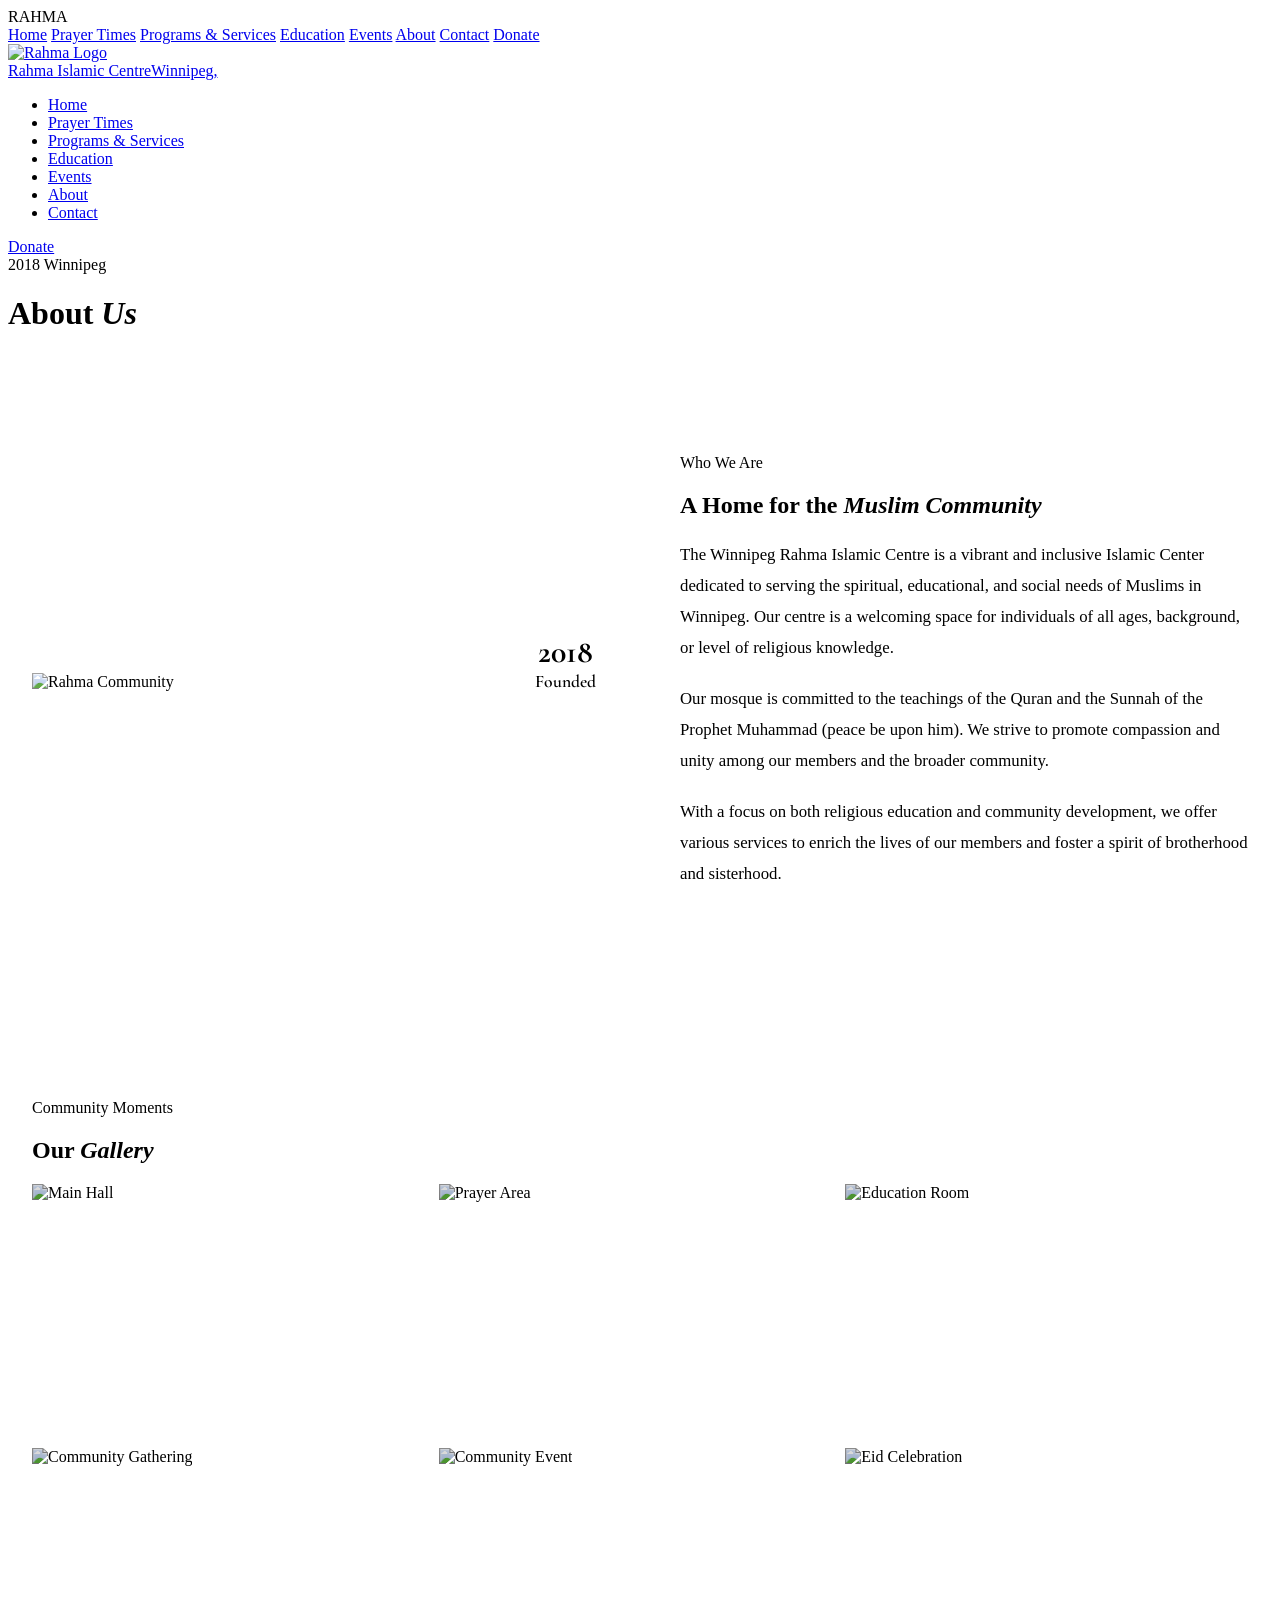
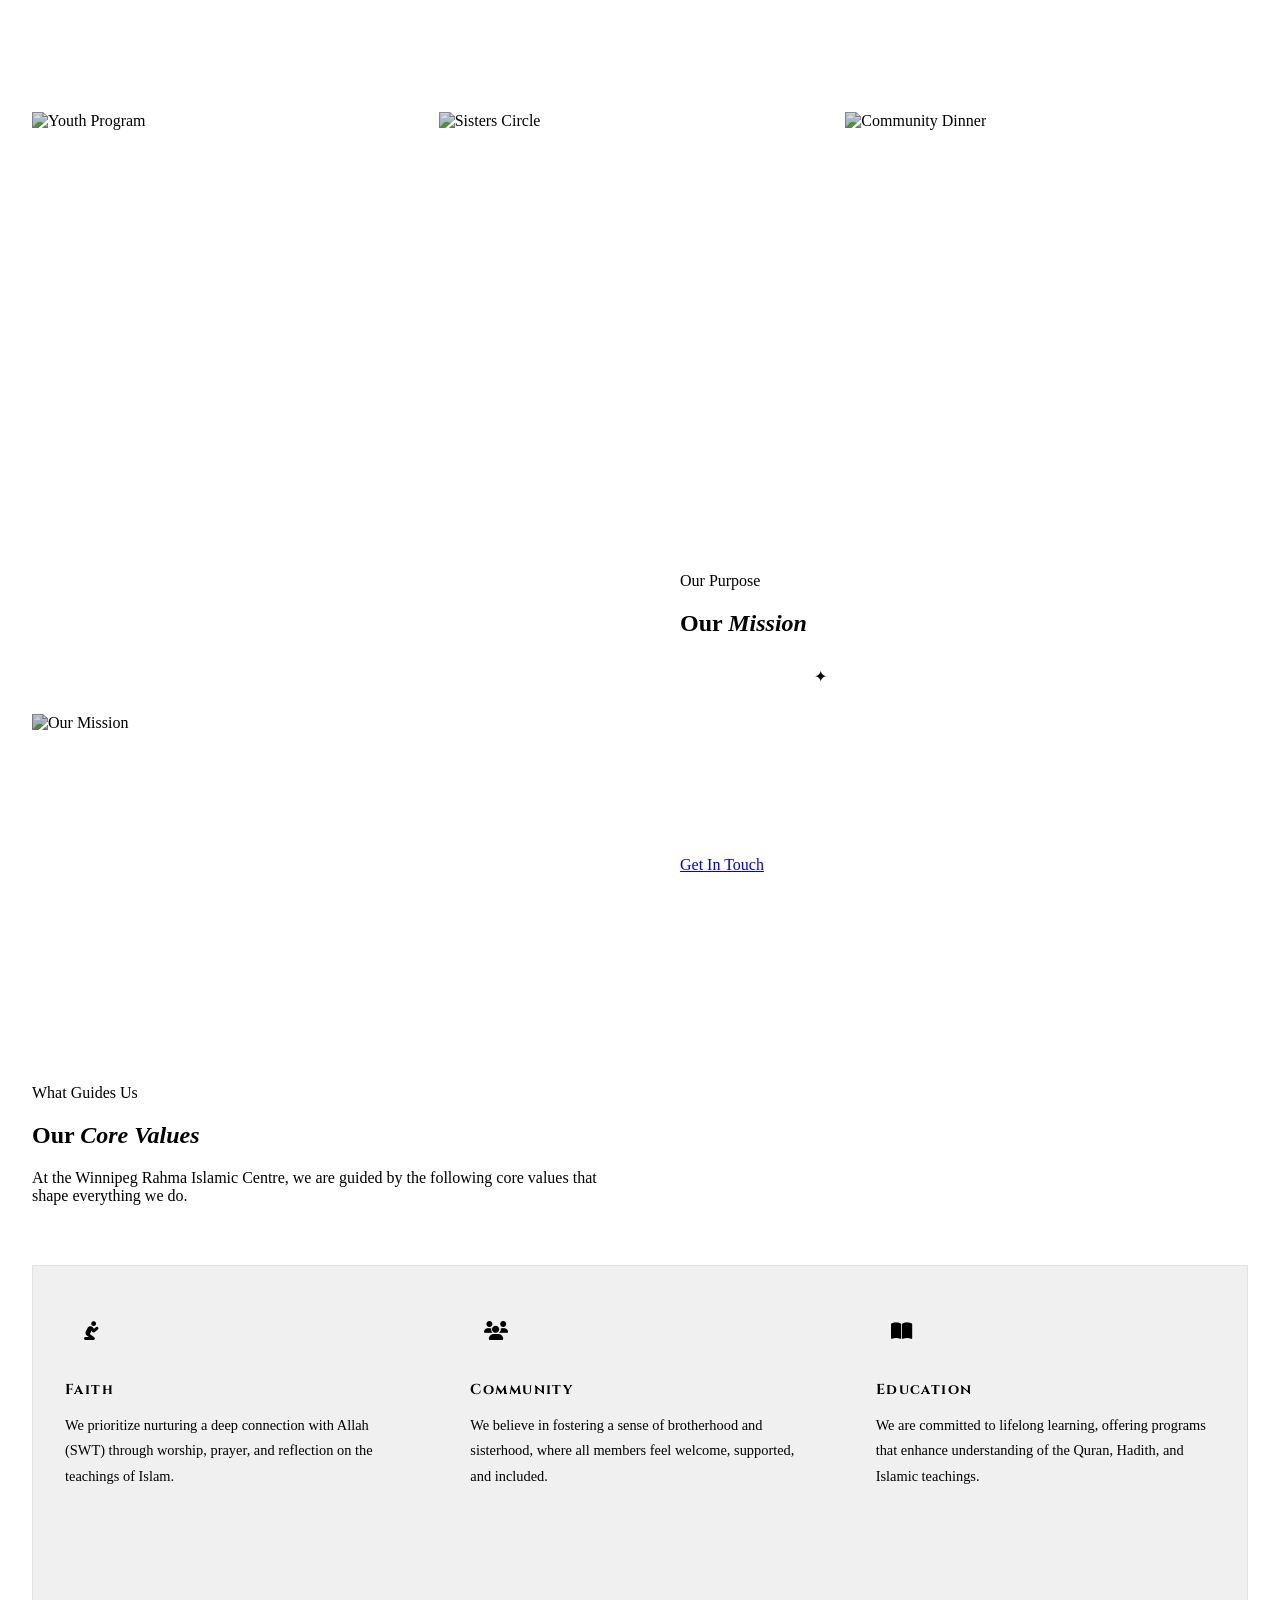
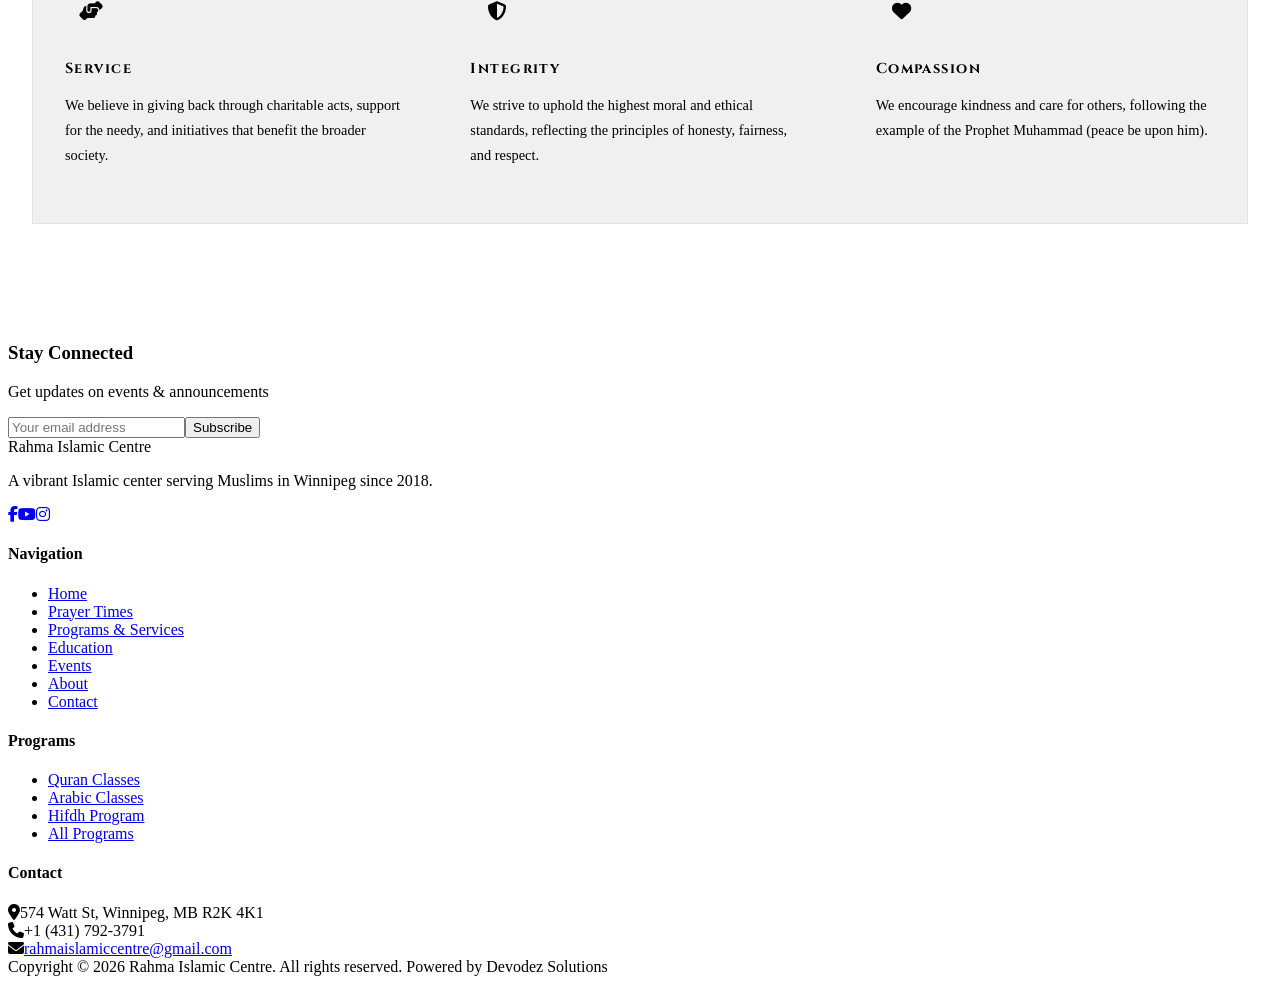
==== about.html @ 76a4f0e9 "xsd" ====
<!DOCTYPE html>
<html lang="en">
<head>
    <meta charset="UTF-8">
    <meta name="viewport" content="width=device-width, initial-scale=1.0">
    <title>About Us — Rahma Islamic Centre</title>
    <link rel="icon" type="image/png" href="logo.png">
    <link rel="preconnect" href="https://fonts.googleapis.com">
    <link rel="preconnect" href="https://fonts.gstatic.com" crossorigin>
    <link href="https://fonts.googleapis.com/css2?family=Cormorant+Garamond:ital,wght@0,300;0,400;0,600;1,300;1,400&family=Cinzel:wght@400;600;700&family=DM+Sans:wght@300;400;500&display=swap" rel="stylesheet">
    <link rel="stylesheet" href="https://cdnjs.cloudflare.com/ajax/libs/font-awesome/6.4.0/css/all.min.css">
    <link rel="stylesheet" href="style.css">
    <style>
        /* ABOUT PAGE */
        .about-intro { background: var(--cream); padding: 100px 24px; }
        .about-intro-grid { display: grid; grid-template-columns: 1fr 1fr; gap: 80px; align-items: center; }
        .about-img-wrap { position: relative; }
        .about-img-wrap img { width: 100%; display: block; filter: grayscale(15%); position: relative; z-index: 1; }
        .about-img-wrap::before { content: ''; position: absolute; top: -20px; left: -20px; right: 20px; bottom: 20px; border: 1px solid var(--gold); opacity: 0.4; z-index: 0; pointer-events: none; }
        .about-year { position: absolute; bottom: -20px; right: -20px; z-index: 2; background: var(--gold); color: var(--navy); padding: 18px 24px; font-family: 'Cormorant Garamond', serif; font-size: 1.1rem; font-weight: 600; text-align: center; line-height: 1.2; }
        .about-year strong { display: block; font-size: 2rem; }
        .about-intro-text p { font-size: 1.05rem; line-height: 1.85; color: var(--muted); margin-bottom: 20px; }

        /* Gallery */
        .gallery-about { background: var(--white); padding: 90px 24px; }
        .gallery-about-grid { display: grid; grid-template-columns: repeat(3, 1fr); gap: 4px; }
        .gallery-about-item { overflow: hidden; position: relative; height: 260px; cursor: pointer; }
        .gallery-about-item img { width: 100%; height: 100%; object-fit: cover; transition: transform 0.6s ease, filter 0.4s ease; filter: brightness(0.85); }
        .gallery-about-item:hover img { transform: scale(1.08); filter: brightness(1); }
        .gallery-about-item-overlay { position: absolute; inset: 0; background: linear-gradient(transparent, rgba(11,31,58,0.6)); opacity: 0; transition: opacity 0.4s; }
        .gallery-about-item:hover .gallery-about-item-overlay { opacity: 1; }

        /* Mission */
        .mission-section { background: linear-gradient(135deg, var(--navy) 0%, var(--navy-mid) 100%); padding: 110px 24px; position: relative; overflow: hidden; }
        .mission-pattern { position: absolute; inset:0; border: 1px solid rgba(201,168,76,0.15);   opacity: 0.05; pointer-events: none; animation: patternSpin 80s linear infinite; }
        .mission-inner { position: relative; z-index: 1; display: grid; grid-template-columns: 1fr 1fr; gap: 80px; align-items: center; }
        .mission-img img { width: 100%; display: block; filter: grayscale(20%) brightness(0.8); }
        .mission-text .section-title { color: var(--white); }
        .mission-text p { font-family: 'Cormorant Garamond', serif; font-size: 1.25rem; font-style: italic; color: rgba(255,255,255,0.75); line-height: 1.8; margin-bottom: 32px; }
        .mission-divider { display: flex; align-items: center; gap: 16px; margin: 30px 0; max-width: 280px; }
        .mission-divider::before, .mission-divider::after { content: ''; flex: 1; height: 1px; background: var(--border); }
        .mission-gem { color: var(--gold); }

        /* Values */
        .values-section { background: var(--cream); padding: 100px 24px; }
        .values-grid { display: grid; grid-template-columns: repeat(3, 1fr); gap: 2px; background: rgba(0,0,0,0.06); border: 1px solid rgba(0,0,0,0.06); margin-top: 60px; }
        .value-item { background: var(--white); padding: 40px 32px; transition: all 0.3s; position: relative; overflow: hidden; }
        .value-item::after { content: ''; position: absolute; bottom: 0; left: 0; width: 0; height: 2px; background: var(--gold); transition: width 0.4s ease; }
        .value-item:hover::after { width: 100%; }
        .value-item:hover { transform: translateY(-4px); box-shadow: 0 12px 40px rgba(0,0,0,0.08); }
        .value-icon { width: 52px; height: 52px; background: var(--navy); display: flex; align-items: center; justify-content: center; margin-bottom: 22px; }
        .value-icon i { color: var(--gold); font-size: 1.2rem; }
        .value-item h3 { font-family: 'Cinzel', serif; font-size: 0.9rem; letter-spacing: 0.1em; color: var(--navy); margin-bottom: 14px; }
        .value-item p { font-size: 0.9rem; color: var(--muted); line-height: 1.75; }

        @media (max-width: 900px) { .about-intro-grid, .mission-inner { grid-template-columns: 1fr; gap: 50px; } .about-img-wrap { max-width: 500px; } .values-grid { grid-template-columns: 1fr 1fr; } .gallery-about-grid { grid-template-columns: 1fr 1fr; } }
        @media (max-width: 600px) { .values-grid, .gallery-about-grid { grid-template-columns: 1fr; } }
    </style>

    <!-- DROPDOWN NAV CSS -->
    <style>
    /* ── nav-links: chaque li devient relatif pour ancrer le dropdown ── */
    .nav-links li { position: relative; }

    /* ── Le dropdown ── */
    .nav-drop {
        display: block;
        visibility: hidden;
        opacity: 0;
        pointer-events: none;
        position: absolute;
        top: calc(100% + 14px);
        left: 50%;
        transform: translateX(-50%) translateY(-6px);
        min-width: 210px;
        background: rgba(11,31,58,0.97);
        backdrop-filter: blur(20px);
        border: 1px solid rgba(201,168,76,0.25);
        border-top: 2px solid var(--gold);
        z-index: 2000;
        transition: opacity 0.22s ease, transform 0.22s ease, visibility 0.22s;
        padding: 8px 0;
    }

    /* Petit pont invisible pour éviter le gap hover */
    .nav-links li::before {
        content: '';
        position: absolute;
        top: 100%;
        left: 0;
        width: 100%;
        height: 14px;
    }


    /* Afficher au hover */
    .nav-links li:hover > .nav-drop {
        visibility: visible;
        opacity: 1;
        pointer-events: auto;
        transform: translateX(-50%) translateY(0);
    }

    /* Items dans le dropdown */
    .nav-drop a {
        display: flex !important;
        align-items: center;
        gap: 10px;
        padding: 10px 20px;
        font-family: 'DM Sans', sans-serif !important;
        font-size: 0.76rem !important;
        font-weight: 400 !important;
        color: rgba(255,255,255,0.72) !important;
        text-transform: uppercase !important;
        letter-spacing: 0.06em !important;
        white-space: nowrap;
        text-decoration: none;
        transition: all 0.2s !important;
        border-bottom: 1px solid rgba(201,168,76,0.07);
    }
    .nav-drop a:last-child { border-bottom: none; }
    .nav-drop a::after { display: none !important; }  /* Supprimer la ligne soulignée du nav global */
    .nav-drop a i {
        width: 16px;
        color: var(--gold);
        font-size: 0.72rem;
        opacity: 0.85;
        flex-shrink: 0;
    }
    .nav-drop a:hover {
        background: rgba(201,168,76,0.09) !important;
        color: var(--gold-light) !important;
        padding-left: 26px !important;
    }
    .nav-drop a:hover i { opacity: 1; }
    </style>
    <!-- /DROPDOWN NAV CSS -->
</head>
<body>
    <div id="loader"><div class="loader-text">RAHMA</div><div class="loader-bar"><div class="loader-fill"></div></div></div>
        <div class="mobile-menu" id="mobileMenu">
        <a href="index.html" onclick="closeMobile()">Home</a>
        <a href="prayer-times.html" onclick="closeMobile()">Prayer Times</a>
        <a href="programs.html" onclick="closeMobile()">Programs & Services</a>
        <a href="education.html" onclick="closeMobile()">Education</a>
        <a href="events.html" onclick="closeMobile()">Events</a>
        <a href="about.html" class="active" onclick="closeMobile()">About</a>
        <a href="contact.html" onclick="closeMobile()">Contact</a>
        <a href="donate.html" class="mobile-donate" onclick="closeMobile()">Donate</a>
    </div>
    <nav class="navbar" id="navbar">
        <div class="navbar-inner">
            <a href="index.html" class="logo-wrap"><img src="logo.png" alt="Rahma Logo" class="logo-img"><div class="logo-text">Rahma Islamic Centre<span>Winnipeg, </span></div></a>
                        <ul class="nav-links">
                <li><a href="index.html">Home</a></li>
                <li><a href="prayer-times.html">Prayer Times</a><div class="nav-drop"><a href="prayer-times.html#prayer"><i class="fas fa-clock"></i>Today's Prayer Times</a><a href="prayer-times.html#schedule"><i class="fas fa-calendar-alt"></i>Monthly Schedule</a><a href="prayer-times.html#jumuah"><i class="fas fa-mosque"></i>Jumu'ah Info</a></div></li>
                <li><a href="programs.html">Programs & Services</a><div class="nav-drop"><a href="programs.html"><i class="fas fa-th-large"></i>All Programs</a><a href="activities.html"><i class="fas fa-running"></i>Activities & Classes</a><a href="programs.html#foodbank"><i class="fas fa-hand-holding-heart"></i>Food Bank</a><a href="programs.html#counseling"><i class="fas fa-comments"></i>Spiritual Counseling</a></div></li>
                <li><a href="education.html">Education</a><div class="nav-drop"><a href="education.html"><i class="fas fa-book-open"></i>All Classes</a><a href="education.html#adult-quran"><i class="fas fa-quran"></i>Adult Quran Class</a><a href="education.html#kids-quran"><i class="fas fa-child"></i>Kids Quran Class</a><a href="education.html#hifdh"><i class="fas fa-star"></i>Hifdh Program</a><a href="education.html#arabic"><i class="fas fa-language"></i>Arabic Class</a></div></li>
                <li><a href="events.html">Events</a><div class="nav-drop"><a href="events.html"><i class="fas fa-calendar-star"></i>Upcoming Events</a><a href="events.html#ramadan"><i class="fas fa-moon"></i>Ramadan Programs</a><a href="events.html#eid"><i class="fas fa-gift"></i>Eid Celebrations</a><a href="newsletter.html"><i class="fas fa-envelope"></i>Newsletter</a></div></li>
                <li><a href="about.html" class="active">About</a><div class="nav-drop"><a href="about.html#intro"><i class="fas fa-users"></i>Who We Are</a><a href="about.html#mission"><i class="fas fa-bullseye"></i>Our Mission</a><a href="about.html#values"><i class="fas fa-heart"></i>Core Values</a><a href="about.html#gallery"><i class="fas fa-images"></i>Gallery</a></div></li>
                <li><a href="contact.html">Contact</a><div class="nav-drop"><a href="contact.html#form"><i class="fas fa-paper-plane"></i>Send a Message</a><a href="contact.html#location"><i class="fas fa-map-marker-alt"></i>Location & Hours</a><a href="donate.html"><i class="fas fa-hand-holding-usd"></i>Donate</a></div></li>
            </ul>
            <a href="donate.html" class="nav-donate">Donate</a>
            <div class="hamburger" id="hamburger" onclick="toggleMobile()"><span></span><span></span><span></span></div>
        </div>
    </nav>

    <div class="page-header">
        <div class="page-header-pattern"></div><div class="page-header-overlay"></div>
        <div class="page-header-content"><span class="page-header-eyebrow"> 2018  Winnipeg</span><h1>About <em>Us</em></h1></div>
    </div>

    <section class="about-intro">
        <div class="container">
            <div class="about-intro-grid">
                <div class="about-img-wrap reveal">
                    <img src="mosque.jpg" alt="Rahma Community">
                    <div class="about-year"><strong>2018</strong>Founded</div>
                </div>
                <div class="about-intro-text">
                    <span class="section-label reveal">Who We Are</span>
                    <h2 class="section-title reveal">A Home for the <em>Muslim Community</em></h2>
                    <div class="divider reveal"></div>
                    <p class="reveal">The Winnipeg Rahma Islamic Centre is a vibrant and inclusive Islamic Center dedicated to serving the spiritual, educational, and social needs of Muslims in Winnipeg. Our centre is a welcoming space for individuals of all ages, background, or level of religious knowledge.</p>
                    <p class="reveal reveal-delay-1">Our mosque is committed to the teachings of the Quran and the Sunnah of the Prophet Muhammad (peace be upon him). We strive to promote compassion and unity among our members and the broader community.</p>
                    <p class="reveal reveal-delay-2">With a focus on both religious education and community development, we offer various services to enrich the lives of our members and foster a spirit of brotherhood and sisterhood.</p>
                </div>
            </div>
        </div>
    </section>

    <section class="gallery-about">
        <div class="container">
            <span class="section-label reveal">Community Moments</span>
            <h2 class="section-title reveal">Our <em>Gallery</em></h2>
            <div class="divider reveal"></div>
            <div class="gallery-about-grid reveal">
                <div class="gallery-about-item"><img src="mosque.jpg" alt="Main Hall"><div class="gallery-about-item-overlay"></div></div>
                <div class="gallery-about-item"><img src="mosque1.jpg" alt="Prayer Area"><div class="gallery-about-item-overlay"></div></div>
                <div class="gallery-about-item"><img src="mosque2.jpg" alt="Education Room"><div class="gallery-about-item-overlay"></div></div>
                <div class="gallery-about-item"><img src="mosque3.jpg" alt="Community Gathering"><div class="gallery-about-item-overlay"></div></div>
                <div class="gallery-about-item"><img src="mosque4.jpg" alt="Community Event"><div class="gallery-about-item-overlay"></div></div>
                <div class="gallery-about-item"><img src="mosque5.jpg" alt="Eid Celebration"><div class="gallery-about-item-overlay"></div></div>
                <div class="gallery-about-item"><img src="mosque6.jpg" alt="Youth Program"><div class="gallery-about-item-overlay"></div></div>
                <div class="gallery-about-item"><img src="mosque7.jpg" alt="Sisters Circle"><div class="gallery-about-item-overlay"></div></div>
                <div class="gallery-about-item"><img src="mosque8.jpg" alt="Community Dinner"><div class="gallery-about-item-overlay"></div></div>
            </div>
        </div>
    </section>

    <section class="mission-section">
        <div class="mission-pattern"></div>
        <div class="container">
            <div class="mission-inner">
                <div class="mission-img reveal"><img src="our-mission.png" alt="Our Mission"></div>
                <div class="mission-text">
                    <span class="section-label reveal">Our Purpose</span>
                    <h2 class="section-title reveal">Our <em>Mission</em></h2>
                    <div class="mission-divider reveal"><span class="mission-gem">✦</span></div>
                    <p class="reveal">"Our mission is to create an environment of spiritual growth, education, and social welfare that nurtures individuals and strengthens the community — inspiring all to live guided by Islamic principles."</p>
                    <a href="contact.html" class="btn-primary reveal reveal-delay-2" style="margin-top:8px;">Get In Touch</a>
                </div>
            </div>
        </div>
    </section>

    <section class="values-section">
        <div class="container">
            <span class="section-label reveal">What Guides Us</span>
            <h2 class="section-title reveal">Our <em>Core Values</em></h2>
            <p class="reveal" style="color:var(--muted);max-width:600px;">At the Winnipeg Rahma Islamic Centre, we are guided by the following core values that shape everything we do.</p>
            <div class="values-grid">
                <div class="value-item reveal"><div class="value-icon"><i class="fas fa-pray"></i></div><h3>Faith</h3><p>We prioritize nurturing a deep connection with Allah (SWT) through worship, prayer, and reflection on the teachings of Islam.</p></div>
                <div class="value-item reveal reveal-delay-1"><div class="value-icon"><i class="fas fa-users"></i></div><h3>Community</h3><p>We believe in fostering a sense of brotherhood and sisterhood, where all members feel welcome, supported, and included.</p></div>
                <div class="value-item reveal reveal-delay-2"><div class="value-icon"><i class="fas fa-book-open"></i></div><h3>Education</h3><p>We are committed to lifelong learning, offering programs that enhance understanding of the Quran, Hadith, and Islamic teachings.</p></div>
                <div class="value-item reveal reveal-delay-1"><div class="value-icon"><i class="fas fa-hands-helping"></i></div><h3>Service</h3><p>We believe in giving back through charitable acts, support for the needy, and initiatives that benefit the broader society.</p></div>
                <div class="value-item reveal reveal-delay-2"><div class="value-icon"><i class="fas fa-shield-alt"></i></div><h3>Integrity</h3><p>We strive to uphold the highest moral and ethical standards, reflecting the principles of honesty, fairness, and respect.</p></div>
                <div class="value-item reveal reveal-delay-3"><div class="value-icon"><i class="fas fa-heart"></i></div><h3>Compassion</h3><p>We encourage kindness and care for others, following the example of the Prophet Muhammad (peace be upon him).</p></div>
            </div>
        </div>
    </section>
    <section class="newsletter-section"><div class="container"><div class="newsletter-inner">
        <div class="newsletter-text"><h3>Stay Connected</h3><p>Get updates on events &amp; announcements</p></div>
        <form class="newsletter-form" onsubmit="subscribeNewsletter(event)"><input type="email" class="newsletter-input" placeholder="Your email address" required><button type="submit" class="newsletter-btn">Subscribe</button></form>
    </div></div></section>
    <footer class="footer"><div class="container">
        <div class="footer-grid">
            <div class="footer-brand"><span class="logo-text-footer">Rahma Islamic Centre</span><p>A vibrant Islamic center serving Muslims in Winnipeg since 2018.</p><div class="footer-social"><a href="#"><i class="fab fa-facebook-f"></i></a><a href="#"><i class="fab fa-youtube"></i></a><a href="#"><i class="fab fa-instagram"></i></a></div></div>
            <div class="footer-col"><h4>Navigation</h4><ul>
                <li><a href="index.html">Home</a></li><li><a href="prayer-times.html">Prayer Times</a></li>
                <li><a href="programs.html">Programs &amp; Services</a></li><li><a href="education.html">Education</a></li>
                <li><a href="events.html">Events</a></li><li><a href="about.html">About</a></li><li><a href="contact.html">Contact</a></li>
            </ul></div>
            <div class="footer-col"><h4>Programs</h4><ul>
                <li><a href="education.html">Quran Classes</a></li><li><a href="education.html">Arabic Classes</a></li>
                <li><a href="education.html">Hifdh Program</a></li><li><a href="programs.html">All Programs</a></li>
            </ul></div>
            <div class="footer-col"><h4>Contact</h4>
                <div class="contact-li"><i class="fas fa-map-marker-alt"></i><span>574 Watt St, Winnipeg, MB R2K 4K1</span></div>
                <div class="contact-li"><i class="fas fa-phone"></i><span>+1 (431) 792-3791</span></div>
                <div class="contact-li"><i class="fas fa-envelope"></i><span><a href="mailto:rahmaislamiccentre@gmail.com">rahmaislamiccentre@gmail.com</a></span></div>
            </div>
        </div>
                <div class="footer-bottom">
                <span>Copyright &copy; 2026 Rahma Islamic Centre. All rights reserved.</span>
                <span>Powered by Devodez Solutions</span>
            </div>
        </div>
    </footer>
    <script src="shared.js"></script>
</body>
</html>
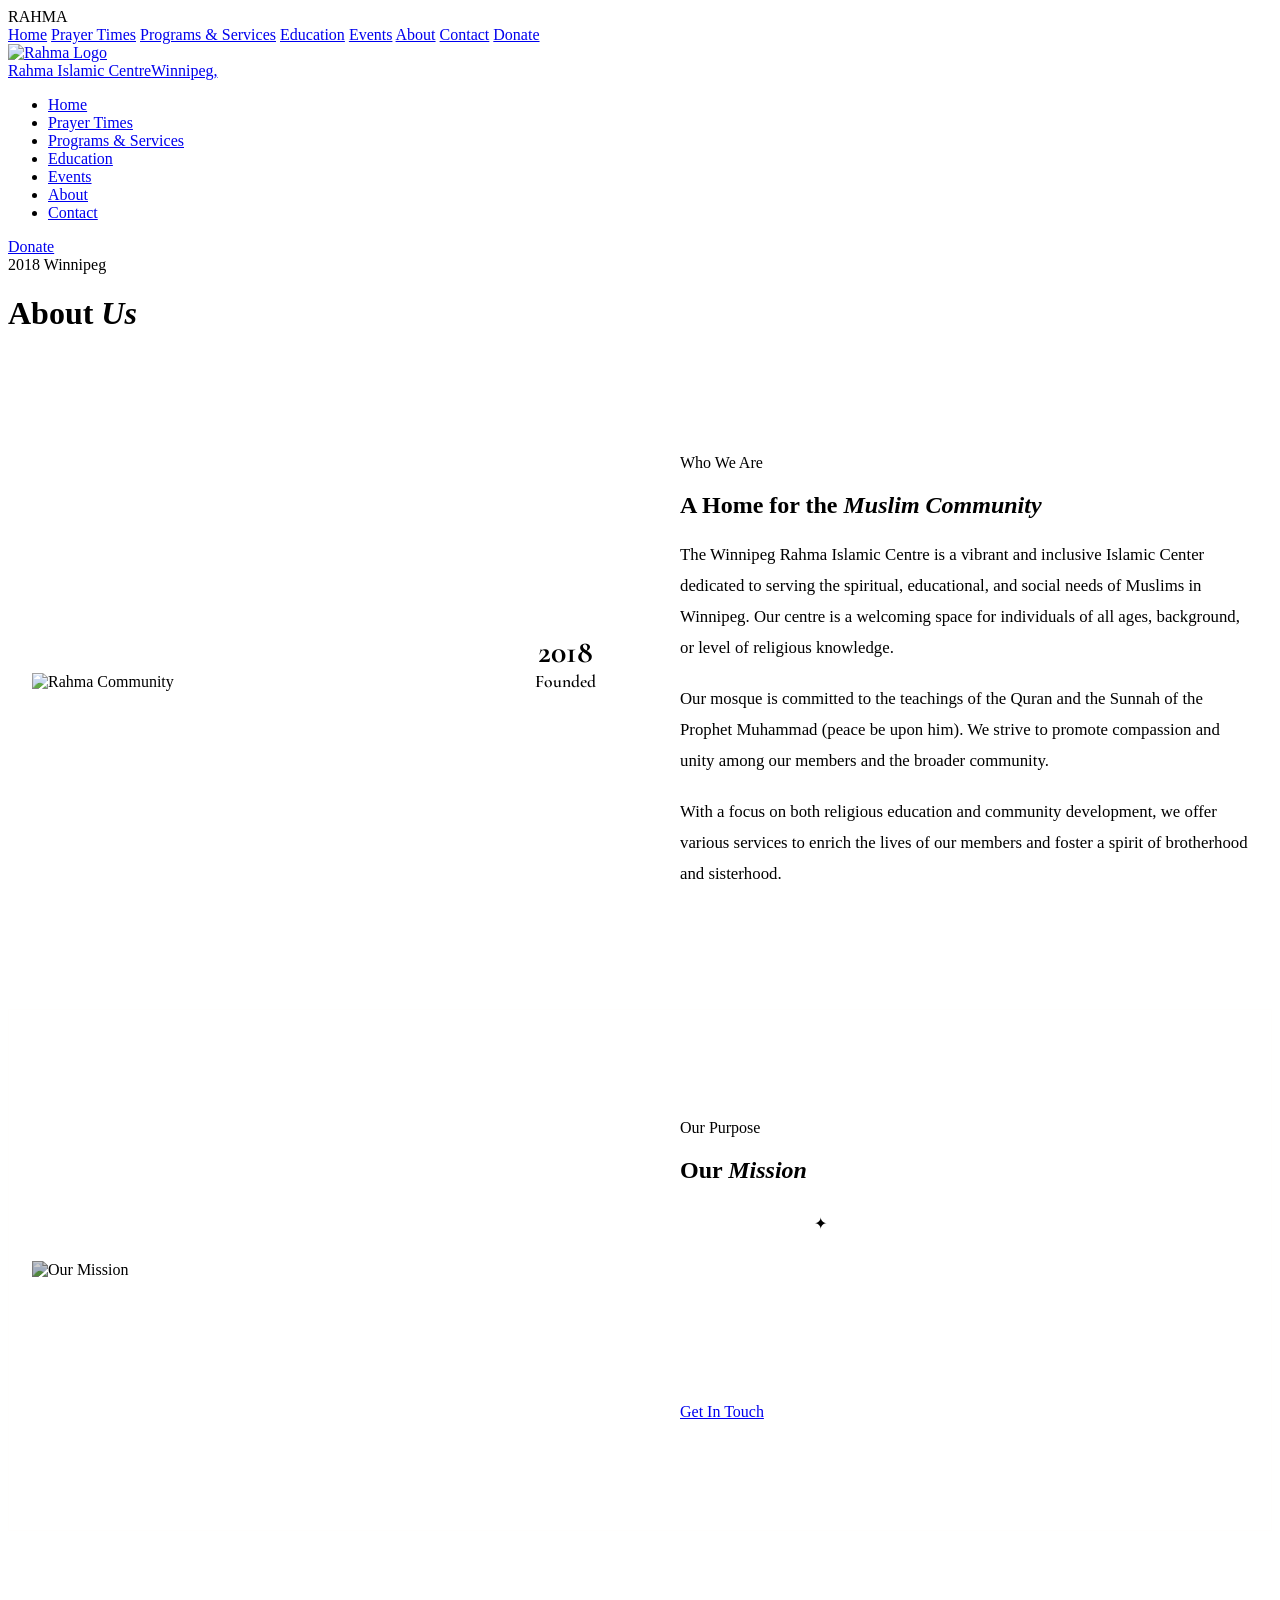
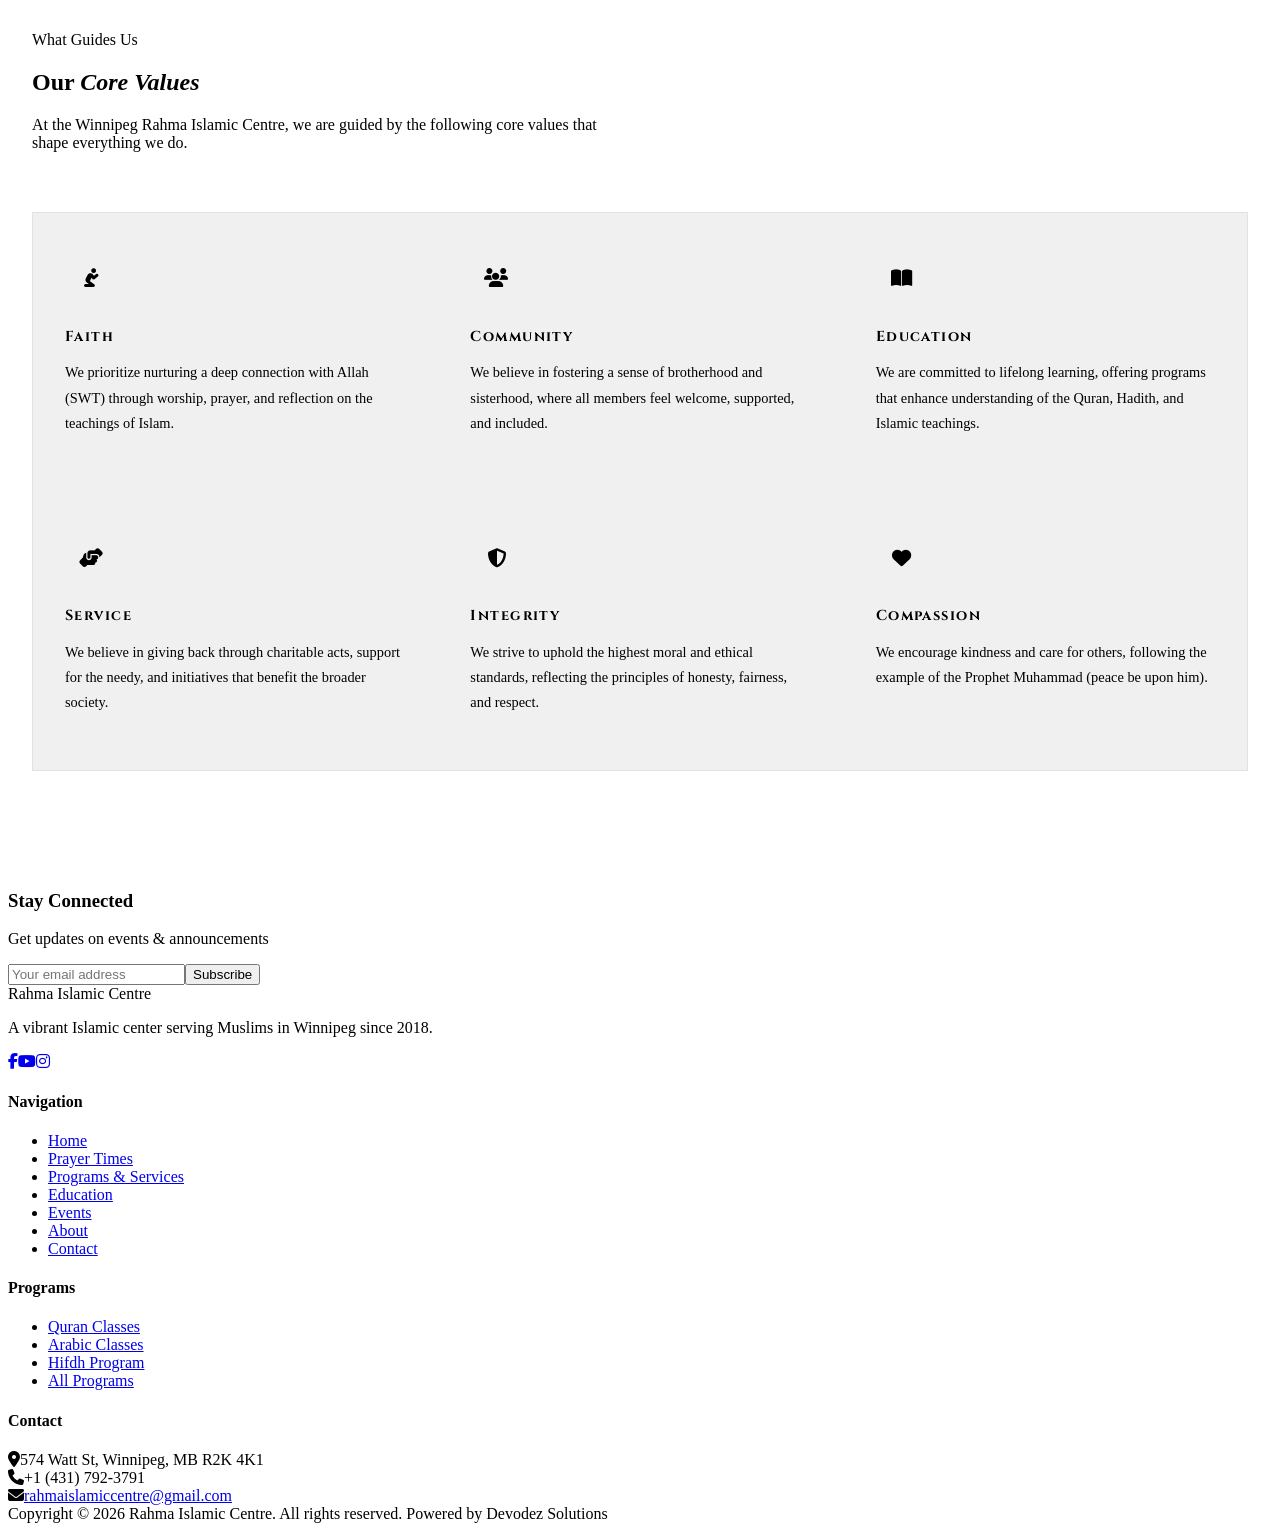
==== commit 9e9f2869: "n" ====
--- a/about.html
+++ b/about.html
@@ -157,7 +157,7 @@
                 <li><a href="programs.html">Programs & Services</a><div class="nav-drop"><a href="programs.html"><i class="fas fa-th-large"></i>All Programs</a><a href="activities.html"><i class="fas fa-running"></i>Activities & Classes</a><a href="programs.html#foodbank"><i class="fas fa-hand-holding-heart"></i>Food Bank</a><a href="programs.html#counseling"><i class="fas fa-comments"></i>Spiritual Counseling</a></div></li>
                 <li><a href="education.html">Education</a><div class="nav-drop"><a href="education.html"><i class="fas fa-book-open"></i>All Classes</a><a href="education.html#adult-quran"><i class="fas fa-quran"></i>Adult Quran Class</a><a href="education.html#kids-quran"><i class="fas fa-child"></i>Kids Quran Class</a><a href="education.html#hifdh"><i class="fas fa-star"></i>Hifdh Program</a><a href="education.html#arabic"><i class="fas fa-language"></i>Arabic Class</a></div></li>
                 <li><a href="events.html">Events</a><div class="nav-drop"><a href="events.html"><i class="fas fa-calendar-star"></i>Upcoming Events</a><a href="events.html#ramadan"><i class="fas fa-moon"></i>Ramadan Programs</a><a href="events.html#eid"><i class="fas fa-gift"></i>Eid Celebrations</a><a href="newsletter.html"><i class="fas fa-envelope"></i>Newsletter</a></div></li>
-                <li><a href="about.html" class="active">About</a><div class="nav-drop"><a href="about.html#intro"><i class="fas fa-users"></i>Who We Are</a><a href="about.html#mission"><i class="fas fa-bullseye"></i>Our Mission</a><a href="about.html#values"><i class="fas fa-heart"></i>Core Values</a><a href="about.html#gallery"><i class="fas fa-images"></i>Gallery</a></div></li>
+                <li><a href="about.html" class="active">About</a><div class="nav-drop"><a href="about.html#intro"><i class="fas fa-users"></i>Who We Are</a><a href="about.html#mission"><i class="fas fa-bullseye"></i>Our Mission</a><a href="about.html#values"><i class="fas fa-heart"></i>Core Values</a></div></li>
                 <li><a href="contact.html">Contact</a><div class="nav-drop"><a href="contact.html#form"><i class="fas fa-paper-plane"></i>Send a Message</a><a href="contact.html#location"><i class="fas fa-map-marker-alt"></i>Location & Hours</a><a href="donate.html"><i class="fas fa-hand-holding-usd"></i>Donate</a></div></li>
             </ul>
             <a href="donate.html" class="nav-donate">Donate</a>
@@ -185,25 +185,6 @@
                     <p class="reveal reveal-delay-1">Our mosque is committed to the teachings of the Quran and the Sunnah of the Prophet Muhammad (peace be upon him). We strive to promote compassion and unity among our members and the broader community.</p>
                     <p class="reveal reveal-delay-2">With a focus on both religious education and community development, we offer various services to enrich the lives of our members and foster a spirit of brotherhood and sisterhood.</p>
                 </div>
-            </div>
-        </div>
-    </section>
-
-    <section class="gallery-about">
-        <div class="container">
-            <span class="section-label reveal">Community Moments</span>
-            <h2 class="section-title reveal">Our <em>Gallery</em></h2>
-            <div class="divider reveal"></div>
-            <div class="gallery-about-grid reveal">
-                <div class="gallery-about-item"><img src="mosque.jpg" alt="Main Hall"><div class="gallery-about-item-overlay"></div></div>
-                <div class="gallery-about-item"><img src="mosque1.jpg" alt="Prayer Area"><div class="gallery-about-item-overlay"></div></div>
-                <div class="gallery-about-item"><img src="mosque2.jpg" alt="Education Room"><div class="gallery-about-item-overlay"></div></div>
-                <div class="gallery-about-item"><img src="mosque3.jpg" alt="Community Gathering"><div class="gallery-about-item-overlay"></div></div>
-                <div class="gallery-about-item"><img src="mosque4.jpg" alt="Community Event"><div class="gallery-about-item-overlay"></div></div>
-                <div class="gallery-about-item"><img src="mosque5.jpg" alt="Eid Celebration"><div class="gallery-about-item-overlay"></div></div>
-                <div class="gallery-about-item"><img src="mosque6.jpg" alt="Youth Program"><div class="gallery-about-item-overlay"></div></div>
-                <div class="gallery-about-item"><img src="mosque7.jpg" alt="Sisters Circle"><div class="gallery-about-item-overlay"></div></div>
-                <div class="gallery-about-item"><img src="mosque8.jpg" alt="Community Dinner"><div class="gallery-about-item-overlay"></div></div>
             </div>
         </div>
     </section>
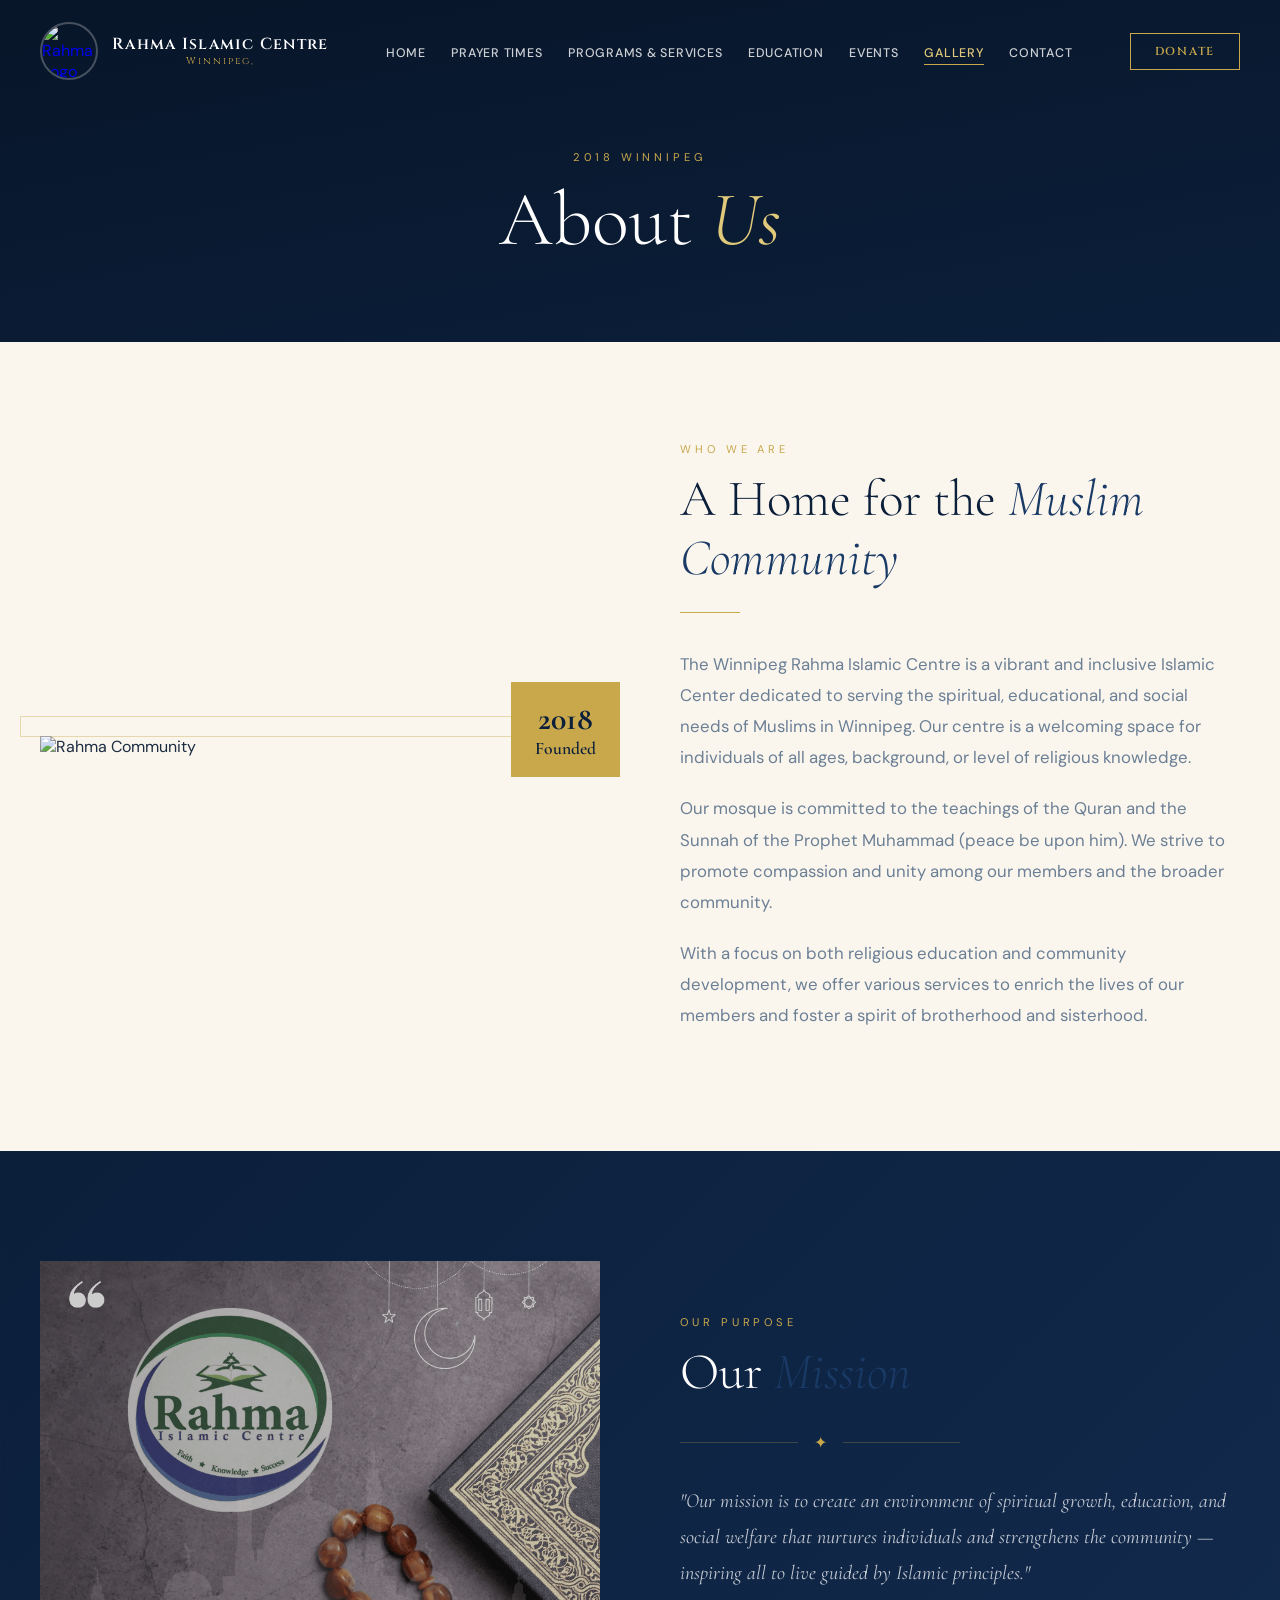
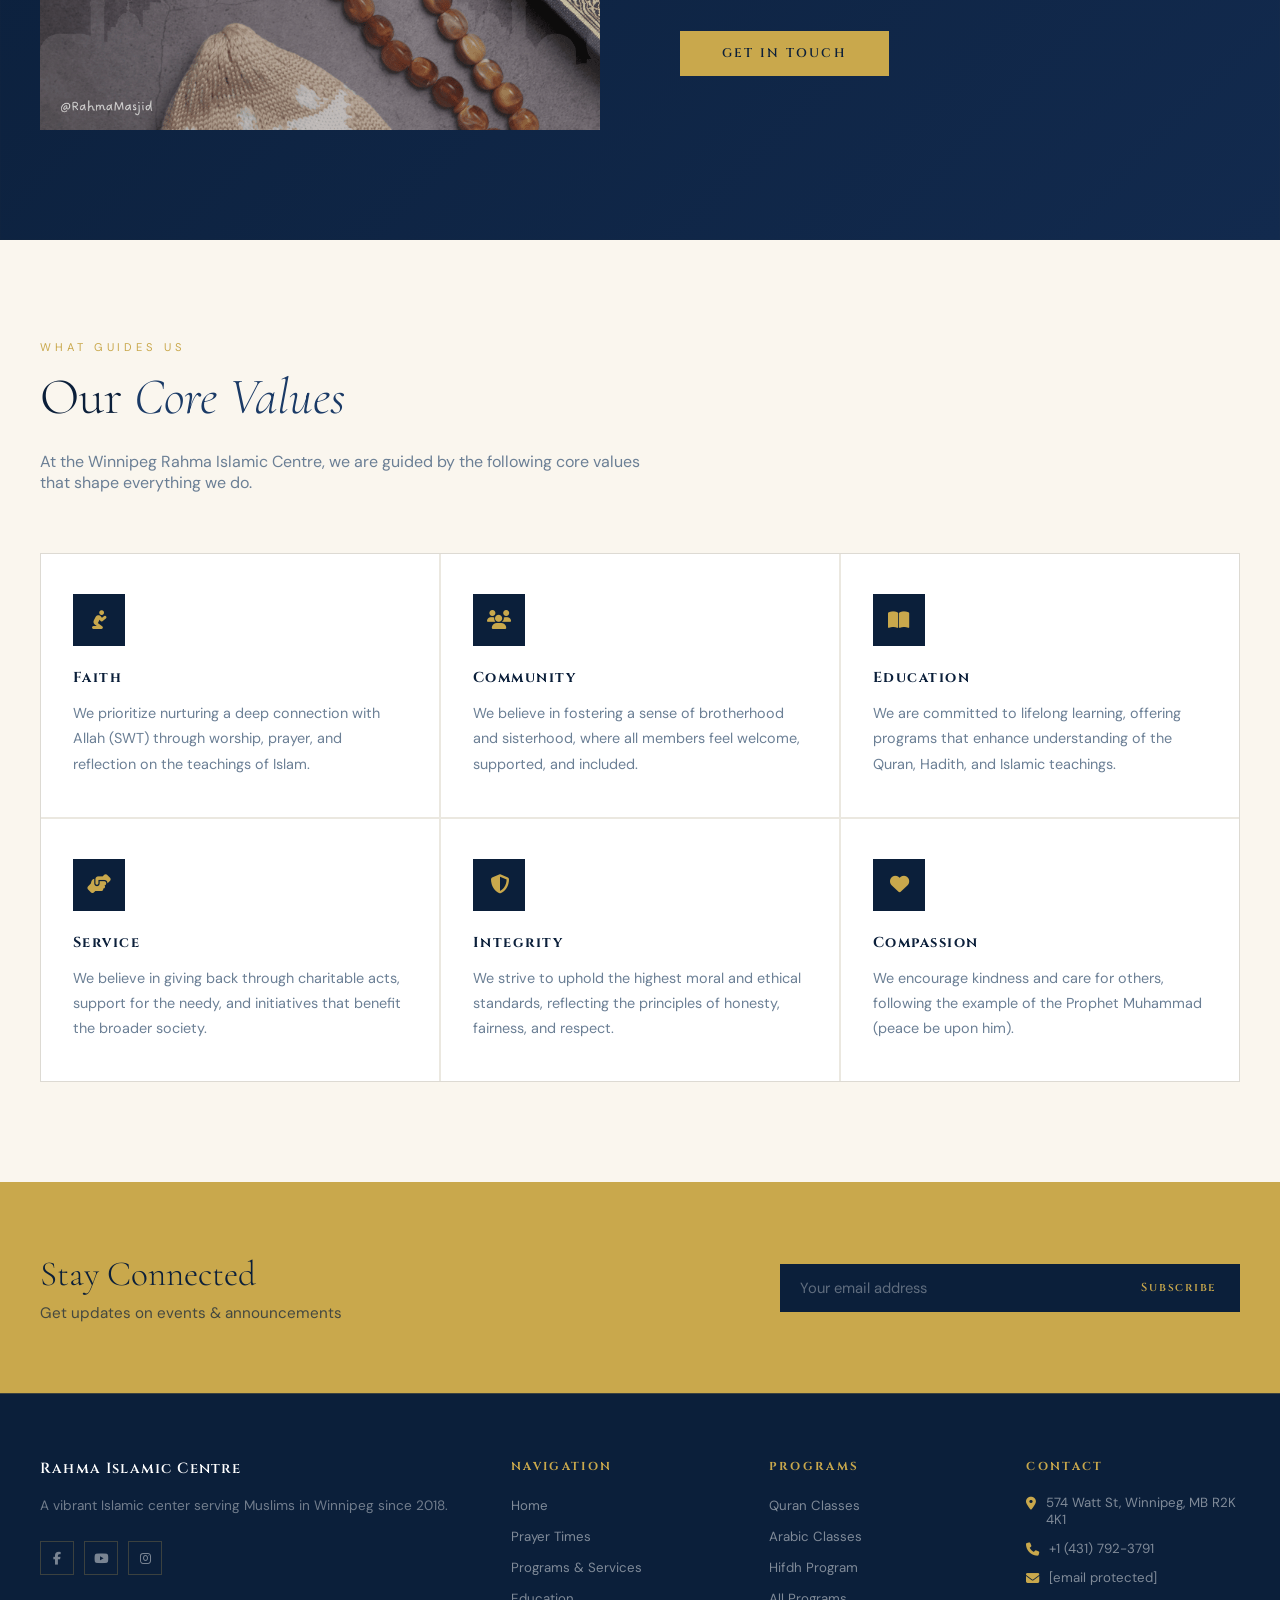
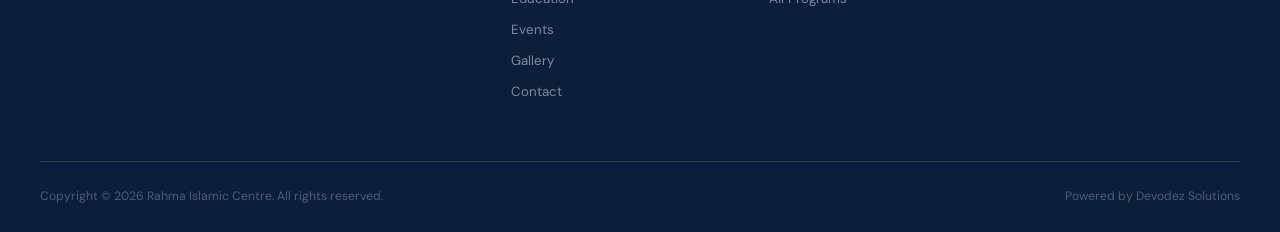
==== commit 40fd1885: "GAL" ====
--- a/about.html
+++ b/about.html
@@ -20,12 +20,6 @@
         .about-year { position: absolute; bottom: -20px; right: -20px; z-index: 2; background: var(--gold); color: var(--navy); padding: 18px 24px; font-family: 'Cormorant Garamond', serif; font-size: 1.1rem; font-weight: 600; text-align: center; line-height: 1.2; }
         .about-year strong { display: block; font-size: 2rem; }
         .about-intro-text p { font-size: 1.05rem; line-height: 1.85; color: var(--muted); margin-bottom: 20px; }
-
-        /* Gallery */
-        .gallery-about { background: var(--white); padding: 90px 24px; }
-        .gallery-about-grid { display: grid; grid-template-columns: repeat(3, 1fr); gap: 4px; }
-        .gallery-about-item { overflow: hidden; position: relative; height: 260px; cursor: pointer; }
-        .gallery-about-item img { width: 100%; height: 100%; object-fit: cover; transition: transform 0.6s ease, filter 0.4s ease; filter: brightness(0.85); }
         .gallery-about-item:hover img { transform: scale(1.08); filter: brightness(1); }
         .gallery-about-item-overlay { position: absolute; inset: 0; background: linear-gradient(transparent, rgba(11,31,58,0.6)); opacity: 0; transition: opacity 0.4s; }
         .gallery-about-item:hover .gallery-about-item-overlay { opacity: 1; }
@@ -144,7 +138,7 @@
         <a href="programs.html" onclick="closeMobile()">Programs & Services</a>
         <a href="education.html" onclick="closeMobile()">Education</a>
         <a href="events.html" onclick="closeMobile()">Events</a>
-        <a href="about.html" class="active" onclick="closeMobile()">About</a>
+        <a href="gallery.html" class="active" onclick="closeMobile()">Gallery</a>
         <a href="contact.html" onclick="closeMobile()">Contact</a>
         <a href="donate.html" class="mobile-donate" onclick="closeMobile()">Donate</a>
     </div>
@@ -157,8 +151,8 @@
                 <li><a href="programs.html">Programs & Services</a><div class="nav-drop"><a href="programs.html"><i class="fas fa-th-large"></i>All Programs</a><a href="activities.html"><i class="fas fa-running"></i>Activities & Classes</a><a href="programs.html#foodbank"><i class="fas fa-hand-holding-heart"></i>Food Bank</a><a href="programs.html#counseling"><i class="fas fa-comments"></i>Spiritual Counseling</a></div></li>
                 <li><a href="education.html">Education</a><div class="nav-drop"><a href="education.html"><i class="fas fa-book-open"></i>All Classes</a><a href="education.html#adult-quran"><i class="fas fa-quran"></i>Adult Quran Class</a><a href="education.html#kids-quran"><i class="fas fa-child"></i>Kids Quran Class</a><a href="education.html#hifdh"><i class="fas fa-star"></i>Hifdh Program</a><a href="education.html#arabic"><i class="fas fa-language"></i>Arabic Class</a></div></li>
                 <li><a href="events.html">Events</a><div class="nav-drop"><a href="events.html"><i class="fas fa-calendar-star"></i>Upcoming Events</a><a href="events.html#ramadan"><i class="fas fa-moon"></i>Ramadan Programs</a><a href="events.html#eid"><i class="fas fa-gift"></i>Eid Celebrations</a><a href="newsletter.html"><i class="fas fa-envelope"></i>Newsletter</a></div></li>
-                <li><a href="about.html" class="active">About</a><div class="nav-drop"><a href="about.html#intro"><i class="fas fa-users"></i>Who We Are</a><a href="about.html#mission"><i class="fas fa-bullseye"></i>Our Mission</a><a href="about.html#values"><i class="fas fa-heart"></i>Core Values</a></div></li>
-                <li><a href="contact.html">Contact</a><div class="nav-drop"><a href="contact.html#form"><i class="fas fa-paper-plane"></i>Send a Message</a><a href="contact.html#location"><i class="fas fa-map-marker-alt"></i>Location & Hours</a><a href="donate.html"><i class="fas fa-hand-holding-usd"></i>Donate</a></div></li>
+                <li><a href="gallery.html" class="active">Gallery</a><div class="nav-drop"><a href="index.html#about"><i class="fas fa-users"></i>Who We Are</a><a href="index.html#mission"><i class="fas fa-bullseye"></i>Our Mission</a><a href="index.html#values"><i class="fas fa-heart"></i>Core Values</a></div></li>
+                <li><a href="contact.html">Contact</a><div class="nav-drop"><a href="contact.html#form"><i class="fas fa-paper-plane"></i>Send a Message</a><a href="contact.html#location"><i class="fas fa-map-marker-alt"></i>Location & Hours</a></div></li>
             </ul>
             <a href="donate.html" class="nav-donate">Donate</a>
             <div class="hamburger" id="hamburger" onclick="toggleMobile()"><span></span><span></span><span></span></div>
@@ -189,7 +183,8 @@
         </div>
     </section>
 
-    <section class="mission-section">
+
+    <section class="mission-section" id="mission">
         <div class="mission-pattern"></div>
         <div class="container">
             <div class="mission-inner">
@@ -205,7 +200,7 @@
         </div>
     </section>
 
-    <section class="values-section">
+    <section class="values-section" id="values">
         <div class="container">
             <span class="section-label reveal">What Guides Us</span>
             <h2 class="section-title reveal">Our <em>Core Values</em></h2>
@@ -230,7 +225,7 @@
             <div class="footer-col"><h4>Navigation</h4><ul>
                 <li><a href="index.html">Home</a></li><li><a href="prayer-times.html">Prayer Times</a></li>
                 <li><a href="programs.html">Programs &amp; Services</a></li><li><a href="education.html">Education</a></li>
-                <li><a href="events.html">Events</a></li><li><a href="about.html">About</a></li><li><a href="contact.html">Contact</a></li>
+                <li><a href="events.html">Events</a></li><li><a href="gallery.html">Gallery</a></li><li><a href="contact.html">Contact</a></li>
             </ul></div>
             <div class="footer-col"><h4>Programs</h4><ul>
                 <li><a href="education.html">Quran Classes</a></li><li><a href="education.html">Arabic Classes</a></li>
@@ -239,10 +234,10 @@
             <div class="footer-col"><h4>Contact</h4>
                 <div class="contact-li"><i class="fas fa-map-marker-alt"></i><span>574 Watt St, Winnipeg, MB R2K 4K1</span></div>
                 <div class="contact-li"><i class="fas fa-phone"></i><span>+1 (431) 792-3791</span></div>
-                <div class="contact-li"><i class="fas fa-envelope"></i><span><a href="mailto:rahmaislamiccentre@gmail.com">rahmaislamiccentre@gmail.com</a></span></div>
-            </div>
-        </div>
-                <div class="footer-bottom">
+                <div class="contact-li"><i class="fas fa-envelope"></i><span><a href="/cdn-cgi/l/email-protection#087a69606569617b646965616b6b6d667c7a6d486f65696164266b6765"><span class="__cf_email__" data-cfemail="7a081b12171b1309161b171319191f140e081f3a1d171b131654191517">[email&#160;protected]</span></a></span></div>
+            </div>
+        </div>
+                        <div class="footer-bottom">
                 <span>Copyright &copy; 2026 Rahma Islamic Centre. All rights reserved.</span>
                 <span>Powered by Devodez Solutions</span>
             </div>
--- a/style.css
+++ b/style.css
@@ -0,0 +1,409 @@
+/* ============================================================
+   RAHMA ISLAMIC CENTRE — style.css  v3
+   Global theme: spacing fixed, nav fixed, mobile fixed
+============================================================ */
+
+*, *::before, *::after { margin: 0; padding: 0; box-sizing: border-box; }
+
+:root {
+  --navy:        #0B1F3A;
+  --navy-mid:    #122a4e;
+  --navy-light:  #1a3a66;
+  --gold:        #C9A84C;
+  --gold-light:  #e0c97a;
+  --gold-pale:   #f5e9c4;
+  --cream:       #FAF6EE;
+  --white:       #FFFFFF;
+  --text:        #1a2d45;
+  --muted:       #6b7f95;
+  --border:      rgba(201,168,76,0.25);
+}
+
+html { scroll-behavior: smooth; }
+body { font-family: 'DM Sans', sans-serif; background: var(--cream); color: var(--text); overflow-x: hidden; }
+
+::-webkit-scrollbar { width: 5px; }
+::-webkit-scrollbar-track { background: var(--navy); }
+::-webkit-scrollbar-thumb { background: var(--gold); }
+
+/* ===== LOADER ===== */
+#loader {
+  position: fixed; inset: 0; z-index: 99999;
+  background: var(--navy);
+  display: flex; align-items: center; justify-content: center;
+  flex-direction: column; gap: 20px;
+  transition: opacity 0.5s ease, visibility 0.5s ease;
+}
+#loader.hidden { opacity: 0; visibility: hidden; pointer-events: none; }
+.loader-text { font-family: 'Cinzel', serif; color: var(--gold); font-size: 1.4rem; letter-spacing: 0.3em; animation: pulse 1.5s ease-in-out infinite; }
+.loader-bar { width: 200px; height: 2px; background: rgba(201,168,76,0.2); overflow: hidden; }
+.loader-fill { height: 100%; width: 0; background: linear-gradient(90deg, var(--gold), var(--gold-light)); animation: fillBar 1.8s ease forwards; }
+@keyframes fillBar { to { width: 100%; } }
+@keyframes pulse { 0%,100%{opacity:.5} 50%{opacity:1} }
+
+/* ===== NAVBAR ===== */
+.navbar {
+  position: fixed; top: 0; left: 0; width: 100%;
+  z-index: 1000; padding: 0 40px;
+  transition: all 0.4s ease;
+}
+.navbar-inner {
+  max-width: 1300px; margin: 0 auto;
+  display: flex; align-items: center; justify-content: space-between;
+  padding: 22px 0;
+  border-bottom: 1px solid transparent;
+  transition: all 0.4s ease;
+}
+.navbar.scrolled { background: rgba(11,31,58,0.97); backdrop-filter: blur(20px); }
+.navbar.scrolled .navbar-inner { padding: 14px 0; border-bottom-color: var(--border); }
+
+.logo-wrap { display: flex; align-items: center; gap: 14px; text-decoration: none; flex-shrink: 0; }
+.logo-img {
+  height: 58px; width: 58px;
+  border-radius: 50%;
+  object-fit: cover;
+  border: 2px solid rgba(255,255,255,0.25);
+  flex-shrink: 0;
+}
+.logo-text { font-family: 'Cinzel', serif; font-size: 1rem; font-weight: 600; color: var(--white); letter-spacing: 0.08em; line-height: 1.3; }
+.logo-text span { display: block; font-size: 0.62rem; font-weight: 400; color: var(--gold); letter-spacing: 0.2em; text-align: center; }
+
+.nav-links { display: flex; list-style: none; gap: 1.6rem; align-items: center; }
+.nav-links a { font-family: 'DM Sans', sans-serif; font-size: 0.78rem; font-weight: 500; color: rgba(255,255,255,0.8); text-decoration: none; letter-spacing: 0.06em; text-transform: uppercase; position: relative; transition: color 0.3s; white-space: nowrap; }
+.nav-links a::after { content: ''; position: absolute; bottom: -4px; left: 0; width: 0; height: 1px; background: var(--gold); transition: width 0.3s; }
+.nav-links a:hover, .nav-links a.active { color: var(--gold-light); }
+.nav-links a:hover::after, .nav-links a.active::after { width: 100%; }
+
+.nav-donate { background: transparent; border: 1px solid var(--gold); color: var(--gold); padding: 10px 24px; font-family: 'Cinzel', serif; font-size: 0.72rem; font-weight: 600; letter-spacing: 0.15em; cursor: pointer; text-transform: uppercase; transition: all 0.3s; text-decoration: none; flex-shrink: 0; }
+.nav-donate:hover { background: var(--gold); color: var(--navy); }
+
+.hamburger { display: none; flex-direction: column; gap: 6px; cursor: pointer; flex-shrink: 0; padding: 4px; }
+.hamburger span { width: 26px; height: 1.5px; background: var(--gold); display: block; transition: all 0.3s; }
+.hamburger.active span:nth-child(1) { transform: rotate(45deg) translate(5px,5px); }
+.hamburger.active span:nth-child(2) { opacity: 0; }
+.hamburger.active span:nth-child(3) { transform: rotate(-45deg) translate(5px,-5px); }
+
+/* ===== MOBILE MENU ===== */
+.mobile-menu {
+  display: none; position: fixed; inset: 0; z-index: 999;
+  background: var(--navy);
+  flex-direction: column; align-items: center; justify-content: center; gap: 2rem;
+}
+.mobile-menu.active { display: flex; }
+.mobile-menu a { font-family: 'Cinzel', serif; font-size: 1.3rem; color: var(--white); text-decoration: none; letter-spacing: 0.1em; transition: color 0.3s; }
+.mobile-menu a:hover { color: var(--gold); }
+.mobile-menu .mobile-donate { color: var(--gold) !important; }
+
+/* ===== PAGE HEADER (inner pages) ===== */
+.page-header {
+  position: relative;
+  /* padding-top must clear the fixed navbar (~86px) + visual space */
+  padding: 150px 24px 80px;
+  background: var(--navy);
+  overflow: hidden;
+  text-align: center;
+}
+.page-header-pattern {
+  position: absolute; inset: -60%;
+  border: 1px solid rgba(201,168,76,0.15);
+   
+  opacity: 0.08; pointer-events: none;
+  animation: patternSpin 80s linear infinite;
+  transform-origin: center center;
+}
+@keyframes patternSpin {
+  from { transform: rotate(0deg); }
+  to   { transform: rotate(360deg); }
+}
+.page-header-overlay { position: absolute; inset: 0; background: linear-gradient(170deg, rgba(6,16,32,0.65) 0%, rgba(11,31,58,0.45) 100%); }
+.page-header-content { position: relative; z-index: 2; }
+.page-header-eyebrow { font-size: 0.7rem; letter-spacing: 0.35em; text-transform: uppercase; color: var(--gold); margin-bottom: 14px; display: block; }
+.page-header h1 { font-family: 'Cormorant Garamond', serif; font-size: clamp(2.6rem, 6vw, 5rem); font-weight: 300; color: var(--white); line-height: 1.1; }
+.page-header h1 em { font-style: italic; color: var(--gold-light); }
+
+/* ===== SECTION UTILITIES ===== */
+/* Sections inside pages get consistent, tighter padding */
+section { padding: 80px 24px; }
+.container { max-width: 1200px; margin: 0 auto; }
+
+.section-label { font-size: 0.7rem; letter-spacing: 0.35em; text-transform: uppercase; color: var(--gold); margin-bottom: 14px; display: block; }
+.section-title { font-family: 'Cormorant Garamond', serif; font-size: clamp(2rem, 4vw, 3.2rem); font-weight: 300; line-height: 1.15; color: var(--navy); margin-bottom: 24px; }
+.section-title em { font-style: italic; color: var(--navy-light); }
+.divider { width: 60px; height: 1px; background: var(--gold); margin-bottom: 36px; }
+
+/* ===== BUTTONS ===== */
+.btn-primary { background: var(--gold); color: var(--navy); padding: 14px 42px; font-family: 'Cinzel', serif; font-size: 0.78rem; font-weight: 600; letter-spacing: 0.18em; text-transform: uppercase; border: none; cursor: pointer; text-decoration: none; display: inline-block; transition: all 0.3s; }
+.btn-primary:hover { background: var(--gold-light); transform: translateY(-2px); box-shadow: 0 10px 30px rgba(201,168,76,0.35); }
+.btn-outline { background: transparent; color: var(--white); padding: 14px 42px; font-family: 'Cinzel', serif; font-size: 0.78rem; font-weight: 600; letter-spacing: 0.18em; text-transform: uppercase; border: 1px solid rgba(255,255,255,0.4); cursor: pointer; text-decoration: none; display: inline-block; transition: all 0.3s; }
+.btn-outline:hover { border-color: var(--gold); color: var(--gold); }
+
+/* ===== NEWSLETTER STRIP ===== */
+.newsletter-section { background: var(--gold); padding: 70px 24px; }
+.newsletter-inner { display: flex; align-items: center; justify-content: space-between; gap: 40px; flex-wrap: wrap; }
+.newsletter-text h3 { font-family: 'Cormorant Garamond', serif; font-size: 2.2rem; font-weight: 300; color: var(--navy); margin-bottom: 8px; }
+.newsletter-text p { color: rgba(11,31,58,0.7); font-size: 0.95rem; }
+.newsletter-form { display: flex; gap: 0; flex: 1; max-width: 460px; }
+.newsletter-input { flex: 1; padding: 14px 20px; border: none; outline: none; background: var(--navy); color: var(--white); font-family: 'DM Sans', sans-serif; font-size: 0.92rem; }
+.newsletter-input::placeholder { color: rgba(255,255,255,0.35); }
+.newsletter-btn { padding: 14px 24px; background: var(--navy); border: none; color: var(--gold); cursor: pointer; font-family: 'Cinzel', serif; font-size: 0.72rem; letter-spacing: 0.15em; font-weight: 600; transition: all 0.3s; white-space: nowrap; }
+.newsletter-btn:hover { background: #0a1729; }
+
+/* ===== FOOTER ===== */
+.footer { background: var(--navy); border-top: 1px solid var(--border); padding: 65px 24px 28px; }
+.footer-grid { display: grid; grid-template-columns: 2fr 1fr 1fr 1fr; gap: 44px; margin-bottom: 50px; }
+.footer-brand .logo-text-footer { font-family: 'Cinzel', serif; font-size: 0.92rem; font-weight: 600; color: var(--white); letter-spacing: 0.08em; display: block; margin-bottom: 16px; }
+.footer-brand p { font-size: 0.85rem; color: rgba(255,255,255,0.42); line-height: 1.8; margin-bottom: 22px; }
+.footer-social { display: flex; gap: 10px; }
+.footer-social a { width: 34px; height: 34px; border: 1px solid var(--border); display: flex; align-items: center; justify-content: center; color: rgba(255,255,255,0.45); font-size: 0.8rem; text-decoration: none; transition: all 0.3s; }
+.footer-social a:hover { border-color: var(--gold); color: var(--gold); }
+.footer-col h4 { font-family: 'Cinzel', serif; font-size: 0.72rem; color: var(--gold); letter-spacing: 0.2em; text-transform: uppercase; margin-bottom: 20px; }
+.footer-col ul { list-style: none; }
+.footer-col ul li { margin-bottom: 10px; }
+.footer-col ul li a { font-size: 0.83rem; color: rgba(255,255,255,0.48); text-decoration: none; transition: color 0.3s; }
+.footer-col ul li a:hover { color: var(--gold-light); }
+.footer-col .contact-li { display: flex; gap: 10px; align-items: flex-start; font-size: 0.83rem; color: rgba(255,255,255,0.48); margin-bottom: 12px; }
+.footer-col .contact-li i { color: var(--gold); margin-top: 3px; flex-shrink: 0; }
+.footer-bottom { padding-top: 26px; border-top: 1px solid var(--border); display: flex; justify-content: space-between; align-items: center; font-size: 0.76rem; color: rgba(255,255,255,0.28); flex-wrap: wrap; gap: 10px; }
+.footer-col .contact-li a { color: rgba(255,255,255,0.48); text-decoration: none; transition: color 0.3s; }
+.footer-col .contact-li a:hover { color: var(--gold-light); }
+
+/* ===== REVEAL ANIMATION ===== */
+.reveal { opacity: 0; transform: translateY(28px); transition: opacity 0.7s ease, transform 0.7s ease; }
+.reveal.visible { opacity: 1; transform: translateY(0); }
+.reveal-delay-1 { transition-delay: 0.1s; }
+.reveal-delay-2 { transition-delay: 0.2s; }
+.reveal-delay-3 { transition-delay: 0.3s; }
+.reveal-delay-4 { transition-delay: 0.4s; }
+
+/* ===== PRAYER SECTION (homepage) ===== */
+.prayer-section { background: var(--navy); padding: 80px 24px; }
+.prayer-top { display: flex; justify-content: space-between; align-items: flex-end; margin-bottom: 50px; flex-wrap: wrap; gap: 20px; }
+.prayer-date-display { font-size: 0.78rem; letter-spacing: 0.1em; color: rgba(255,255,255,0.45); margin-bottom: 6px; }
+.prayer-clock { font-family: 'Cormorant Garamond', serif; font-size: 2.8rem; font-weight: 300; color: var(--gold-light); line-height: 1; }
+.prayer-cards { display: grid; grid-template-columns: repeat(6,1fr); gap: 0; border: 1px solid var(--border); }
+.prayer-card-item { padding: 28px 16px; text-align: center; border-right: 1px solid var(--border); position: relative; transition: all 0.3s; }
+.prayer-card-item:last-child { border-right: none; }
+.prayer-card-item:hover { background: rgba(201,168,76,0.06); }
+.prayer-card-item.active-prayer { background: rgba(201,168,76,0.1); }
+.prayer-card-item.active-prayer::before { content: ''; position: absolute; top: 0; left: 0; right: 0; height: 2px; background: var(--gold); }
+.prayer-icon { font-size: 1.3rem; color: var(--gold); margin-bottom: 12px; display: block; opacity: 0.8; }
+.prayer-name { font-family: 'Cinzel', serif; font-size: 0.7rem; letter-spacing: 0.15em; color: rgba(255,255,255,0.55); text-transform: uppercase; margin-bottom: 10px; }
+.prayer-time-val { font-family: 'Cormorant Garamond', serif; font-size: 1.6rem; font-weight: 400; color: var(--white); line-height: 1; }
+.prayer-time-val.loading { color: rgba(255,255,255,0.28); font-size: 1.1rem; }
+.prayer-location-bar { margin-top: 22px; padding: 14px 22px; background: rgba(201,168,76,0.07); border: 1px solid var(--border); display: flex; align-items: center; gap: 12px; font-size: 0.8rem; color: rgba(255,255,255,0.55); flex-wrap: wrap; }
+.prayer-location-bar i { color: var(--gold); }
+.prayer-location-bar a { color: var(--gold); text-decoration: none; margin-left: auto; font-size: 0.75rem; letter-spacing: 0.1em; }
+.prayer-location-bar a:hover { text-decoration: underline; }
+
+/* ===== FORMS (shared) ===== */
+.form-group { margin-bottom: 20px; }
+.form-group label { display: block; font-family: 'Cinzel', serif; font-size: 0.7rem; letter-spacing: 0.15em; text-transform: uppercase; color: var(--muted); margin-bottom: 8px; }
+.form-group input, .form-group textarea, .form-group select { width: 100%; padding: 13px 17px; border: 1px solid rgba(201,168,76,0.2); background: var(--white); color: var(--text); font-family: 'DM Sans', sans-serif; font-size: 0.92rem; outline: none; transition: border-color 0.3s; border-radius: 0; }
+.form-group input:focus, .form-group textarea:focus { border-color: var(--gold); }
+.form-group textarea { resize: vertical; min-height: 120px; }
+
+/* ===== SERVICE CARDS ===== */
+.services-grid { display: grid; grid-template-columns: repeat(3,1fr); gap: 1px; background: rgba(0,0,0,0.08); border: 1px solid rgba(0,0,0,0.08); margin-bottom: 1px; }
+.services-grid-2 { grid-template-columns: repeat(2,1fr); max-width: 800px; margin: 0 auto; }
+.service-item { background: var(--white); overflow: hidden; }
+.service-img { height: 260px; overflow: hidden; }
+.service-img img { width: 100%; height: 100%; object-fit: contain; background: var(--cream); transition: transform 0.6s; }
+.service-item:hover .service-img img { transform: scale(1.05); }
+.service-body { padding: 26px 28px 30px; }
+.service-num { font-family: 'Cormorant Garamond', serif; font-size: 0.82rem; color: var(--gold); letter-spacing: 0.2em; margin-bottom: 8px; display: block; }
+.service-body h3 { font-family: 'Cinzel', serif; font-size: 0.95rem; font-weight: 600; color: var(--navy); margin-bottom: 10px; letter-spacing: 0.05em; }
+.service-body p { font-size: 0.88rem; color: var(--muted); line-height: 1.7; }
+.service-arrow { display: inline-flex; align-items: center; gap: 8px; font-size: 0.73rem; letter-spacing: 0.12em; text-transform: uppercase; color: var(--gold); text-decoration: none; margin-top: 16px; transition: gap 0.3s; }
+.service-arrow:hover { gap: 14px; }
+
+/* ===== GALLERY ===== */
+.gallery-section { background: var(--navy); padding: 80px 0; }
+.gallery-grid { display: grid; grid-template-columns: repeat(4,1fr); grid-template-rows: 210px 210px; gap: 4px; }
+.gallery-item { overflow: hidden; position: relative; cursor: pointer; }
+.gallery-item:nth-child(1) { grid-column: span 2; grid-row: span 2; }
+.gallery-item:nth-child(6) { grid-column: span 2; }
+.gallery-item img { width: 100%; height: 100%; object-fit: cover; transition: transform 0.6s, filter 0.4s; filter: brightness(0.82); }
+.gallery-item:hover img { transform: scale(1.08); filter: brightness(1); }
+.gallery-item-overlay { position: absolute; inset: 0; background: linear-gradient(transparent, rgba(11,31,58,0.65)); opacity: 0; transition: opacity 0.4s; }
+.gallery-item:hover .gallery-item-overlay { opacity: 1; }
+
+/* ===== CONTACT CARDS ===== */
+.contact-detail { display: flex; gap: 18px; margin-bottom: 20px; padding: 22px; background: var(--white); border: 1px solid rgba(201,168,76,0.15); transition: border-color 0.3s; }
+.contact-detail:hover { border-color: var(--gold); }
+.contact-icon-wrap { width: 46px; height: 46px; background: var(--navy); display: flex; align-items: center; justify-content: center; flex-shrink: 0; }
+.contact-icon-wrap i { color: var(--gold); font-size: 1rem; }
+.contact-detail h3 { font-family: 'Cinzel', serif; font-size: 0.7rem; letter-spacing: 0.15em; color: var(--gold); margin-bottom: 5px; text-transform: uppercase; }
+.contact-detail p, .contact-detail a { font-size: 0.92rem; color: var(--muted); text-decoration: none; line-height: 1.6; }
+.contact-detail a:hover { color: var(--navy); }
+
+/* ===== PRAYER TABLE (schedule page) ===== */
+.prayer-table { width: 100%; border-collapse: collapse; min-width: 650px; }
+.prayer-table thead .month-row th { background: var(--navy); color: var(--gold); font-family: 'Cormorant Garamond', serif; font-size: 2rem; font-weight: 300; padding: 22px; letter-spacing: 0.08em; text-align: center; }
+.prayer-table thead tr:last-child th { background: var(--navy-mid); color: rgba(255,255,255,0.7); font-family: 'Cinzel', serif; font-size: 0.68rem; letter-spacing: 0.12em; padding: 12px 10px; text-align: center; border: 1px solid rgba(255,255,255,0.08); }
+.prayer-table tbody td { padding: 10px 8px; text-align: center; font-size: 0.84rem; color: var(--text); border-bottom: 1px solid rgba(201,168,76,0.1); }
+.prayer-table tbody tr:hover { background: rgba(201,168,76,0.04); }
+.prayer-table tbody .friday-row { background: rgba(201,168,76,0.06); }
+.prayer-table tbody .today-row { background: rgba(201,168,76,0.14); font-weight: 600; }
+.prayer-table tfoot td { background: var(--navy); color: rgba(255,255,255,0.45); font-size: 0.78rem; padding: 14px; text-align: center; }
+.prayer-table tfoot strong { color: var(--gold); }
+
+/* ===== RESPONSIVE ===== */
+@media (max-width: 1100px) {
+  .prayer-cards { grid-template-columns: repeat(3,1fr); }
+  .prayer-card-item:nth-child(3) { border-right: none; }
+  .prayer-card-item:nth-child(n+4) { border-top: 1px solid var(--border); }
+  .prayer-card-item:nth-child(6) { border-right: none; }
+  .footer-grid { grid-template-columns: 1fr 1fr; }
+}
+@media (max-width: 960px) {
+  .nav-links { display: none !important; }
+  .nav-donate { display: none !important; }
+  .hamburger { display: flex !important; }
+  .navbar { padding: 0 20px; }
+  .prayer-top { flex-direction: column; align-items: flex-start; }
+  .services-grid { grid-template-columns: 1fr 1fr; }
+  .gallery-grid { grid-template-columns: repeat(2,1fr); grid-template-rows: auto; }
+  .gallery-item:nth-child(1), .gallery-item:nth-child(6) { grid-column: span 1; grid-row: span 1; }
+}
+@media (max-width: 600px) {
+  section { padding: 60px 16px; }
+  .page-header { padding: 130px 20px 60px; }
+  .prayer-cards { grid-template-columns: repeat(2,1fr); }
+  .prayer-card-item { border-top: 1px solid var(--border); }
+  .prayer-card-item:nth-child(1), .prayer-card-item:nth-child(2) { border-top: none; }
+  .prayer-card-item:nth-child(2n) { border-right: none; }
+  .services-grid, .services-grid-2 { grid-template-columns: 1fr; max-width: 100%; }
+  .gallery-grid { grid-template-columns: 1fr; }
+  .footer-grid { grid-template-columns: 1fr; gap: 30px; }
+  .newsletter-inner { flex-direction: column; align-items: flex-start; }
+  .newsletter-form { width: 100%; max-width: 100%; }
+}
+@media print {
+  .navbar, #loader, .mobile-menu, .newsletter-section, .footer { display: none !important; }
+  .page-header { padding: 20px 0 10px; }
+  section { padding: 20px 0; }
+}
+
+/* ══════════════════════════════════════════
+   MOTIF ISLAMIQUE — toutes sections bleues
+   Div surdimensionné qui tourne lentement,
+   coupé par overflow:hidden du parent.
+══════════════════════════════════════════ */
+
+/* Mixin réutilisable : appliquer à chaque section */
+.prayer-section  { position: relative; overflow: hidden; }
+.gallery-section { position: relative; overflow: hidden; }
+.footer          { position: relative; overflow: hidden; }
+
+/* Pattern commun */
+.prayer-pattern,
+.gallery-pattern,
+.footer-pattern,
+.donate-box-pattern {
+  position: absolute;
+  inset: -60%;
+  border: 1px solid rgba(201,168,76,0.15);
+  
+  
+  opacity: 0.06;
+  pointer-events: none;
+  transform-origin: center center;
+  animation: patternSpin 90s linear infinite;
+  z-index: 0;
+}
+
+/* Donate box — motif plus subtil */
+.donate-box-pattern {
+  opacity: 0.04;
+  background-size: 260px;
+  animation-duration: 70s;
+}
+
+/* S'assurer que le contenu passe au-dessus du motif */
+.prayer-section  .container,
+.gallery-section .container,
+.footer          .container {
+  position: relative;
+  z-index: 1;
+}
+
+.donate-form-box > *:not(.donate-box-pattern) {
+  position: relative;
+  z-index: 1;
+}
+
+
+/* ═══════════════════════════════════════════════════════════════
+   NAV — LIEN ACTIF (classe .active posée statiquement dans le HTML)
+   Le trait doré reste visible en permanence sur la page courante.
+═══════════════════════════════════════════════════════════════ */
+
+.nav-links a.active {
+  color: var(--gold-light) !important;
+}
+.nav-links a.active::after {
+  width: 100% !important;
+  background: var(--gold) !important;
+}
+.mobile-menu a.active {
+  color: var(--gold) !important;
+  border-left: 2px solid var(--gold);
+  padding-left: 12px;
+}
+
+
+/* ═══════════════════════════════════════════════════════════════
+   MOTIF ISLAMIQUE — fond des sections claires
+   pattern.png doit être à la racine du site (même dossier que style.css).
+
+   - body               : fond crème + motif en tuilage fixe
+   - sections sombres   : background-image:none (écrase le motif)
+   - sections claires avec fond blanc/crème défini en style inline :
+     le motif est ajouté directement dans leur attribut style (HTML)
+═══════════════════════════════════════════════════════════════ */
+
+body {
+  background-image: url('pattern.png');
+  background-repeat: repeat;
+  background-size: 400px auto;
+  background-attachment: fixed;
+}
+
+/* Sections sombres → pas de motif */
+.hero,
+.page-header,
+.prayer-section,
+.gallery-section,
+.newsletter-section,
+.today-widget,
+.footer {
+  background-image: none !important;
+}
+
+/* Schedule section (prayer-times) → fond crème + motif */
+.schedule-section {
+  background-image: url('pattern.png');
+  background-repeat: repeat;
+  background-size: 400px auto;
+  background-attachment: fixed;
+}
+
+/* ===== FIX OVERFLOW MOBILE ===== */
+html, body { overflow-x: hidden; max-width: 100%; }
+* { box-sizing: border-box; }
+img { max-width: 100%; height: auto; }
+
+/* Newsletter index : QR passe en dessous sur mobile */
+@media (max-width: 700px) {
+  .nl-flex-wrap {
+    flex-direction: column !important;
+  }
+  .qr-col {
+    border-left: none !important;
+    padding-left: 0 !important;
+    width: 100% !important;
+    text-align: center;
+  }
+  .newsletter-form { max-width: 100% !important; }
+}
+/* ===== /FIX OVERFLOW MOBILE ===== */
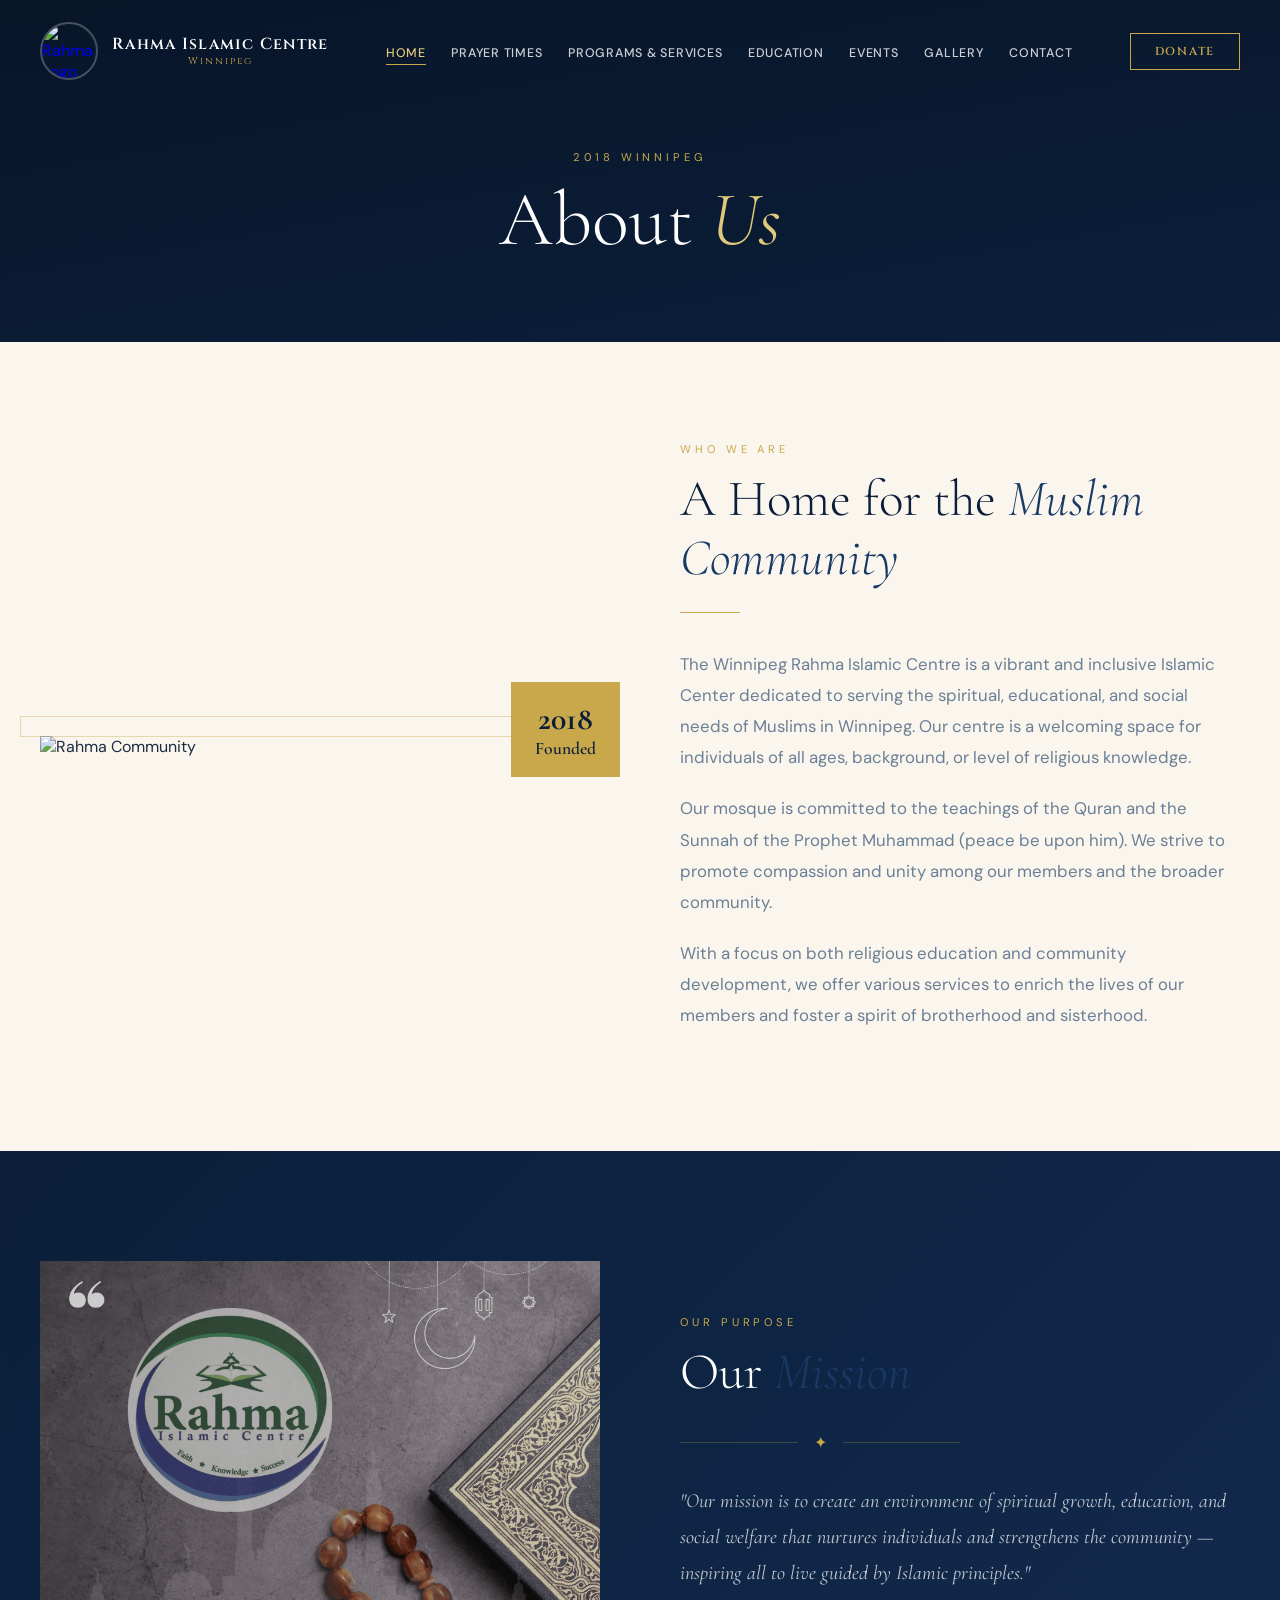
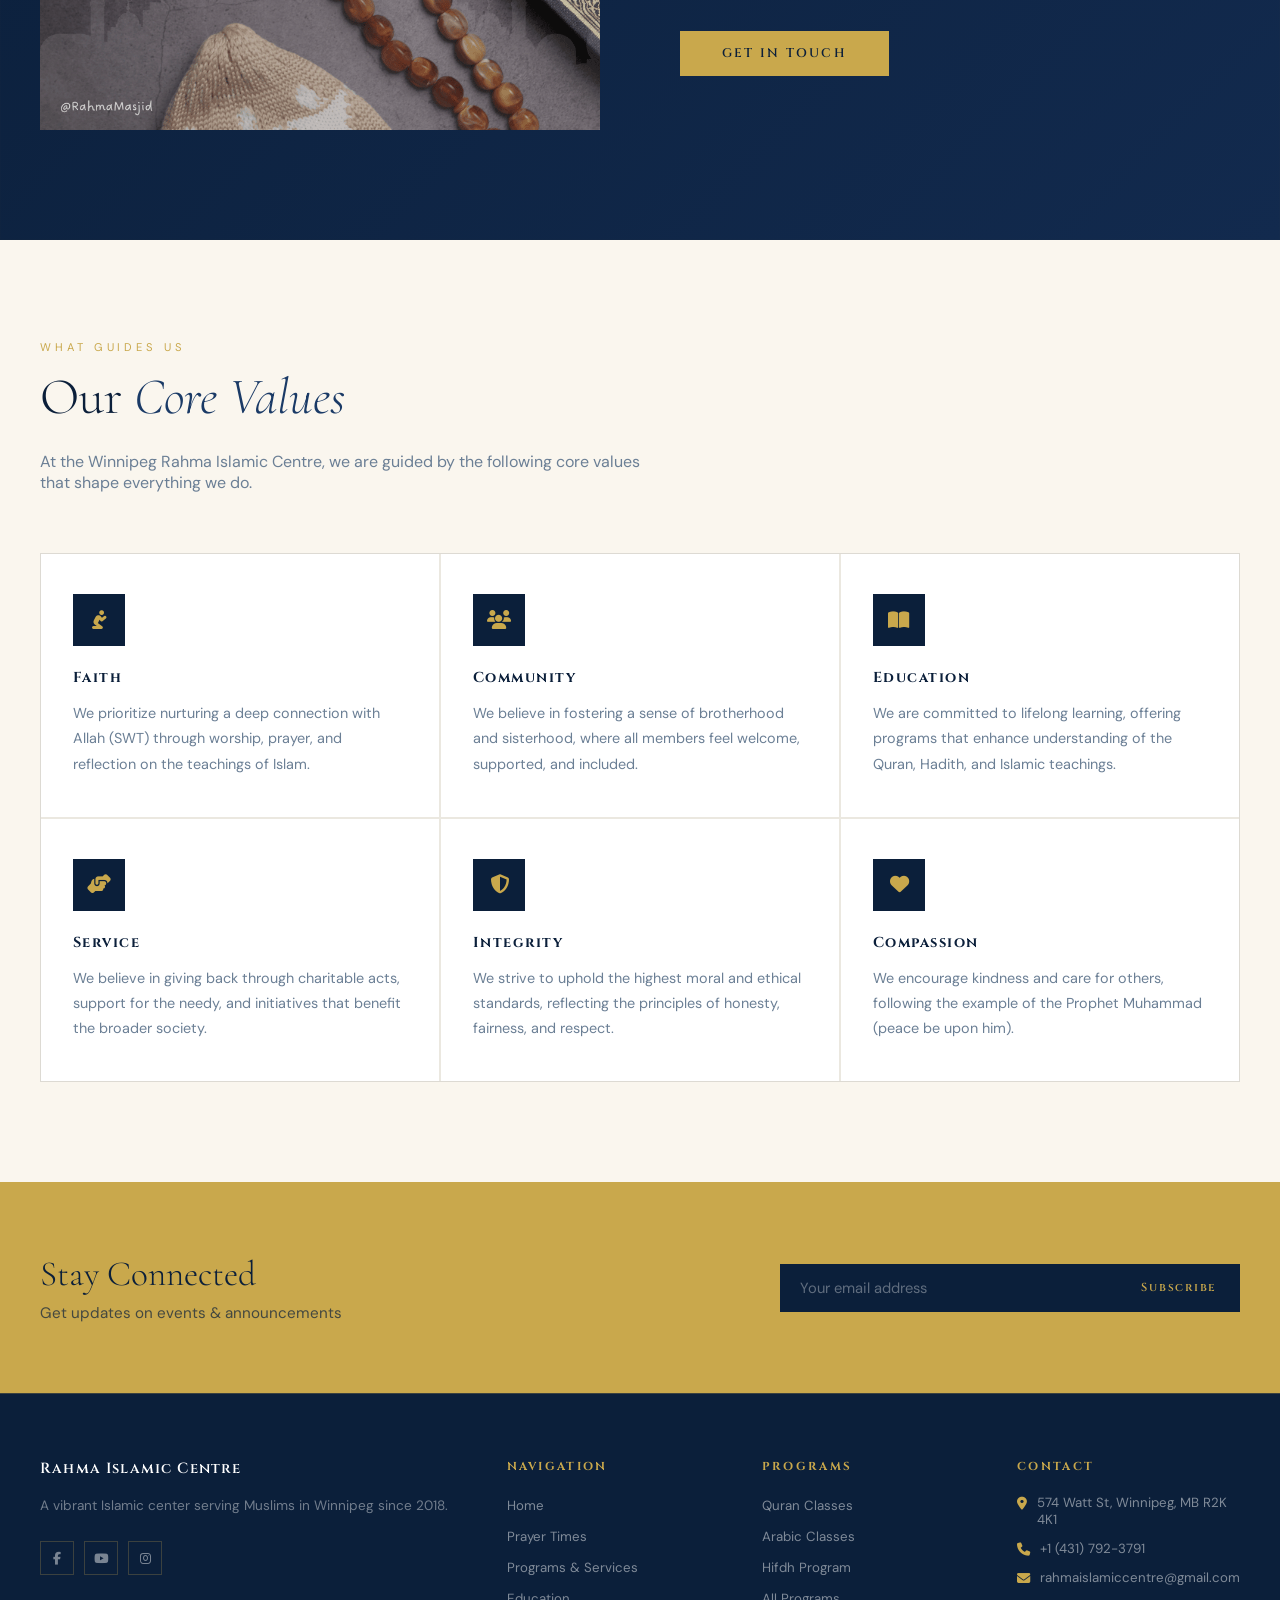
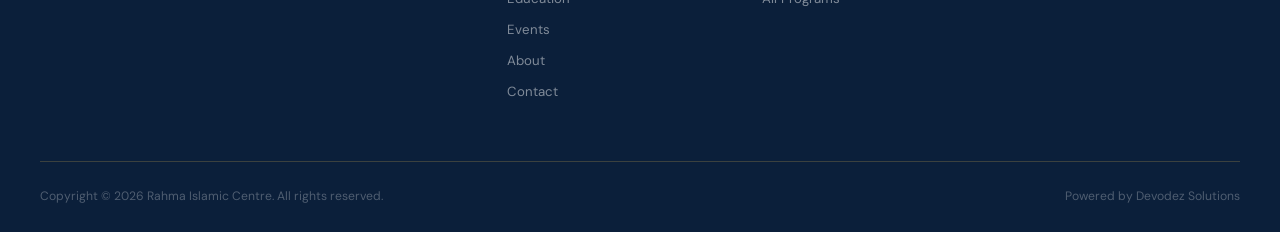
==== commit d7dc91ef: "EE" ====
--- a/about.html
+++ b/about.html
@@ -20,6 +20,12 @@
         .about-year { position: absolute; bottom: -20px; right: -20px; z-index: 2; background: var(--gold); color: var(--navy); padding: 18px 24px; font-family: 'Cormorant Garamond', serif; font-size: 1.1rem; font-weight: 600; text-align: center; line-height: 1.2; }
         .about-year strong { display: block; font-size: 2rem; }
         .about-intro-text p { font-size: 1.05rem; line-height: 1.85; color: var(--muted); margin-bottom: 20px; }
+
+        /* Gallery */
+        .gallery-about { background: var(--white); padding: 90px 24px; }
+        .gallery-about-grid { display: grid; grid-template-columns: repeat(3, 1fr); gap: 4px; }
+        .gallery-about-item { overflow: hidden; position: relative; height: 260px; cursor: pointer; }
+        .gallery-about-item img { width: 100%; height: 100%; object-fit: cover; transition: transform 0.6s ease, filter 0.4s ease; filter: brightness(0.85); }
         .gallery-about-item:hover img { transform: scale(1.08); filter: brightness(1); }
         .gallery-about-item-overlay { position: absolute; inset: 0; background: linear-gradient(transparent, rgba(11,31,58,0.6)); opacity: 0; transition: opacity 0.4s; }
         .gallery-about-item:hover .gallery-about-item-overlay { opacity: 1; }
@@ -133,26 +139,26 @@
 <body>
     <div id="loader"><div class="loader-text">RAHMA</div><div class="loader-bar"><div class="loader-fill"></div></div></div>
         <div class="mobile-menu" id="mobileMenu">
-        <a href="index.html" onclick="closeMobile()">Home</a>
-        <a href="prayer-times.html" onclick="closeMobile()">Prayer Times</a>
-        <a href="programs.html" onclick="closeMobile()">Programs & Services</a>
-        <a href="education.html" onclick="closeMobile()">Education</a>
-        <a href="events.html" onclick="closeMobile()">Events</a>
-        <a href="gallery.html" class="active" onclick="closeMobile()">Gallery</a>
-        <a href="contact.html" onclick="closeMobile()">Contact</a>
+        <a href="index.html" class="active" onclick="closeMobile()">Home</a>
+        <a href="prayer-times.html"  onclick="closeMobile()">Prayer Times</a>
+        <a href="programs.html"  onclick="closeMobile()">Programs &amp; Services</a>
+        <a href="education.html"  onclick="closeMobile()">Education</a>
+        <a href="events.html"  onclick="closeMobile()">Events</a>
+        <a href="gallery.html"  onclick="closeMobile()">Gallery</a>
+        <a href="contact.html"  onclick="closeMobile()">Contact</a>
         <a href="donate.html" class="mobile-donate" onclick="closeMobile()">Donate</a>
     </div>
     <nav class="navbar" id="navbar">
         <div class="navbar-inner">
-            <a href="index.html" class="logo-wrap"><img src="logo.png" alt="Rahma Logo" class="logo-img"><div class="logo-text">Rahma Islamic Centre<span>Winnipeg, </span></div></a>
+            <a href="index.html" class="logo-wrap"><img src="logo.png" alt="Rahma Logo" class="logo-img"><div class="logo-text">Rahma Islamic Centre<span>Winnipeg</span></div></a>
                         <ul class="nav-links">
-                <li><a href="index.html">Home</a></li>
-                <li><a href="prayer-times.html">Prayer Times</a><div class="nav-drop"><a href="prayer-times.html#prayer"><i class="fas fa-clock"></i>Today's Prayer Times</a><a href="prayer-times.html#schedule"><i class="fas fa-calendar-alt"></i>Monthly Schedule</a><a href="prayer-times.html#jumuah"><i class="fas fa-mosque"></i>Jumu'ah Info</a></div></li>
-                <li><a href="programs.html">Programs & Services</a><div class="nav-drop"><a href="programs.html"><i class="fas fa-th-large"></i>All Programs</a><a href="activities.html"><i class="fas fa-running"></i>Activities & Classes</a><a href="programs.html#foodbank"><i class="fas fa-hand-holding-heart"></i>Food Bank</a><a href="programs.html#counseling"><i class="fas fa-comments"></i>Spiritual Counseling</a></div></li>
-                <li><a href="education.html">Education</a><div class="nav-drop"><a href="education.html"><i class="fas fa-book-open"></i>All Classes</a><a href="education.html#adult-quran"><i class="fas fa-quran"></i>Adult Quran Class</a><a href="education.html#kids-quran"><i class="fas fa-child"></i>Kids Quran Class</a><a href="education.html#hifdh"><i class="fas fa-star"></i>Hifdh Program</a><a href="education.html#arabic"><i class="fas fa-language"></i>Arabic Class</a></div></li>
-                <li><a href="events.html">Events</a><div class="nav-drop"><a href="events.html"><i class="fas fa-calendar-star"></i>Upcoming Events</a><a href="events.html#ramadan"><i class="fas fa-moon"></i>Ramadan Programs</a><a href="events.html#eid"><i class="fas fa-gift"></i>Eid Celebrations</a><a href="newsletter.html"><i class="fas fa-envelope"></i>Newsletter</a></div></li>
-                <li><a href="gallery.html" class="active">Gallery</a><div class="nav-drop"><a href="index.html#about"><i class="fas fa-users"></i>Who We Are</a><a href="index.html#mission"><i class="fas fa-bullseye"></i>Our Mission</a><a href="index.html#values"><i class="fas fa-heart"></i>Core Values</a></div></li>
-                <li><a href="contact.html">Contact</a><div class="nav-drop"><a href="contact.html#form"><i class="fas fa-paper-plane"></i>Send a Message</a><a href="contact.html#location"><i class="fas fa-map-marker-alt"></i>Location & Hours</a></div></li>
+                <li><a href="index.html" class="active">Home</a><div class="nav-drop"><a href="index.html#about"><i class="fas fa-users"></i>Who We Are</a><a href="index.html#mission"><i class="fas fa-bullseye"></i>Our Mission</a><a href="index.html#values"><i class="fas fa-heart"></i>Core Values</a></div></li>
+                <li><a href="prayer-times.html" >Prayer Times</a><div class="nav-drop"><a href="prayer-times.html#prayer"><i class="fas fa-clock"></i>Today's Prayer Times</a><a href="prayer-times.html#schedule"><i class="fas fa-calendar-alt"></i>Monthly Schedule</a><a href="prayer-times.html#jumuah"><i class="fas fa-mosque"></i>Jumu'ah Info</a></div></li>
+                <li><a href="programs.html" >Programs &amp; Services</a><div class="nav-drop"><a href="programs.html"><i class="fas fa-th-large"></i>All Programs</a><a href="activities.html"><i class="fas fa-running"></i>Activities &amp; Classes</a><a href="programs.html#foodbank"><i class="fas fa-hand-holding-heart"></i>Food Bank</a><a href="programs.html#counseling"><i class="fas fa-comments"></i>Spiritual Counseling</a></div></li>
+                <li><a href="education.html" >Education</a><div class="nav-drop"><a href="education.html"><i class="fas fa-book-open"></i>All Classes</a><a href="education.html#adult-quran"><i class="fas fa-quran"></i>Adult Quran Class</a><a href="education.html#kids-quran"><i class="fas fa-child"></i>Kids Quran Class</a><a href="education.html#hifdh"><i class="fas fa-star"></i>Hifdh Program</a><a href="education.html#arabic"><i class="fas fa-language"></i>Arabic Class</a></div></li>
+                <li><a href="events.html" >Events</a><div class="nav-drop"><a href="events.html"><i class="fas fa-calendar-star"></i>Upcoming Events</a><a href="events.html#ramadan"><i class="fas fa-moon"></i>Ramadan Programs</a><a href="events.html#eid"><i class="fas fa-gift"></i>Eid Celebrations</a><a href="newsletter.html"><i class="fas fa-envelope"></i>Newsletter</a></div></li>
+                <li><a href="gallery.html" >Gallery</a></li>
+                <li><a href="contact.html" >Contact</a><div class="nav-drop"><a href="contact.html#form"><i class="fas fa-paper-plane"></i>Send a Message</a><a href="contact.html#location"><i class="fas fa-map-marker-alt"></i>Location &amp; Hours</a></div></li>
             </ul>
             <a href="donate.html" class="nav-donate">Donate</a>
             <div class="hamburger" id="hamburger" onclick="toggleMobile()"><span></span><span></span><span></span></div>
@@ -183,8 +189,7 @@
         </div>
     </section>
 
-
-    <section class="mission-section" id="mission">
+    <section class="mission-section">
         <div class="mission-pattern"></div>
         <div class="container">
             <div class="mission-inner">
@@ -200,7 +205,7 @@
         </div>
     </section>
 
-    <section class="values-section" id="values">
+    <section class="values-section">
         <div class="container">
             <span class="section-label reveal">What Guides Us</span>
             <h2 class="section-title reveal">Our <em>Core Values</em></h2>
@@ -225,7 +230,7 @@
             <div class="footer-col"><h4>Navigation</h4><ul>
                 <li><a href="index.html">Home</a></li><li><a href="prayer-times.html">Prayer Times</a></li>
                 <li><a href="programs.html">Programs &amp; Services</a></li><li><a href="education.html">Education</a></li>
-                <li><a href="events.html">Events</a></li><li><a href="gallery.html">Gallery</a></li><li><a href="contact.html">Contact</a></li>
+                <li><a href="events.html">Events</a></li><li><a href="about.html">About</a></li><li><a href="contact.html">Contact</a></li>
             </ul></div>
             <div class="footer-col"><h4>Programs</h4><ul>
                 <li><a href="education.html">Quran Classes</a></li><li><a href="education.html">Arabic Classes</a></li>
@@ -234,7 +239,7 @@
             <div class="footer-col"><h4>Contact</h4>
                 <div class="contact-li"><i class="fas fa-map-marker-alt"></i><span>574 Watt St, Winnipeg, MB R2K 4K1</span></div>
                 <div class="contact-li"><i class="fas fa-phone"></i><span>+1 (431) 792-3791</span></div>
-                <div class="contact-li"><i class="fas fa-envelope"></i><span><a href="/cdn-cgi/l/email-protection#087a69606569617b646965616b6b6d667c7a6d486f65696164266b6765"><span class="__cf_email__" data-cfemail="7a081b12171b1309161b171319191f140e081f3a1d171b131654191517">[email&#160;protected]</span></a></span></div>
+                <div class="contact-li"><i class="fas fa-envelope"></i><span><a href="mailto:rahmaislamiccentre@gmail.com">rahmaislamiccentre@gmail.com</a></span></div>
             </div>
         </div>
                         <div class="footer-bottom">
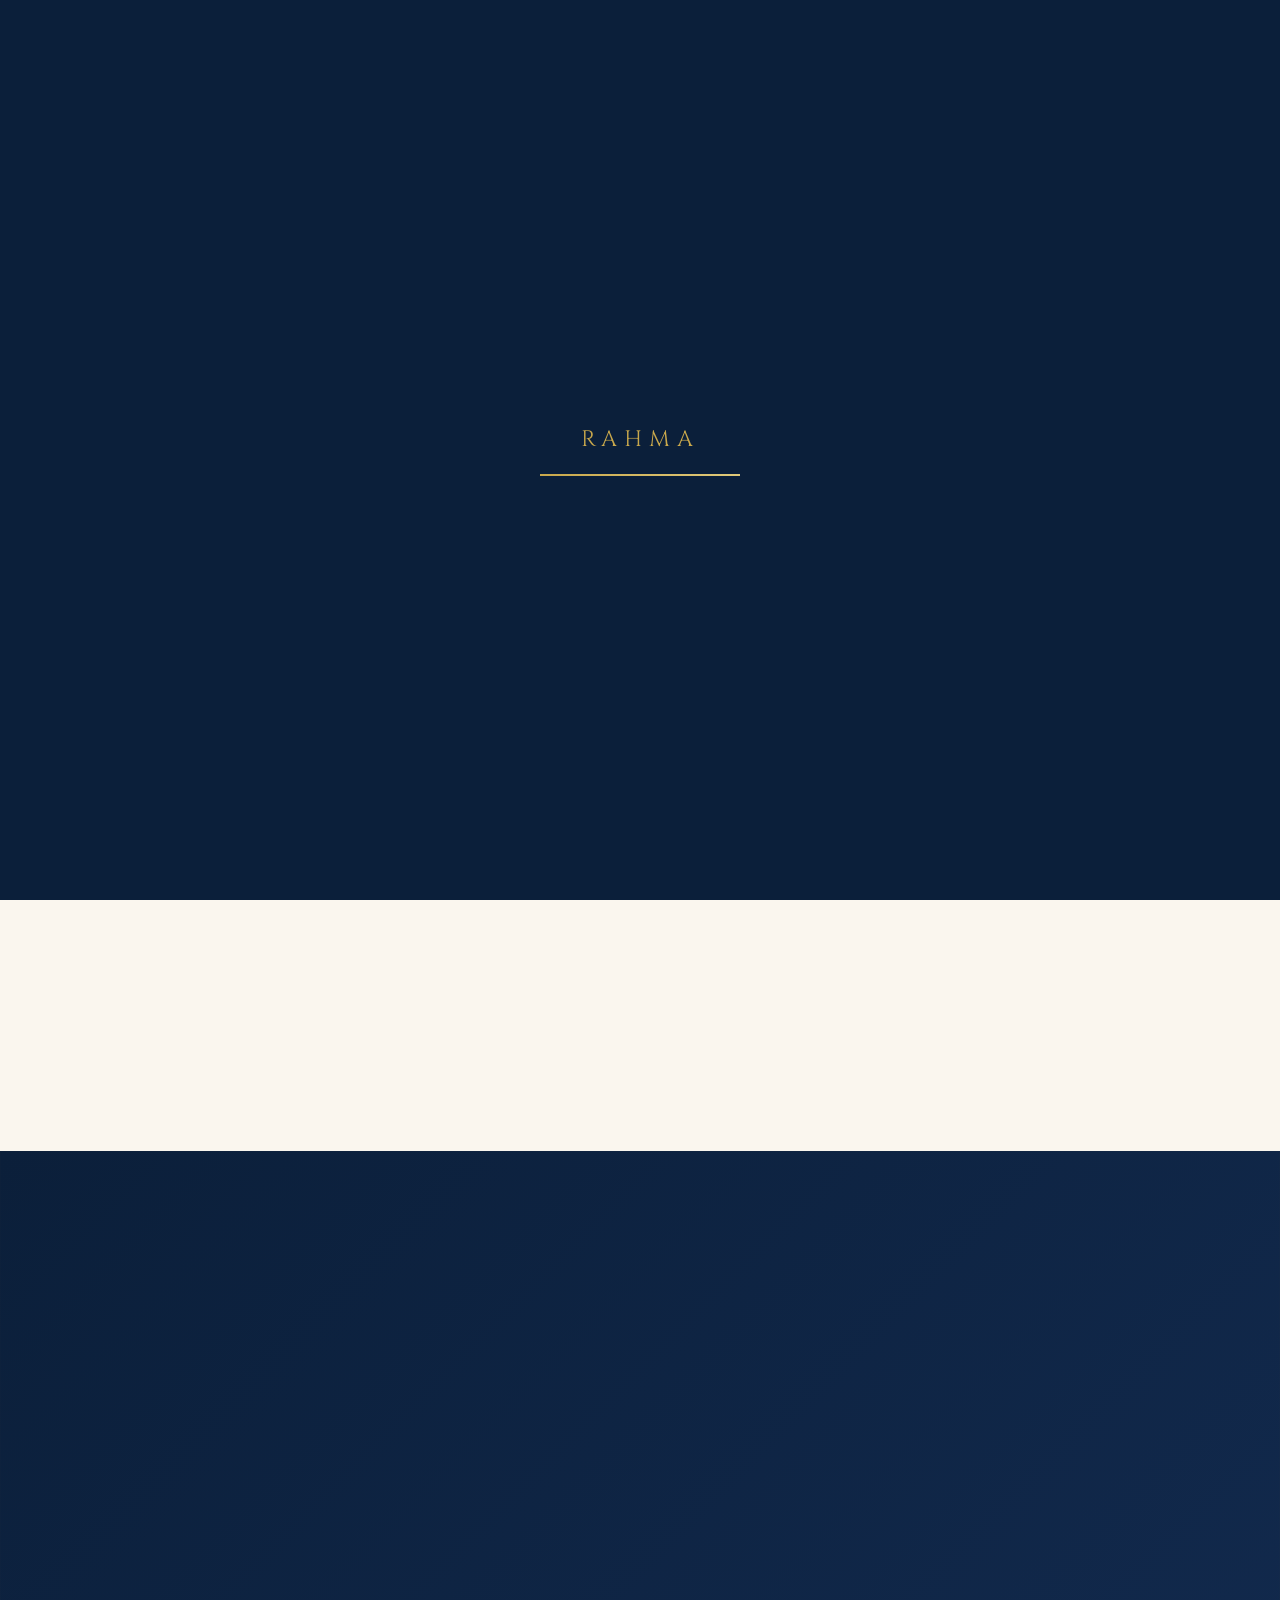
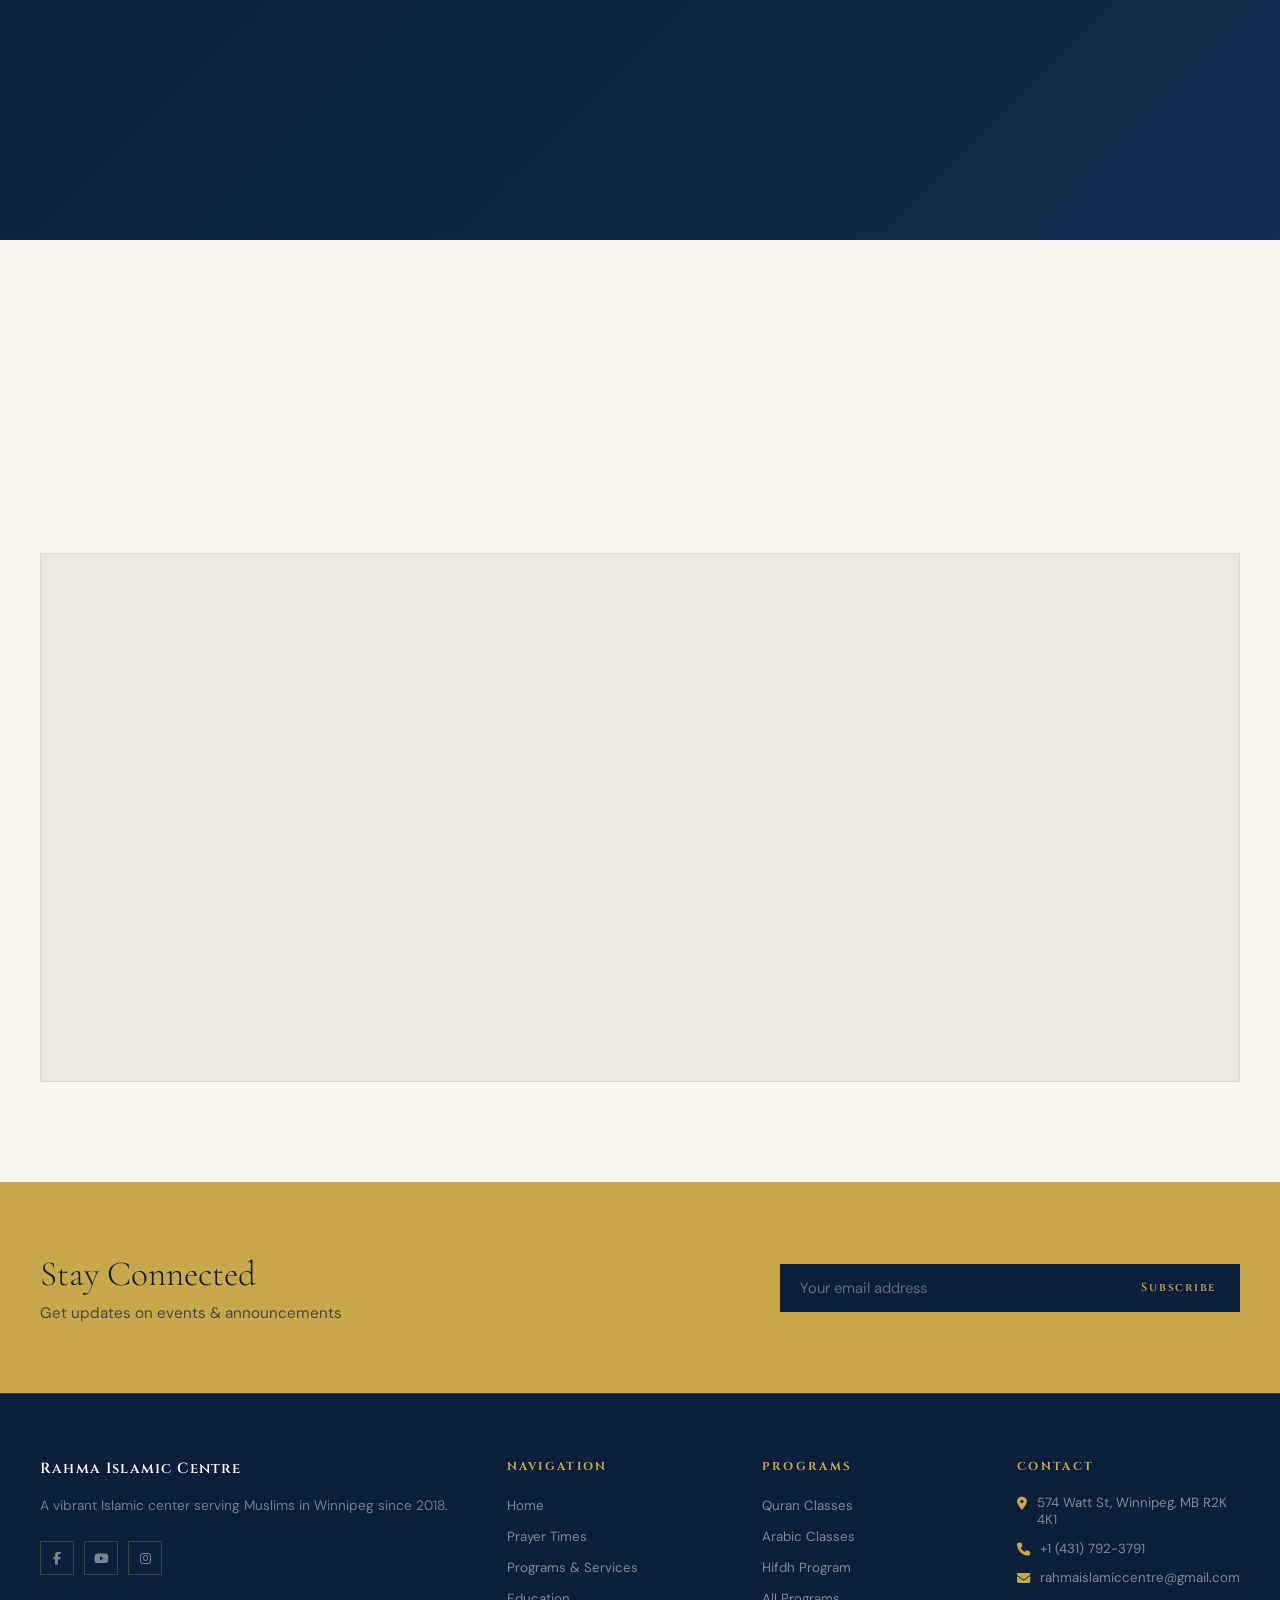
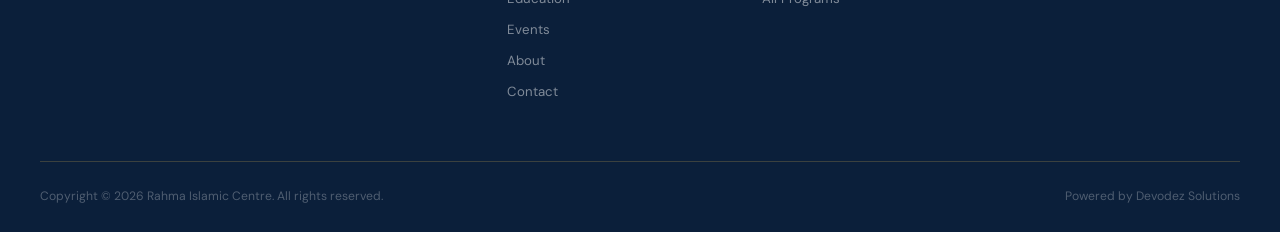
==== commit 6aa991f8: "cor" ====
--- a/about.html
+++ b/about.html
@@ -244,7 +244,7 @@
         </div>
                         <div class="footer-bottom">
                 <span>Copyright &copy; 2026 Rahma Islamic Centre. All rights reserved.</span>
-                <span>Powered by Devodez Solutions</span>
+                                <span>Powered by Devodez Solutions</span>
             </div>
         </div>
     </footer>
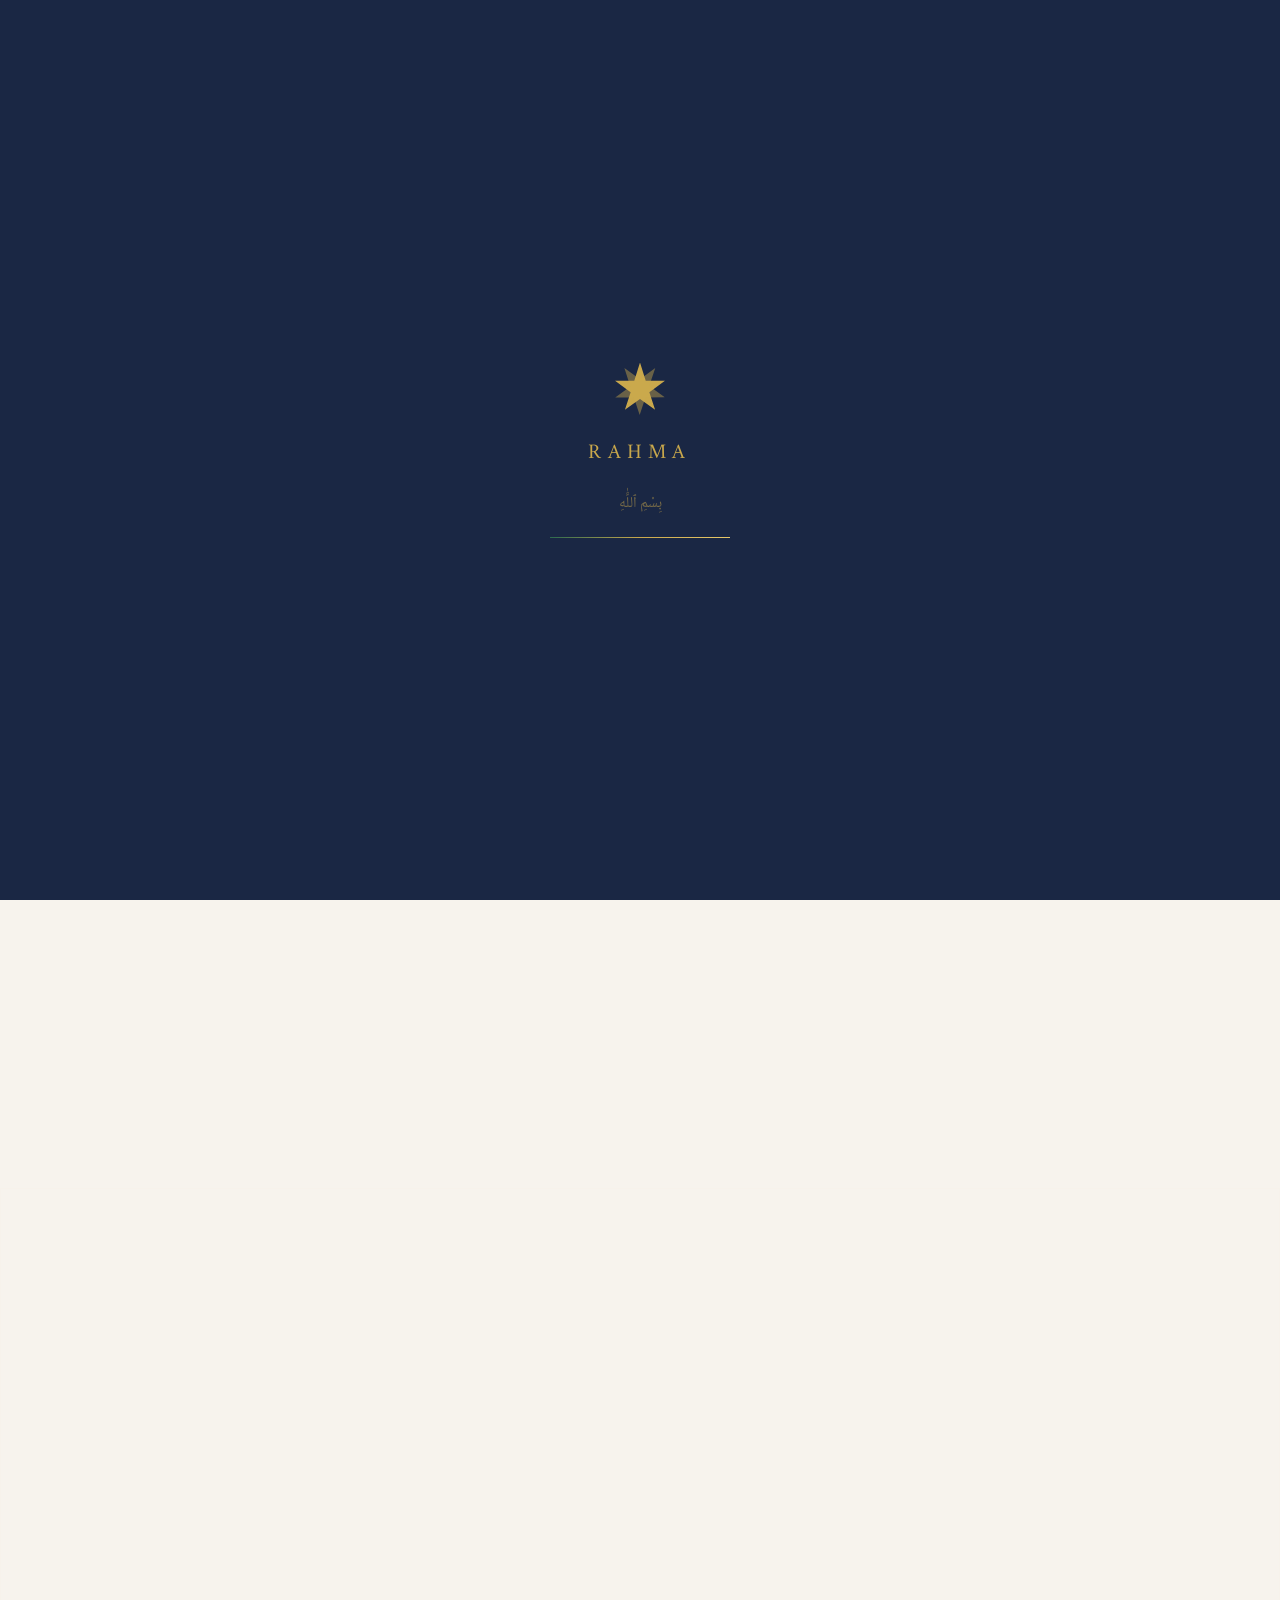
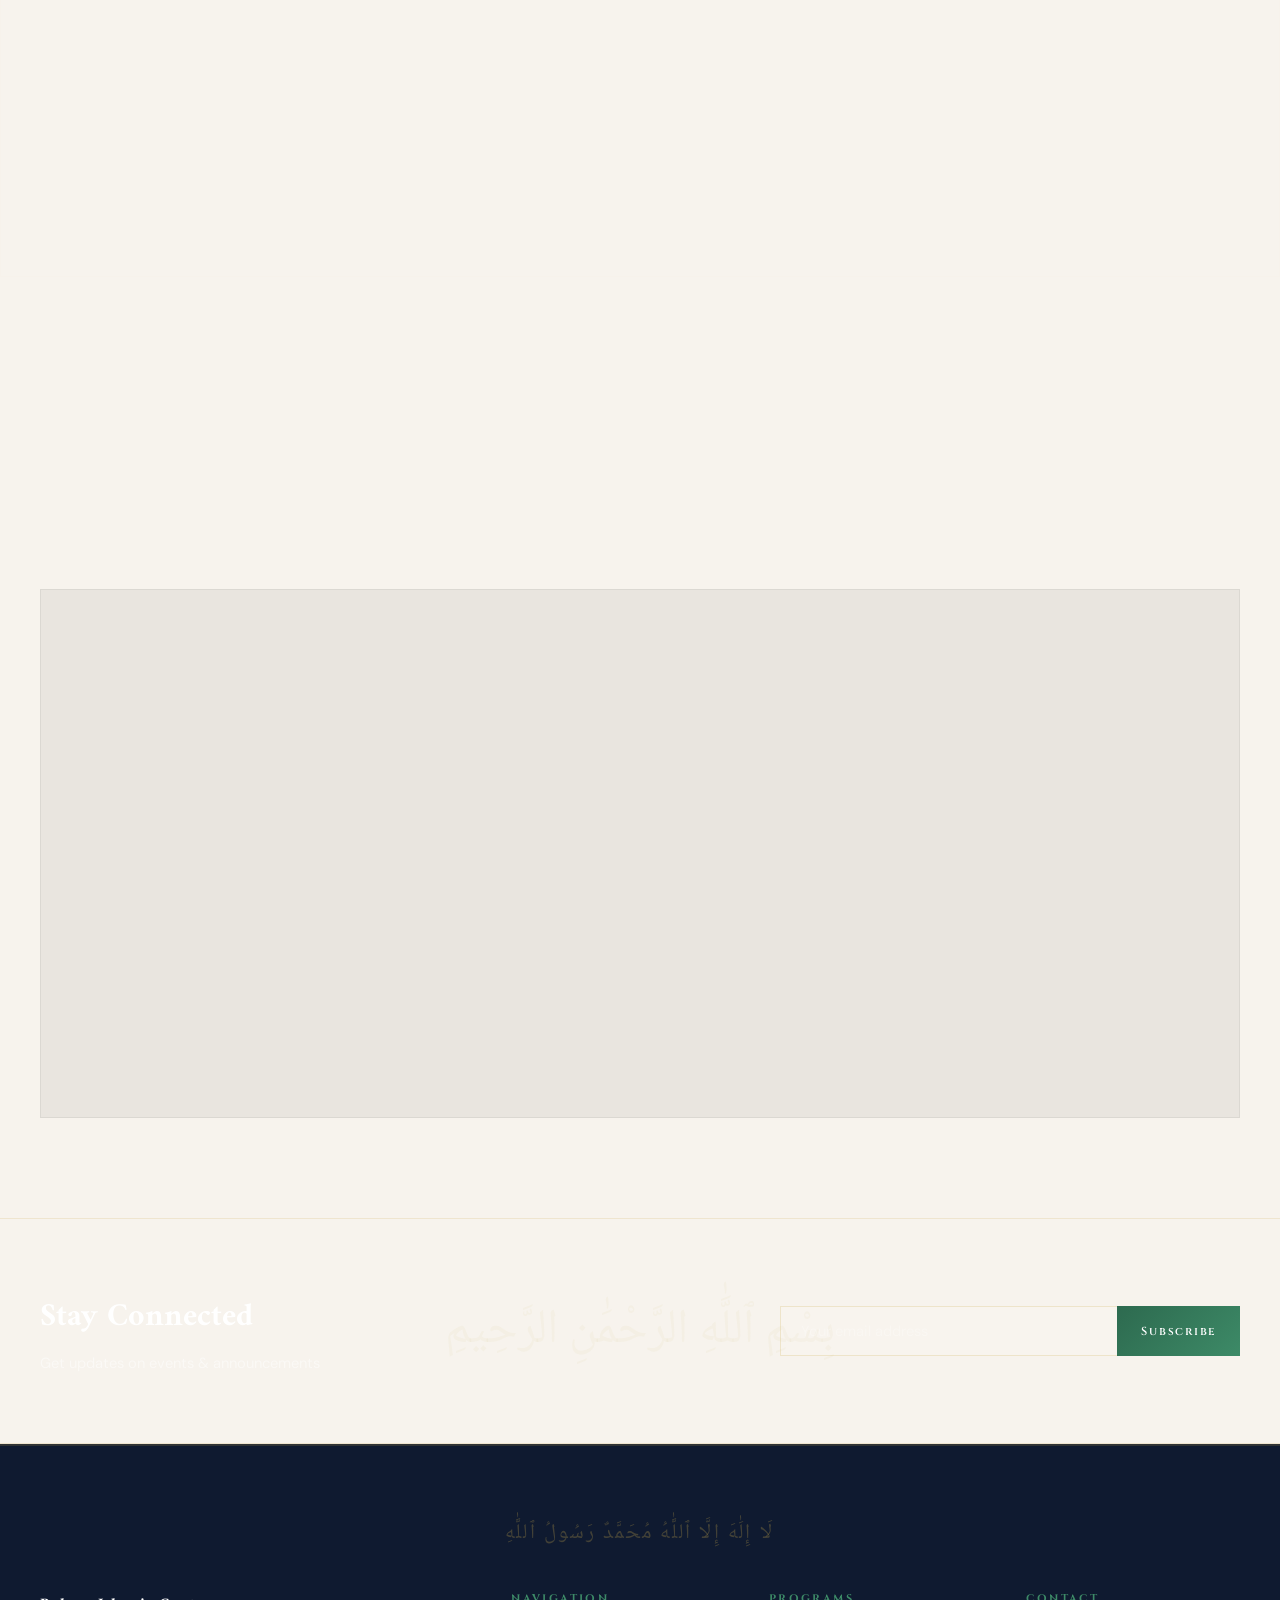
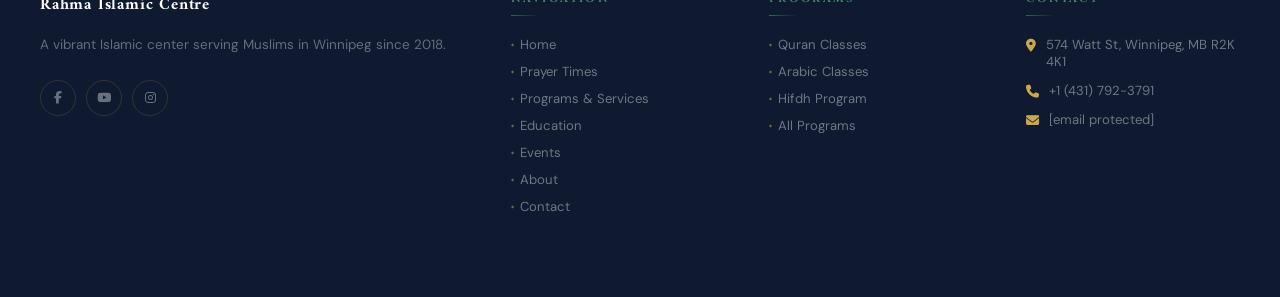
==== commit f3b9109f: "Eidf" ====
--- a/about.html
+++ b/about.html
@@ -7,7 +7,7 @@
     <link rel="icon" type="image/png" href="logo.png">
     <link rel="preconnect" href="https://fonts.googleapis.com">
     <link rel="preconnect" href="https://fonts.gstatic.com" crossorigin>
-    <link href="https://fonts.googleapis.com/css2?family=Cormorant+Garamond:ital,wght@0,300;0,400;0,600;1,300;1,400&family=Cinzel:wght@400;600;700&family=DM+Sans:wght@300;400;500&display=swap" rel="stylesheet">
+    <link href="https://fonts.googleapis.com/css2?family=Amiri:ital,wght@0,400;0,700;1,400;1,700&family=Cinzel:wght@400;600;700&family=Cormorant+Garamond:ital,wght@0,300;0,400;0,600;1,300;1,400&family=DM+Sans:wght@300;400;500&family=Noto+Naskh+Arabic:wght@400;500&display=swap" rel="stylesheet">
     <link rel="stylesheet" href="https://cdnjs.cloudflare.com/ajax/libs/font-awesome/6.4.0/css/all.min.css">
     <link rel="stylesheet" href="style.css">
     <style>
@@ -137,7 +137,12 @@
     <!-- /DROPDOWN NAV CSS -->
 </head>
 <body>
-    <div id="loader"><div class="loader-text">RAHMA</div><div class="loader-bar"><div class="loader-fill"></div></div></div>
+    <div id="loader">
+  <div class="loader-star"></div>
+  <div class="loader-text">RAHMA</div>
+  <div class="loader-arabic">بِسْمِ ٱللَّٰهِ</div>
+  <div class="loader-bar"><div class="loader-fill"></div></div>
+</div>
         <div class="mobile-menu" id="mobileMenu">
         <a href="index.html" class="active" onclick="closeMobile()">Home</a>
         <a href="prayer-times.html"  onclick="closeMobile()">Prayer Times</a>
@@ -167,7 +172,9 @@
 
     <div class="page-header">
         <div class="page-header-pattern"></div><div class="page-header-overlay"></div>
-        <div class="page-header-content"><span class="page-header-eyebrow"> 2018  Winnipeg</span><h1>About <em>Us</em></h1></div>
+        <div class="page-header-content"><span class="page-header-eyebrow"> 2018  Winnipeg</span><h1>About <em>Us</em></h1>
+            <div class="page-header-arabesque"><div class="arabesque-divider"><span class="arabesque-gem">✦ ✦ ✦</span></div></div>
+        </div>
     </div>
 
     <section class="about-intro">
@@ -225,12 +232,13 @@
         <form class="newsletter-form" onsubmit="subscribeNewsletter(event)"><input type="email" class="newsletter-input" placeholder="Your email address" required><button type="submit" class="newsletter-btn">Subscribe</button></form>
     </div></div></section>
     <footer class="footer"><div class="container">
+        <div class="footer-shahada">لَا إِلَٰهَ إِلَّا ٱللَّٰهُ مُحَمَّدٌ رَسُولُ ٱللَّٰهِ</div>
         <div class="footer-grid">
             <div class="footer-brand"><span class="logo-text-footer">Rahma Islamic Centre</span><p>A vibrant Islamic center serving Muslims in Winnipeg since 2018.</p><div class="footer-social"><a href="#"><i class="fab fa-facebook-f"></i></a><a href="#"><i class="fab fa-youtube"></i></a><a href="#"><i class="fab fa-instagram"></i></a></div></div>
             <div class="footer-col"><h4>Navigation</h4><ul>
                 <li><a href="index.html">Home</a></li><li><a href="prayer-times.html">Prayer Times</a></li>
                 <li><a href="programs.html">Programs &amp; Services</a></li><li><a href="education.html">Education</a></li>
-                <li><a href="events.html">Events</a></li><li><a href="about.html">About</a></li><li><a href="contact.html">Contact</a></li>
+                <li><a href="events.html">Events</a></li><li><a href="index.html#about">About</a></li><li><a href="contact.html">Contact</a></li>
             </ul></div>
             <div class="footer-col"><h4>Programs</h4><ul>
                 <li><a href="education.html">Quran Classes</a></li><li><a href="education.html">Arabic Classes</a></li>
@@ -239,15 +247,7 @@
             <div class="footer-col"><h4>Contact</h4>
                 <div class="contact-li"><i class="fas fa-map-marker-alt"></i><span>574 Watt St, Winnipeg, MB R2K 4K1</span></div>
                 <div class="contact-li"><i class="fas fa-phone"></i><span>+1 (431) 792-3791</span></div>
-                <div class="contact-li"><i class="fas fa-envelope"></i><span><a href="mailto:rahmaislamiccentre@gmail.com">rahmaislamiccentre@gmail.com</a></span></div>
-            </div>
-        </div>
-                        <div class="footer-bottom">
-                <span>Copyright &copy; 2026 Rahma Islamic Centre. All rights reserved.</span>
-                                <span>Powered by Devodez Solutions</span>
-            </div>
-        </div>
-    </footer>
-    <script src="shared.js"></script>
-</body>
-</html>
+                <div class="contact-li"><i class="fas fa-envelope"></i><span><a href="/cdn-cgi/l/email-protection#eb998a83868a8298878a868288888e859f998eab8c868a8287c5888486"><span class="__cf_email__" data-cfemail="83f1e2ebeee2eaf0efe2eeeae0e0e6edf7f1e6c3e4eee2eaefade0ecee">[email&#160;protected]</span></a></span></div>
+            </div>
+        </div>
+                               
--- a/style.css
+++ b/style.css
@@ -1,409 +1,331 @@
 /* ============================================================
-   RAHMA ISLAMIC CENTRE — style.css  v3
-   Global theme: spacing fixed, nav fixed, mobile fixed
+   RAHMA ISLAMIC CENTRE — style.css  v4 — Islamic Design Edition
+   Direction artistique : Sanctuaire numérique
+   Palette : Nuit de mosquée + Or vivant + Vert prophétique
+   Typographie : Amiri + DM Sans
 ============================================================ */
 
 *, *::before, *::after { margin: 0; padding: 0; box-sizing: border-box; }
 
 :root {
-  --navy:        #0B1F3A;
-  --navy-mid:    #122a4e;
-  --navy-light:  #1a3a66;
-  --gold:        #C9A84C;
-  --gold-light:  #e0c97a;
-  --gold-pale:   #f5e9c4;
-  --cream:       #FAF6EE;
-  --white:       #FFFFFF;
-  --text:        #1a2d45;
-  --muted:       #6b7f95;
-  --border:      rgba(201,168,76,0.25);
+  --navy:          #1A2744;
+  --navy-mid:      #22345a;
+  --navy-light:    #2d4a7a;
+  --gold:          #C9A84C;
+  --gold-light:    #E8C96A;
+  --gold-pale:     #f5e9c4;
+  --gold-glow:     rgba(201,168,76,0.35);
+  --emerald:       #2D6A4F;
+  --emerald-light: #3d8a67;
+  --emerald-pale:  rgba(45,106,79,0.12);
+  --cream:         #F7F3ED;
+  --cream-warm:    #F0EAE0;
+  --white:         #FFFFFF;
+  --text:          #1a2d45;
+  --muted:         #6B5E4E;
+  --border:        rgba(201,168,76,0.25);
 }
 
 html { scroll-behavior: smooth; }
-body { font-family: 'DM Sans', sans-serif; background: var(--cream); color: var(--text); overflow-x: hidden; }
+body {
+  font-family: 'DM Sans', sans-serif;
+  background: var(--cream);
+  color: var(--text);
+  overflow-x: hidden;
+  background-image: url('pattern.png');
+  background-repeat: repeat;
+  background-size: 380px auto;
+  background-attachment: fixed;
+}
 
 ::-webkit-scrollbar { width: 5px; }
 ::-webkit-scrollbar-track { background: var(--navy); }
-::-webkit-scrollbar-thumb { background: var(--gold); }
-
-/* ===== LOADER ===== */
+::-webkit-scrollbar-thumb { background: linear-gradient(var(--gold), var(--emerald)); }
+
+/* ═══ LOADER ═══ */
 #loader {
   position: fixed; inset: 0; z-index: 99999;
   background: var(--navy);
   display: flex; align-items: center; justify-content: center;
   flex-direction: column; gap: 20px;
-  transition: opacity 0.5s ease, visibility 0.5s ease;
+  transition: opacity 0.6s ease, visibility 0.6s ease;
 }
 #loader.hidden { opacity: 0; visibility: hidden; pointer-events: none; }
-.loader-text { font-family: 'Cinzel', serif; color: var(--gold); font-size: 1.4rem; letter-spacing: 0.3em; animation: pulse 1.5s ease-in-out infinite; }
-.loader-bar { width: 200px; height: 2px; background: rgba(201,168,76,0.2); overflow: hidden; }
-.loader-fill { height: 100%; width: 0; background: linear-gradient(90deg, var(--gold), var(--gold-light)); animation: fillBar 1.8s ease forwards; }
+.loader-star {
+  width: 52px; height: 52px; position: relative;
+  animation: starSpin 2.2s linear infinite;
+}
+.loader-star::before, .loader-star::after {
+  content: ''; position: absolute; inset: 0;
+  background: var(--gold);
+  clip-path: polygon(50% 0%,61% 35%,98% 35%,68% 57%,79% 91%,50% 70%,21% 91%,32% 57%,2% 35%,39% 35%);
+}
+.loader-star::after { transform: rotate(36deg); background: rgba(201,168,76,0.45); }
+@keyframes starSpin {
+  0%   { transform: rotate(0deg) scale(1); }
+  50%  { transform: rotate(180deg) scale(1.08); }
+  100% { transform: rotate(360deg) scale(1); }
+}
+.loader-text { font-family: 'Amiri', serif; color: var(--gold); font-size: 1.3rem; letter-spacing: 0.3em; }
+.loader-arabic { font-family: 'Noto Naskh Arabic', serif; color: rgba(201,168,76,0.5); font-size: 0.95rem; direction: rtl; }
+.loader-bar { width: 180px; height: 1px; background: rgba(201,168,76,0.15); overflow: hidden; }
+.loader-fill { height: 100%; width: 0; background: linear-gradient(90deg, var(--emerald), var(--gold), var(--gold-light)); animation: fillBar 2s ease forwards; }
 @keyframes fillBar { to { width: 100%; } }
 @keyframes pulse { 0%,100%{opacity:.5} 50%{opacity:1} }
 
-/* ===== NAVBAR ===== */
-.navbar {
-  position: fixed; top: 0; left: 0; width: 100%;
-  z-index: 1000; padding: 0 40px;
-  transition: all 0.4s ease;
-}
-.navbar-inner {
-  max-width: 1300px; margin: 0 auto;
-  display: flex; align-items: center; justify-content: space-between;
-  padding: 22px 0;
-  border-bottom: 1px solid transparent;
-  transition: all 0.4s ease;
-}
-.navbar.scrolled { background: rgba(11,31,58,0.97); backdrop-filter: blur(20px); }
-.navbar.scrolled .navbar-inner { padding: 14px 0; border-bottom-color: var(--border); }
-
-.logo-wrap { display: flex; align-items: center; gap: 14px; text-decoration: none; flex-shrink: 0; }
-.logo-img {
-  height: 58px; width: 58px;
-  border-radius: 50%;
-  object-fit: cover;
-  border: 2px solid rgba(255,255,255,0.25);
-  flex-shrink: 0;
-}
-.logo-text { font-family: 'Cinzel', serif; font-size: 1rem; font-weight: 600; color: var(--white); letter-spacing: 0.08em; line-height: 1.3; }
-.logo-text span { display: block; font-size: 0.62rem; font-weight: 400; color: var(--gold); letter-spacing: 0.2em; text-align: center; }
-
-.nav-links { display: flex; list-style: none; gap: 1.6rem; align-items: center; }
-.nav-links a { font-family: 'DM Sans', sans-serif; font-size: 0.78rem; font-weight: 500; color: rgba(255,255,255,0.8); text-decoration: none; letter-spacing: 0.06em; text-transform: uppercase; position: relative; transition: color 0.3s; white-space: nowrap; }
-.nav-links a::after { content: ''; position: absolute; bottom: -4px; left: 0; width: 0; height: 1px; background: var(--gold); transition: width 0.3s; }
-.nav-links a:hover, .nav-links a.active { color: var(--gold-light); }
-.nav-links a:hover::after, .nav-links a.active::after { width: 100%; }
-
-.nav-donate { background: transparent; border: 1px solid var(--gold); color: var(--gold); padding: 10px 24px; font-family: 'Cinzel', serif; font-size: 0.72rem; font-weight: 600; letter-spacing: 0.15em; cursor: pointer; text-transform: uppercase; transition: all 0.3s; text-decoration: none; flex-shrink: 0; }
-.nav-donate:hover { background: var(--gold); color: var(--navy); }
-
-.hamburger { display: none; flex-direction: column; gap: 6px; cursor: pointer; flex-shrink: 0; padding: 4px; }
-.hamburger span { width: 26px; height: 1.5px; background: var(--gold); display: block; transition: all 0.3s; }
-.hamburger.active span:nth-child(1) { transform: rotate(45deg) translate(5px,5px); }
-.hamburger.active span:nth-child(2) { opacity: 0; }
-.hamburger.active span:nth-child(3) { transform: rotate(-45deg) translate(5px,-5px); }
-
-/* ===== MOBILE MENU ===== */
-.mobile-menu {
-  display: none; position: fixed; inset: 0; z-index: 999;
-  background: var(--navy);
-  flex-direction: column; align-items: center; justify-content: center; gap: 2rem;
-}
-.mobile-menu.active { display: flex; }
-.mobile-menu a { font-family: 'Cinzel', serif; font-size: 1.3rem; color: var(--white); text-decoration: none; letter-spacing: 0.1em; transition: color 0.3s; }
-.mobile-menu a:hover { color: var(--gold); }
-.mobile-menu .mobile-donate { color: var(--gold) !important; }
-
-/* ===== PAGE HEADER (inner pages) ===== */
-.page-header {
-  position: relative;
-  /* padding-top must clear the fixed navbar (~86px) + visual space */
-  padding: 150px 24px 80px;
-  background: var(--navy);
-  overflow: hidden;
-  text-align: center;
-}
-.page-header-pattern {
-  position: absolute; inset: -60%;
-  border: 1px solid rgba(201,168,76,0.15);
-   
-  opacity: 0.08; pointer-events: none;
-  animation: patternSpin 80s linear infinite;
-  transform-origin: center center;
-}
-@keyframes patternSpin {
-  from { transform: rotate(0deg); }
-  to   { transform: rotate(360deg); }
-}
-.page-header-overlay { position: absolute; inset: 0; background: linear-gradient(170deg, rgba(6,16,32,0.65) 0%, rgba(11,31,58,0.45) 100%); }
-.page-header-content { position: relative; z-index: 2; }
-.page-header-eyebrow { font-size: 0.7rem; letter-spacing: 0.35em; text-transform: uppercase; color: var(--gold); margin-bottom: 14px; display: block; }
-.page-header h1 { font-family: 'Cormorant Garamond', serif; font-size: clamp(2.6rem, 6vw, 5rem); font-weight: 300; color: var(--white); line-height: 1.1; }
-.page-header h1 em { font-style: italic; color: var(--gold-light); }
-
-/* ===== SECTION UTILITIES ===== */
-/* Sections inside pages get consistent, tighter padding */
-section { padding: 80px 24px; }
-.container { max-width: 1200px; margin: 0 auto; }
-
-.section-label { font-size: 0.7rem; letter-spacing: 0.35em; text-transform: uppercase; color: var(--gold); margin-bottom: 14px; display: block; }
-.section-title { font-family: 'Cormorant Garamond', serif; font-size: clamp(2rem, 4vw, 3.2rem); font-weight: 300; line-height: 1.15; color: var(--navy); margin-bottom: 24px; }
-.section-title em { font-style: italic; color: var(--navy-light); }
-.divider { width: 60px; height: 1px; background: var(--gold); margin-bottom: 36px; }
-
-/* ===== BUTTONS ===== */
-.btn-primary { background: var(--gold); color: var(--navy); padding: 14px 42px; font-family: 'Cinzel', serif; font-size: 0.78rem; font-weight: 600; letter-spacing: 0.18em; text-transform: uppercase; border: none; cursor: pointer; text-decoration: none; display: inline-block; transition: all 0.3s; }
-.btn-primary:hover { background: var(--gold-light); transform: translateY(-2px); box-shadow: 0 10px 30px rgba(201,168,76,0.35); }
-.btn-outline { background: transparent; color: var(--white); padding: 14px 42px; font-family: 'Cinzel', serif; font-size: 0.78rem; font-weight: 600; letter-spacing: 0.18em; text-transform: uppercase; border: 1px solid rgba(255,255,255,0.4); cursor: pointer; text-decoration: none; display: inline-block; transition: all 0.3s; }
-.btn-outline:hover { border-color: var(--gold); color: var(--gold); }
-
-/* ===== NEWSLETTER STRIP ===== */
-.newsletter-section { background: var(--gold); padding: 70px 24px; }
-.newsletter-inner { display: flex; align-items: center; justify-content: space-between; gap: 40px; flex-wrap: wrap; }
-.newsletter-text h3 { font-family: 'Cormorant Garamond', serif; font-size: 2.2rem; font-weight: 300; color: var(--navy); margin-bottom: 8px; }
-.newsletter-text p { color: rgba(11,31,58,0.7); font-size: 0.95rem; }
-.newsletter-form { display: flex; gap: 0; flex: 1; max-width: 460px; }
-.newsletter-input { flex: 1; padding: 14px 20px; border: none; outline: none; background: var(--navy); color: var(--white); font-family: 'DM Sans', sans-serif; font-size: 0.92rem; }
-.newsletter-input::placeholder { color: rgba(255,255,255,0.35); }
-.newsletter-btn { padding: 14px 24px; background: var(--navy); border: none; color: var(--gold); cursor: pointer; font-family: 'Cinzel', serif; font-size: 0.72rem; letter-spacing: 0.15em; font-weight: 600; transition: all 0.3s; white-space: nowrap; }
-.newsletter-btn:hover { background: #0a1729; }
-
-/* ===== FOOTER ===== */
-.footer { background: var(--navy); border-top: 1px solid var(--border); padding: 65px 24px 28px; }
-.footer-grid { display: grid; grid-template-columns: 2fr 1fr 1fr 1fr; gap: 44px; margin-bottom: 50px; }
-.footer-brand .logo-text-footer { font-family: 'Cinzel', serif; font-size: 0.92rem; font-weight: 600; color: var(--white); letter-spacing: 0.08em; display: block; margin-bottom: 16px; }
-.footer-brand p { font-size: 0.85rem; color: rgba(255,255,255,0.42); line-height: 1.8; margin-bottom: 22px; }
-.footer-social { display: flex; gap: 10px; }
-.footer-social a { width: 34px; height: 34px; border: 1px solid var(--border); display: flex; align-items: center; justify-content: center; color: rgba(255,255,255,0.45); font-size: 0.8rem; text-decoration: none; transition: all 0.3s; }
-.footer-social a:hover { border-color: var(--gold); color: var(--gold); }
-.footer-col h4 { font-family: 'Cinzel', serif; font-size: 0.72rem; color: var(--gold); letter-spacing: 0.2em; text-transform: uppercase; margin-bottom: 20px; }
-.footer-col ul { list-style: none; }
-.footer-col ul li { margin-bottom: 10px; }
-.footer-col ul li a { font-size: 0.83rem; color: rgba(255,255,255,0.48); text-decoration: none; transition: color 0.3s; }
-.footer-col ul li a:hover { color: var(--gold-light); }
-.footer-col .contact-li { display: flex; gap: 10px; align-items: flex-start; font-size: 0.83rem; color: rgba(255,255,255,0.48); margin-bottom: 12px; }
-.footer-col .contact-li i { color: var(--gold); margin-top: 3px; flex-shrink: 0; }
-.footer-bottom { padding-top: 26px; border-top: 1px solid var(--border); display: flex; justify-content: space-between; align-items: center; font-size: 0.76rem; color: rgba(255,255,255,0.28); flex-wrap: wrap; gap: 10px; }
-.footer-col .contact-li a { color: rgba(255,255,255,0.48); text-decoration: none; transition: color 0.3s; }
-.footer-col .contact-li a:hover { color: var(--gold-light); }
-
-/* ===== REVEAL ANIMATION ===== */
-.reveal { opacity: 0; transform: translateY(28px); transition: opacity 0.7s ease, transform 0.7s ease; }
-.reveal.visible { opacity: 1; transform: translateY(0); }
-.reveal-delay-1 { transition-delay: 0.1s; }
-.reveal-delay-2 { transition-delay: 0.2s; }
-.reveal-delay-3 { transition-delay: 0.3s; }
-.reveal-delay-4 { transition-delay: 0.4s; }
-
-/* ===== PRAYER SECTION (homepage) ===== */
-.prayer-section { background: var(--navy); padding: 80px 24px; }
-.prayer-top { display: flex; justify-content: space-between; align-items: flex-end; margin-bottom: 50px; flex-wrap: wrap; gap: 20px; }
-.prayer-date-display { font-size: 0.78rem; letter-spacing: 0.1em; color: rgba(255,255,255,0.45); margin-bottom: 6px; }
-.prayer-clock { font-family: 'Cormorant Garamond', serif; font-size: 2.8rem; font-weight: 300; color: var(--gold-light); line-height: 1; }
-.prayer-cards { display: grid; grid-template-columns: repeat(6,1fr); gap: 0; border: 1px solid var(--border); }
-.prayer-card-item { padding: 28px 16px; text-align: center; border-right: 1px solid var(--border); position: relative; transition: all 0.3s; }
-.prayer-card-item:last-child { border-right: none; }
-.prayer-card-item:hover { background: rgba(201,168,76,0.06); }
-.prayer-card-item.active-prayer { background: rgba(201,168,76,0.1); }
-.prayer-card-item.active-prayer::before { content: ''; position: absolute; top: 0; left: 0; right: 0; height: 2px; background: var(--gold); }
-.prayer-icon { font-size: 1.3rem; color: var(--gold); margin-bottom: 12px; display: block; opacity: 0.8; }
-.prayer-name { font-family: 'Cinzel', serif; font-size: 0.7rem; letter-spacing: 0.15em; color: rgba(255,255,255,0.55); text-transform: uppercase; margin-bottom: 10px; }
-.prayer-time-val { font-family: 'Cormorant Garamond', serif; font-size: 1.6rem; font-weight: 400; color: var(--white); line-height: 1; }
-.prayer-time-val.loading { color: rgba(255,255,255,0.28); font-size: 1.1rem; }
-.prayer-location-bar { margin-top: 22px; padding: 14px 22px; background: rgba(201,168,76,0.07); border: 1px solid var(--border); display: flex; align-items: center; gap: 12px; font-size: 0.8rem; color: rgba(255,255,255,0.55); flex-wrap: wrap; }
-.prayer-location-bar i { color: var(--gold); }
-.prayer-location-bar a { color: var(--gold); text-decoration: none; margin-left: auto; font-size: 0.75rem; letter-spacing: 0.1em; }
-.prayer-location-bar a:hover { text-decoration: underline; }
-
-/* ===== FORMS (shared) ===== */
-.form-group { margin-bottom: 20px; }
-.form-group label { display: block; font-family: 'Cinzel', serif; font-size: 0.7rem; letter-spacing: 0.15em; text-transform: uppercase; color: var(--muted); margin-bottom: 8px; }
-.form-group input, .form-group textarea, .form-group select { width: 100%; padding: 13px 17px; border: 1px solid rgba(201,168,76,0.2); background: var(--white); color: var(--text); font-family: 'DM Sans', sans-serif; font-size: 0.92rem; outline: none; transition: border-color 0.3s; border-radius: 0; }
-.form-group input:focus, .form-group textarea:focus { border-color: var(--gold); }
-.form-group textarea { resize: vertical; min-height: 120px; }
-
-/* ===== SERVICE CARDS ===== */
-.services-grid { display: grid; grid-template-columns: repeat(3,1fr); gap: 1px; background: rgba(0,0,0,0.08); border: 1px solid rgba(0,0,0,0.08); margin-bottom: 1px; }
-.services-grid-2 { grid-template-columns: repeat(2,1fr); max-width: 800px; margin: 0 auto; }
-.service-item { background: var(--white); overflow: hidden; }
-.service-img { height: 260px; overflow: hidden; }
-.service-img img { width: 100%; height: 100%; object-fit: contain; background: var(--cream); transition: transform 0.6s; }
-.service-item:hover .service-img img { transform: scale(1.05); }
-.service-body { padding: 26px 28px 30px; }
-.service-num { font-family: 'Cormorant Garamond', serif; font-size: 0.82rem; color: var(--gold); letter-spacing: 0.2em; margin-bottom: 8px; display: block; }
-.service-body h3 { font-family: 'Cinzel', serif; font-size: 0.95rem; font-weight: 600; color: var(--navy); margin-bottom: 10px; letter-spacing: 0.05em; }
-.service-body p { font-size: 0.88rem; color: var(--muted); line-height: 1.7; }
-.service-arrow { display: inline-flex; align-items: center; gap: 8px; font-size: 0.73rem; letter-spacing: 0.12em; text-transform: uppercase; color: var(--gold); text-decoration: none; margin-top: 16px; transition: gap 0.3s; }
-.service-arrow:hover { gap: 14px; }
-
-/* ===== GALLERY ===== */
-.gallery-section { background: var(--navy); padding: 80px 0; }
-.gallery-grid { display: grid; grid-template-columns: repeat(4,1fr); grid-template-rows: 210px 210px; gap: 4px; }
-.gallery-item { overflow: hidden; position: relative; cursor: pointer; }
-.gallery-item:nth-child(1) { grid-column: span 2; grid-row: span 2; }
-.gallery-item:nth-child(6) { grid-column: span 2; }
-.gallery-item img { width: 100%; height: 100%; object-fit: cover; transition: transform 0.6s, filter 0.4s; filter: brightness(0.82); }
-.gallery-item:hover img { transform: scale(1.08); filter: brightness(1); }
-.gallery-item-overlay { position: absolute; inset: 0; background: linear-gradient(transparent, rgba(11,31,58,0.65)); opacity: 0; transition: opacity 0.4s; }
-.gallery-item:hover .gallery-item-overlay { opacity: 1; }
-
-/* ===== CONTACT CARDS ===== */
-.contact-detail { display: flex; gap: 18px; margin-bottom: 20px; padding: 22px; background: var(--white); border: 1px solid rgba(201,168,76,0.15); transition: border-color 0.3s; }
-.contact-detail:hover { border-color: var(--gold); }
-.contact-icon-wrap { width: 46px; height: 46px; background: var(--navy); display: flex; align-items: center; justify-content: center; flex-shrink: 0; }
-.contact-icon-wrap i { color: var(--gold); font-size: 1rem; }
-.contact-detail h3 { font-family: 'Cinzel', serif; font-size: 0.7rem; letter-spacing: 0.15em; color: var(--gold); margin-bottom: 5px; text-transform: uppercase; }
-.contact-detail p, .contact-detail a { font-size: 0.92rem; color: var(--muted); text-decoration: none; line-height: 1.6; }
-.contact-detail a:hover { color: var(--navy); }
-
-/* ===== PRAYER TABLE (schedule page) ===== */
-.prayer-table { width: 100%; border-collapse: collapse; min-width: 650px; }
-.prayer-table thead .month-row th { background: var(--navy); color: var(--gold); font-family: 'Cormorant Garamond', serif; font-size: 2rem; font-weight: 300; padding: 22px; letter-spacing: 0.08em; text-align: center; }
-.prayer-table thead tr:last-child th { background: var(--navy-mid); color: rgba(255,255,255,0.7); font-family: 'Cinzel', serif; font-size: 0.68rem; letter-spacing: 0.12em; padding: 12px 10px; text-align: center; border: 1px solid rgba(255,255,255,0.08); }
-.prayer-table tbody td { padding: 10px 8px; text-align: center; font-size: 0.84rem; color: var(--text); border-bottom: 1px solid rgba(201,168,76,0.1); }
-.prayer-table tbody tr:hover { background: rgba(201,168,76,0.04); }
-.prayer-table tbody .friday-row { background: rgba(201,168,76,0.06); }
-.prayer-table tbody .today-row { background: rgba(201,168,76,0.14); font-weight: 600; }
-.prayer-table tfoot td { background: var(--navy); color: rgba(255,255,255,0.45); font-size: 0.78rem; padding: 14px; text-align: center; }
-.prayer-table tfoot strong { color: var(--gold); }
-
-/* ===== RESPONSIVE ===== */
-@media (max-width: 1100px) {
-  .prayer-cards { grid-template-columns: repeat(3,1fr); }
-  .prayer-card-item:nth-child(3) { border-right: none; }
-  .prayer-card-item:nth-child(n+4) { border-top: 1px solid var(--border); }
-  .prayer-card-item:nth-child(6) { border-right: none; }
-  .footer-grid { grid-template-columns: 1fr 1fr; }
-}
-@media (max-width: 960px) {
-  .nav-links { display: none !important; }
-  .nav-donate { display: none !important; }
-  .hamburger { display: flex !important; }
-  .navbar { padding: 0 20px; }
-  .prayer-top { flex-direction: column; align-items: flex-start; }
-  .services-grid { grid-template-columns: 1fr 1fr; }
-  .gallery-grid { grid-template-columns: repeat(2,1fr); grid-template-rows: auto; }
-  .gallery-item:nth-child(1), .gallery-item:nth-child(6) { grid-column: span 1; grid-row: span 1; }
-}
-@media (max-width: 600px) {
-  section { padding: 60px 16px; }
-  .page-header { padding: 130px 20px 60px; }
-  .prayer-cards { grid-template-columns: repeat(2,1fr); }
-  .prayer-card-item { border-top: 1px solid var(--border); }
-  .prayer-card-item:nth-child(1), .prayer-card-item:nth-child(2) { border-top: none; }
-  .prayer-card-item:nth-child(2n) { border-right: none; }
-  .services-grid, .services-grid-2 { grid-template-columns: 1fr; max-width: 100%; }
-  .gallery-grid { grid-template-columns: 1fr; }
-  .footer-grid { grid-template-columns: 1fr; gap: 30px; }
-  .newsletter-inner { flex-direction: column; align-items: flex-start; }
-  .newsletter-form { width: 100%; max-width: 100%; }
+/* ═══ ARABESQUE DIVIDER ═══ */
+.arabesque-divider { display:flex; align-items:center; margin:0 auto; max-width:500px; opacity:0.5; }
+.arabesque-divider::before { content:''; flex:1; height:1px; background:linear-gradient(to right,transparent,var(--gold)); }
+.arabesque-divider::after  { content:''; flex:1; height:1px; background:linear-gradient(to left, transparent,var(--gold)); }
+.arabesque-gem { color:var(--gold); font-size:0.55rem; padding:0 14px; letter-spacing:0.2em; }
+
+/* ═══ NAVBAR ═══ */
+.navbar { position:fixed; top:0; left:0; width:100%; z-index:1000; padding:0 40px; transition:all 0.4s ease; }
+.navbar-inner { max-width:1300px; margin:0 auto; display:flex; align-items:center; justify-content:space-between; padding:22px 0; border-bottom:1px solid transparent; transition:all 0.4s ease; }
+.navbar.scrolled { background:rgba(26,39,68,0.97); backdrop-filter:blur(24px); }
+.navbar.scrolled .navbar-inner { padding:14px 0; border-bottom-color:var(--border); }
+
+.logo-wrap { display:flex; align-items:center; gap:14px; text-decoration:none; flex-shrink:0; }
+.logo-img { height:58px; width:58px; border-radius:50%; object-fit:cover; border:2px solid rgba(201,168,76,0.4); box-shadow:0 0 0 4px rgba(201,168,76,0.1); flex-shrink:0; transition:box-shadow 0.3s; }
+.logo-wrap:hover .logo-img { box-shadow:0 0 0 6px rgba(201,168,76,0.22); }
+.logo-text { font-family:'Amiri',serif; font-size:1.05rem; font-weight:700; color:var(--white); letter-spacing:0.05em; line-height:1.3; }
+.logo-text span { display:block; font-family:'DM Sans',sans-serif; font-size:0.58rem; font-weight:400; color:var(--gold); letter-spacing:0.28em; text-align:center; text-transform:uppercase; }
+
+.nav-links { display:flex; list-style:none; gap:1.6rem; align-items:center; }
+.nav-links a { font-family:'DM Sans',sans-serif; font-size:0.76rem; font-weight:500; color:rgba(255,255,255,0.8); text-decoration:none; letter-spacing:0.06em; text-transform:uppercase; position:relative; transition:color 0.3s; white-space:nowrap; }
+.nav-links a::after { content:''; position:absolute; bottom:-4px; left:50%; right:50%; height:1px; background:linear-gradient(90deg,var(--emerald),var(--gold)); transition:left 0.3s,right 0.3s; }
+.nav-links a:hover, .nav-links a.active { color:var(--gold-light); }
+.nav-links a:hover::after, .nav-links a.active::after { left:0; right:0; }
+
+.nav-donate { background:linear-gradient(135deg,var(--emerald) 0%,var(--emerald-light) 100%); border:none; color:var(--white); padding:10px 24px; font-family:'Cinzel',serif; font-size:0.72rem; font-weight:600; letter-spacing:0.15em; cursor:pointer; text-transform:uppercase; transition:all 0.3s; text-decoration:none; flex-shrink:0; border-radius:2px; }
+.nav-donate:hover { background:linear-gradient(135deg,var(--gold) 0%,var(--gold-light) 100%); color:var(--navy); box-shadow:0 4px 20px rgba(201,168,76,0.35); }
+
+.hamburger { display:none; flex-direction:column; gap:6px; cursor:pointer; flex-shrink:0; padding:4px; }
+.hamburger span { width:26px; height:1.5px; background:var(--gold); display:block; transition:all 0.3s; }
+.hamburger.active span:nth-child(1) { transform:rotate(45deg) translate(5px,5px); }
+.hamburger.active span:nth-child(2) { opacity:0; }
+.hamburger.active span:nth-child(3) { transform:rotate(-45deg) translate(5px,-5px); }
+
+/* ═══ MOBILE MENU ═══ */
+.mobile-menu { display:none; position:fixed; inset:0; z-index:999; background:var(--navy); flex-direction:column; align-items:center; justify-content:center; gap:2rem; background-image:url('pattern.png'); background-size:300px; background-repeat:repeat; }
+.mobile-menu::before { content:'بِسْمِ ٱللَّٰهِ'; font-family:'Noto Naskh Arabic',serif; font-size:1.4rem; color:rgba(201,168,76,0.18); direction:rtl; position:absolute; top:36px; }
+.mobile-menu.active { display:flex; }
+.mobile-menu a { font-family:'Amiri',serif; font-size:1.4rem; color:rgba(255,255,255,0.85); text-decoration:none; letter-spacing:0.08em; transition:color 0.3s; position:relative; }
+.mobile-menu a::before { content:'◆'; font-size:0.4rem; color:var(--gold); position:absolute; left:-18px; top:50%; transform:translateY(-50%); opacity:0; transition:opacity 0.3s; }
+.mobile-menu a:hover { color:var(--gold-light); }
+.mobile-menu a:hover::before { opacity:1; }
+.mobile-menu a.active { color:var(--gold) !important; border-left:2px solid var(--gold); padding-left:12px; }
+.mobile-menu a.active::before { opacity:1; }
+.mobile-menu .mobile-donate { color:var(--white) !important; background:linear-gradient(135deg,var(--emerald),var(--emerald-light)); padding:10px 32px; border-radius:2px; font-size:1rem; letter-spacing:0.15em; }
+
+/* ═══ PAGE HEADER ═══ */
+.page-header { position:relative; padding:150px 24px 90px; background:var(--navy); overflow:hidden; text-align:center; }
+.page-header::before { content:''; position:absolute; top:-1px; left:50%; transform:translateX(-50%); width:220px; height:110px; border:1px solid rgba(201,168,76,0.2); border-radius:110px 110px 0 0; pointer-events:none; }
+.page-header-pattern { position:absolute; inset:-60%; border:1px solid rgba(201,168,76,0.12); opacity:0.06; pointer-events:none; animation:patternSpin 80s linear infinite; transform-origin:center center; }
+@keyframes patternSpin { from{transform:rotate(0deg)} to{transform:rotate(360deg)} }
+.page-header-overlay { position:absolute; inset:0; background:linear-gradient(170deg,rgba(6,16,32,0.7) 0%,rgba(26,39,68,0.5) 100%); }
+.page-header-content { position:relative; z-index:2; }
+.page-header-eyebrow { font-family:'DM Sans',sans-serif; font-size:0.68rem; letter-spacing:0.4em; text-transform:uppercase; color:var(--emerald-light); margin-bottom:16px; display:block; }
+.page-header h1 { font-family:'Amiri',serif; font-size:clamp(2.8rem,6vw,5.2rem); font-weight:700; color:var(--white); line-height:1.1; margin-bottom:16px; }
+.page-header h1 em { font-style:italic; color:var(--gold-light); }
+.page-header-arabesque { margin:16px auto 0; max-width:280px; }
+
+/* ═══ SECTION UTILITIES ═══ */
+section { padding: 90px 24px; }
+.container { max-width:1200px; margin:0 auto; }
+
+.hero,.page-header,.prayer-section,.gallery-section,.newsletter-section,.today-widget,.footer,.mission-section { background-image:none !important; }
+
+.section-label { font-family:'DM Sans',sans-serif; font-size:0.68rem; letter-spacing:0.4em; text-transform:uppercase; color:var(--emerald-light); margin-bottom:14px; display:block; }
+.section-title { font-family:'Amiri',serif; font-size:clamp(2.2rem,4vw,3.4rem); font-weight:700; line-height:1.2; color:var(--navy); margin-bottom:20px; }
+.section-title em { font-style:italic; color:var(--gold); }
+
+.divider { display:flex; align-items:center; gap:8px; margin-bottom:32px; width:100px; }
+.divider::before { content:''; flex:1; height:1px; background:linear-gradient(to right,var(--gold),transparent); }
+.divider-gem { color:var(--gold); font-size:0.42rem; }
+
+/* ═══ BOUTONS ═══ */
+.btn-primary { background:linear-gradient(135deg,var(--gold) 0%,var(--gold-light) 100%); color:var(--navy); padding:14px 44px; font-family:'Cinzel',serif; font-size:0.78rem; font-weight:700; letter-spacing:0.18em; text-transform:uppercase; border:none; cursor:pointer; text-decoration:none; display:inline-block; transition:all 0.3s; border-radius:2px; position:relative; overflow:hidden; }
+.btn-primary:hover { box-shadow:0 8px 28px rgba(201,168,76,0.45); transform:translateY(-2px); }
+.btn-outline { background:transparent; color:var(--white); padding:14px 44px; font-family:'Cinzel',serif; font-size:0.78rem; font-weight:600; letter-spacing:0.18em; text-transform:uppercase; border:1px solid rgba(255,255,255,0.35); cursor:pointer; text-decoration:none; display:inline-block; transition:all 0.3s; border-radius:2px; }
+.btn-outline:hover { border-color:var(--gold); color:var(--gold); }
+.btn-emerald { background:linear-gradient(135deg,var(--emerald) 0%,var(--emerald-light) 100%); color:var(--white); padding:14px 44px; font-family:'Cinzel',serif; font-size:0.78rem; font-weight:600; letter-spacing:0.15em; text-transform:uppercase; border:none; cursor:pointer; text-decoration:none; display:inline-block; transition:all 0.3s; border-radius:2px; }
+.btn-emerald:hover { box-shadow:0 8px 28px rgba(45,106,79,0.4); transform:translateY(-2px); }
+
+/* ═══ NEWSLETTER ═══ */
+.newsletter-section { background:linear-gradient(135deg,var(--navy) 0%,var(--navy-mid) 100%); padding:70px 24px; position:relative; overflow:hidden; border-top:1px solid rgba(201,168,76,0.18); border-bottom:1px solid rgba(201,168,76,0.18); }
+.newsletter-section::before { content:'بِسْمِ ٱللَّٰهِ الرَّحْمَٰنِ الرَّحِيمِ'; font-family:'Noto Naskh Arabic',serif; font-size:3rem; color:rgba(201,168,76,0.05); direction:rtl; position:absolute; top:50%; left:50%; transform:translate(-50%,-50%); white-space:nowrap; pointer-events:none; }
+.newsletter-inner { display:flex; align-items:center; justify-content:space-between; gap:40px; flex-wrap:wrap; position:relative; z-index:1; }
+.newsletter-text h3 { font-family:'Amiri',serif; font-size:2rem; font-weight:700; color:var(--white); margin-bottom:8px; }
+.newsletter-text p { color:rgba(255,255,255,0.48); font-size:0.92rem; }
+.newsletter-form { display:flex; gap:0; flex:1; max-width:460px; }
+.newsletter-input { flex:1; padding:14px 20px; border:1px solid rgba(201,168,76,0.22); border-right:none; outline:none; background:rgba(255,255,255,0.06); color:var(--white); font-family:'DM Sans',sans-serif; font-size:0.92rem; }
+.newsletter-input::placeholder { color:rgba(255,255,255,0.28); }
+.newsletter-btn { padding:14px 24px; background:linear-gradient(135deg,var(--emerald),var(--emerald-light)); border:none; color:var(--white); cursor:pointer; font-family:'Cinzel',serif; font-size:0.72rem; letter-spacing:0.15em; font-weight:600; transition:all 0.3s; white-space:nowrap; }
+.newsletter-btn:hover { background:linear-gradient(135deg,var(--gold),var(--gold-light)); color:var(--navy); }
+
+/* ═══ FOOTER ═══ */
+.footer { background:#0f1a30; border-top:2px solid rgba(201,168,76,0.18); padding:70px 24px 28px; position:relative; overflow:hidden; }
+.footer::before { content:''; position:absolute; inset:-60%; border:1px solid rgba(201,168,76,0.07); opacity:0.5; pointer-events:none; animation:patternSpin 120s linear infinite; }
+.footer-shahada { text-align:center; font-family:'Noto Naskh Arabic',serif; font-size:1.3rem; color:rgba(201,168,76,0.28); direction:rtl; margin-bottom:40px; letter-spacing:0.1em; position:relative; z-index:1; }
+.footer-grid { display:grid; grid-template-columns:2fr 1fr 1fr 1fr; gap:44px; margin-bottom:44px; position:relative; z-index:1; }
+.footer-brand .logo-text-footer { font-family:'Amiri',serif; font-size:1rem; font-weight:700; color:var(--white); letter-spacing:0.05em; display:block; margin-bottom:14px; }
+.footer-brand p { font-size:0.84rem; color:rgba(255,255,255,0.36); line-height:1.85; margin-bottom:22px; }
+.footer-social { display:flex; gap:10px; }
+.footer-social a { width:36px; height:36px; border:1px solid rgba(201,168,76,0.18); border-radius:50%; display:flex; align-items:center; justify-content:center; color:rgba(255,255,255,0.38); font-size:0.78rem; text-decoration:none; transition:all 0.3s; }
+.footer-social a:hover { border-color:var(--gold); color:var(--gold); background:rgba(201,168,76,0.1); }
+.footer-col h4 { font-family:'Cinzel',serif; font-size:0.68rem; color:var(--emerald-light); letter-spacing:0.22em; text-transform:uppercase; margin-bottom:20px; position:relative; padding-bottom:10px; }
+.footer-col h4::after { content:''; position:absolute; bottom:0; left:0; width:28px; height:1px; background:linear-gradient(to right,var(--emerald),transparent); }
+.footer-col ul { list-style:none; }
+.footer-col ul li { margin-bottom:10px; }
+.footer-col ul li a { font-size:0.82rem; color:rgba(255,255,255,0.4); text-decoration:none; transition:color 0.3s; display:flex; align-items:center; gap:6px; }
+.footer-col ul li a::before { content:'◆'; font-size:0.28rem; color:var(--gold); opacity:0.55; }
+.footer-col ul li a:hover { color:var(--gold-light); }
+.footer-col .contact-li { display:flex; gap:10px; align-items:flex-start; font-size:0.82rem; color:rgba(255,255,255,0.4); margin-bottom:12px; }
+.footer-col .contact-li i { color:var(--gold); margin-top:3px; flex-shrink:0; }
+.footer-col .contact-li a { color:rgba(255,255,255,0.4); text-decoration:none; transition:color 0.3s; }
+.footer-col .contact-li a:hover { color:var(--gold-light); }
+.footer-bottom { padding-top:26px; border-top:1px solid rgba(201,168,76,0.1); display:flex; justify-content:space-between; align-items:center; font-size:0.74rem; color:rgba(255,255,255,0.2); flex-wrap:wrap; gap:10px; position:relative; z-index:1; }
+
+/* ═══ REVEAL ═══ */
+.reveal { opacity:0; transform:translateY(28px); transition:opacity 0.75s ease,transform 0.75s ease; }
+.reveal.visible { opacity:1; transform:translateY(0); }
+.reveal-delay-1 { transition-delay:0.1s; }
+.reveal-delay-2 { transition-delay:0.2s; }
+.reveal-delay-3 { transition-delay:0.3s; }
+.reveal-delay-4 { transition-delay:0.4s; }
+
+/* ═══ PRAYER SECTION (homepage) ═══ */
+.prayer-section { background:linear-gradient(160deg,#0f1a30 0%,var(--navy) 60%,#1e3055 100%); padding:90px 24px; position:relative; overflow:hidden; }
+.prayer-section::before { content:''; position:absolute; top:-1px; left:50%; transform:translateX(-50%); width:300px; height:150px; border:1px solid rgba(201,168,76,0.15); border-radius:150px 150px 0 0; pointer-events:none; z-index:1; }
+.prayer-pattern { position:absolute; inset:-60%; border:1px solid rgba(201,168,76,0.1); opacity:0.05; pointer-events:none; transform-origin:center; animation:patternSpin 90s linear infinite; z-index:0; }
+.prayer-top { display:flex; justify-content:space-between; align-items:flex-end; margin-bottom:42px; flex-wrap:wrap; gap:20px; position:relative; z-index:1; }
+.prayer-date-display { font-size:0.76rem; letter-spacing:0.12em; color:rgba(255,255,255,0.38); margin-bottom:6px; }
+.prayer-clock { font-family:'Amiri',serif; font-size:3rem; font-weight:400; color:var(--gold-light); line-height:1; }
+.prayer-live { text-align:right; }
+
+.prayer-cards { display:flex !important; flex-wrap:wrap; gap:14px; justify-content:center; margin-bottom:28px; border:none !important; position:relative; z-index:1; }
+.prayer-card-item { flex:1 1 130px; max-width:175px; min-width:120px; background:linear-gradient(145deg,rgba(201,168,76,0.1) 0%,rgba(15,26,48,0.8) 100%); border:1px solid rgba(201,168,76,0.22) !important; border-right:1px solid rgba(201,168,76,0.22) !important; border-radius:20px; padding:24px 14px 18px; text-align:center; position:relative; transition:transform 0.25s,box-shadow 0.25s,border-color 0.25s; overflow:hidden; }
+.prayer-card-item::before { content:''; position:absolute; inset:0; border-radius:20px; background:radial-gradient(ellipse at 50% 0%,rgba(201,168,76,0.14) 0%,transparent 70%); pointer-events:none; }
+.prayer-card-item:hover { transform:translateY(-4px); box-shadow:0 12px 36px rgba(0,0,0,0.4); border-color:rgba(201,168,76,0.5) !important; }
+.prayer-icon-ring { width:46px; height:46px; border-radius:50%; background:rgba(201,168,76,0.12); border:1.5px solid rgba(201,168,76,0.35); display:flex; align-items:center; justify-content:center; margin:0 auto 12px; transition:background 0.25s; }
+.prayer-card-item:hover .prayer-icon-ring { background:rgba(201,168,76,0.25); }
+.prayer-icon { font-size:1.1rem !important; color:var(--gold); opacity:0.9; margin-bottom:0 !important; display:inline !important; }
+.prayer-name { font-family:'Cinzel',serif; font-size:0.62rem; letter-spacing:0.2em; color:rgba(255,255,255,0.45); text-transform:uppercase; margin-bottom:10px; }
+.prayer-time-val { display:inline-block; font-family:'Amiri',serif; font-size:1.5rem; font-weight:700; background:linear-gradient(135deg,var(--gold) 0%,var(--gold-light) 100%); color:#1a1000 !important; padding:4px 14px 5px; border-radius:50px; line-height:1.2; box-shadow:0 3px 12px rgba(201,168,76,0.28); margin-bottom:0; }
+.prayer-time-val.loading { background:rgba(255,255,255,0.06); color:rgba(255,255,255,0.2) !important; box-shadow:none; font-size:1.1rem; }
+.prayer-card-item.active-prayer { border-color:var(--gold) !important; background:linear-gradient(145deg,rgba(201,168,76,0.2) 0%,rgba(15,26,48,0.9) 100%); box-shadow:0 0 0 3px rgba(201,168,76,0.15),0 8px 28px rgba(0,0,0,0.35); }
+.prayer-card-item.active-prayer .prayer-icon-ring { background:rgba(201,168,76,0.3); border-color:var(--gold); }
+.prayer-card-item.active-prayer .prayer-name { color:var(--gold); }
+.prayer-card-item.active-prayer::after { content:'Now'; position:absolute; top:10px; right:10px; background:linear-gradient(135deg,var(--emerald),var(--emerald-light)); color:var(--white); font-family:'Cinzel',serif; font-size:0.44rem; font-weight:700; letter-spacing:0.1em; padding:2px 7px; border-radius:50px; text-transform:uppercase; }
+.prayer-location-bar { margin-top:22px; padding:14px 22px; background:rgba(201,168,76,0.06); border:1px solid rgba(201,168,76,0.14); border-radius:4px; display:flex; align-items:center; gap:12px; font-size:0.8rem; color:rgba(255,255,255,0.46); flex-wrap:wrap; position:relative; z-index:1; }
+.prayer-location-bar i { color:var(--gold); }
+.prayer-location-bar a { color:var(--emerald-light); text-decoration:none; margin-left:auto; font-size:0.75rem; letter-spacing:0.1em; transition:color 0.3s; }
+.prayer-location-bar a:hover { color:var(--gold-light); }
+
+/* ═══ FORMULAIRES ═══ */
+.form-group { margin-bottom:20px; }
+.form-group label { display:block; font-family:'Cinzel',serif; font-size:0.68rem; letter-spacing:0.15em; text-transform:uppercase; color:var(--muted); margin-bottom:8px; }
+.form-group input,.form-group textarea,.form-group select { width:100%; padding:13px 17px; border:1px solid rgba(201,168,76,0.18); background:var(--white); color:var(--text); font-family:'DM Sans',sans-serif; font-size:0.92rem; outline:none; transition:border-color 0.3s,box-shadow 0.3s; border-radius:2px; }
+.form-group input:focus,.form-group textarea:focus { border-color:var(--emerald); box-shadow:0 0 0 3px rgba(45,106,79,0.1); }
+.form-group textarea { resize:vertical; min-height:120px; }
+
+/* ═══ SERVICE CARDS ═══ */
+.services-grid { display:grid; grid-template-columns:repeat(3,1fr); gap:20px; margin-bottom:20px; }
+.services-grid-2 { grid-template-columns:repeat(2,1fr); max-width:820px; margin:0 auto; }
+.service-item { background:var(--white); overflow:hidden; border:1px solid rgba(201,168,76,0.12); border-radius:4px; transition:transform 0.3s,box-shadow 0.3s,border-color 0.3s; }
+.service-item:hover { transform:translateY(-4px); box-shadow:0 16px 40px rgba(26,39,68,0.12); border-color:rgba(201,168,76,0.35); }
+.service-img { height:240px; overflow:hidden; }
+.service-img img { width:100%; height:100%; object-fit:contain; background:var(--cream); transition:transform 0.6s; }
+.service-item:hover .service-img img { transform:scale(1.05); }
+.service-body { padding:26px 28px 30px; }
+.service-num { font-family:'Amiri',serif; font-size:0.85rem; color:var(--emerald-light); letter-spacing:0.15em; margin-bottom:8px; display:block; }
+.service-body h3 { font-family:'Amiri',serif; font-size:1.1rem; font-weight:700; color:var(--navy); margin-bottom:10px; }
+.service-body p { font-size:0.88rem; color:var(--muted); line-height:1.75; }
+.service-arrow { display:inline-flex; align-items:center; gap:8px; font-size:0.72rem; letter-spacing:0.12em; text-transform:uppercase; color:var(--emerald); text-decoration:none; margin-top:16px; transition:gap 0.3s,color 0.3s; font-family:'Cinzel',serif; }
+.service-arrow:hover { gap:14px; color:var(--gold); }
+
+/* ═══ GALLERY ═══ */
+.gallery-section { background:#0f1a30; padding:80px 0; position:relative; overflow:hidden; }
+.gallery-pattern { position:absolute; inset:-60%; border:1px solid rgba(201,168,76,0.07); opacity:0.04; pointer-events:none; animation:patternSpin 120s linear infinite; }
+.gallery-grid { display:grid; grid-template-columns:repeat(4,1fr); grid-template-rows:210px 210px; gap:4px; }
+.gallery-item { overflow:hidden; position:relative; cursor:pointer; }
+.gallery-item:nth-child(1) { grid-column:span 2; grid-row:span 2; }
+.gallery-item:nth-child(6) { grid-column:span 2; }
+.gallery-item img { width:100%; height:100%; object-fit:cover; transition:transform 0.6s,filter 0.4s; filter:brightness(0.78); }
+.gallery-item:hover img { transform:scale(1.08); filter:brightness(0.95); }
+.gallery-item-overlay { position:absolute; inset:0; background:linear-gradient(transparent,rgba(15,26,48,0.7)); opacity:0; transition:opacity 0.4s; }
+.gallery-item:hover .gallery-item-overlay { opacity:1; }
+
+/* ═══ CONTACT CARDS ═══ */
+.contact-detail { display:flex; gap:18px; margin-bottom:16px; padding:22px; background:var(--white); border:1px solid rgba(201,168,76,0.12); border-radius:4px; transition:border-color 0.3s,box-shadow 0.3s; }
+.contact-detail:hover { border-color:var(--emerald); box-shadow:0 4px 20px rgba(45,106,79,0.1); }
+.contact-icon-wrap { width:46px; height:46px; background:linear-gradient(135deg,var(--navy),var(--navy-mid)); border-radius:50%; display:flex; align-items:center; justify-content:center; flex-shrink:0; }
+.contact-icon-wrap i { color:var(--gold); font-size:1rem; }
+.contact-detail h3 { font-family:'Cinzel',serif; font-size:0.68rem; letter-spacing:0.15em; color:var(--emerald); margin-bottom:5px; text-transform:uppercase; }
+.contact-detail p,.contact-detail a { font-size:0.92rem; color:var(--muted); text-decoration:none; line-height:1.6; }
+.contact-detail a:hover { color:var(--navy); }
+
+/* ═══ PRAYER TABLE ═══ */
+.prayer-table { width:100%; border-collapse:collapse; min-width:650px; }
+.prayer-table thead .month-row th { background:var(--navy); color:var(--gold); font-family:'Amiri',serif; font-size:2.2rem; font-weight:700; padding:22px; letter-spacing:0.06em; text-align:center; }
+.prayer-table thead tr:last-child th { background:var(--navy-mid); color:rgba(255,255,255,0.6); font-family:'Cinzel',serif; font-size:0.66rem; letter-spacing:0.12em; padding:12px 10px; text-align:center; border:1px solid rgba(255,255,255,0.06); }
+.prayer-table tbody td { padding:10px 8px; text-align:center; font-size:0.84rem; color:var(--text); border-bottom:1px solid rgba(201,168,76,0.08); }
+.prayer-table tbody tr:hover { background:rgba(45,106,79,0.05); }
+.prayer-table tbody .friday-row { background:rgba(45,106,79,0.06); }
+.prayer-table tbody .today-row { background:rgba(201,168,76,0.12); font-weight:600; }
+.prayer-table tfoot td { background:var(--navy); color:rgba(255,255,255,0.4); font-size:0.78rem; padding:14px; text-align:center; }
+.prayer-table tfoot strong { color:var(--gold); }
+
+/* ═══ MOTIFS SECTIONS SOMBRES ═══ */
+.prayer-section,.gallery-section,.footer { position:relative; overflow:hidden; }
+.footer-pattern,.donate-box-pattern { position:absolute; inset:-60%; border:1px solid rgba(201,168,76,0.08); opacity:0.04; pointer-events:none; transform-origin:center; animation:patternSpin 90s linear infinite; z-index:0; }
+.prayer-section .container,.gallery-section .container,.footer .container { position:relative; z-index:1; }
+
+/* ═══ NAV ACTIVE ═══ */
+.nav-links a.active { color:var(--gold-light) !important; }
+.nav-links a.active::after { left:0; right:0; }
+
+/* ═══ RESPONSIVE ═══ */
+@media (max-width:1100px) {
+  .footer-grid { grid-template-columns:1fr 1fr; }
+}
+@media (max-width:960px) {
+  .nav-links { display:none !important; }
+  .nav-donate { display:none !important; }
+  .hamburger { display:flex !important; }
+  .navbar { padding:0 20px; }
+  .services-grid { grid-template-columns:1fr 1fr; }
+  .gallery-grid { grid-template-columns:repeat(2,1fr); grid-template-rows:auto; }
+  .gallery-item:nth-child(1),.gallery-item:nth-child(6) { grid-column:span 1; grid-row:span 1; }
+}
+@media (max-width:700px) {
+  .nl-flex-wrap { flex-direction:column !important; }
+  .qr-col { border-left:none !important; padding-left:0 !important; width:100% !important; text-align:center; }
+  .newsletter-form { max-width:100% !important; }
+  .prayer-cards { gap:8px; }
+  .prayer-card-item { flex:1 1 100px; min-width:90px; padding:16px 8px 12px; border-radius:14px; }
+  .prayer-icon-ring { width:36px; height:36px; margin-bottom:8px; }
+  .prayer-time-val { font-size:1.15rem; padding:3px 10px; }
+}
+@media (max-width:600px) {
+  section { padding:60px 16px; }
+  .page-header { padding:130px 20px 70px; }
+  .services-grid,.services-grid-2 { grid-template-columns:1fr; max-width:100%; }
+  .gallery-grid { grid-template-columns:1fr; }
+  .footer-grid { grid-template-columns:1fr; gap:30px; }
+  .newsletter-inner { flex-direction:column; align-items:flex-start; }
+  .newsletter-form { width:100%; max-width:100%; }
 }
 @media print {
-  .navbar, #loader, .mobile-menu, .newsletter-section, .footer { display: none !important; }
-  .page-header { padding: 20px 0 10px; }
-  section { padding: 20px 0; }
-}
-
-/* ══════════════════════════════════════════
-   MOTIF ISLAMIQUE — toutes sections bleues
-   Div surdimensionné qui tourne lentement,
-   coupé par overflow:hidden du parent.
-══════════════════════════════════════════ */
-
-/* Mixin réutilisable : appliquer à chaque section */
-.prayer-section  { position: relative; overflow: hidden; }
-.gallery-section { position: relative; overflow: hidden; }
-.footer          { position: relative; overflow: hidden; }
-
-/* Pattern commun */
-.prayer-pattern,
-.gallery-pattern,
-.footer-pattern,
-.donate-box-pattern {
-  position: absolute;
-  inset: -60%;
-  border: 1px solid rgba(201,168,76,0.15);
-  
-  
-  opacity: 0.06;
-  pointer-events: none;
-  transform-origin: center center;
-  animation: patternSpin 90s linear infinite;
-  z-index: 0;
-}
-
-/* Donate box — motif plus subtil */
-.donate-box-pattern {
-  opacity: 0.04;
-  background-size: 260px;
-  animation-duration: 70s;
-}
-
-/* S'assurer que le contenu passe au-dessus du motif */
-.prayer-section  .container,
-.gallery-section .container,
-.footer          .container {
-  position: relative;
-  z-index: 1;
-}
-
-.donate-form-box > *:not(.donate-box-pattern) {
-  position: relative;
-  z-index: 1;
-}
-
-
-/* ═══════════════════════════════════════════════════════════════
-   NAV — LIEN ACTIF (classe .active posée statiquement dans le HTML)
-   Le trait doré reste visible en permanence sur la page courante.
-═══════════════════════════════════════════════════════════════ */
-
-.nav-links a.active {
-  color: var(--gold-light) !important;
-}
-.nav-links a.active::after {
-  width: 100% !important;
-  background: var(--gold) !important;
-}
-.mobile-menu a.active {
-  color: var(--gold) !important;
-  border-left: 2px solid var(--gold);
-  padding-left: 12px;
-}
-
-
-/* ═══════════════════════════════════════════════════════════════
-   MOTIF ISLAMIQUE — fond des sections claires
-   pattern.png doit être à la racine du site (même dossier que style.css).
-
-   - body               : fond crème + motif en tuilage fixe
-   - sections sombres   : background-image:none (écrase le motif)
-   - sections claires avec fond blanc/crème défini en style inline :
-     le motif est ajouté directement dans leur attribut style (HTML)
-═══════════════════════════════════════════════════════════════ */
-
-body {
-  background-image: url('pattern.png');
-  background-repeat: repeat;
-  background-size: 400px auto;
-  background-attachment: fixed;
-}
-
-/* Sections sombres → pas de motif */
-.hero,
-.page-header,
-.prayer-section,
-.gallery-section,
-.newsletter-section,
-.today-widget,
-.footer {
-  background-image: none !important;
-}
-
-/* Schedule section (prayer-times) → fond crème + motif */
-.schedule-section {
-  background-image: url('pattern.png');
-  background-repeat: repeat;
-  background-size: 400px auto;
-  background-attachment: fixed;
-}
-
-/* ===== FIX OVERFLOW MOBILE ===== */
-html, body { overflow-x: hidden; max-width: 100%; }
-* { box-sizing: border-box; }
-img { max-width: 100%; height: auto; }
-
-/* Newsletter index : QR passe en dessous sur mobile */
-@media (max-width: 700px) {
-  .nl-flex-wrap {
-    flex-direction: column !important;
-  }
-  .qr-col {
-    border-left: none !important;
-    padding-left: 0 !important;
-    width: 100% !important;
-    text-align: center;
-  }
-  .newsletter-form { max-width: 100% !important; }
-}
-/* ===== /FIX OVERFLOW MOBILE ===== */
+  .navbar,#loader,.mobile-menu,.newsletter-section,.footer { display:none !important; }
+  .page-header { padding:20px 0 10px; }
+  section { padding:20px 0; }
+}
+
+html,body { overflow-x:hidden; max-width:100%; }
+*{ box-sizing:border-box; }
+img { max-width:100%; height:auto; }
+
+/* SCROLL MARGIN — navbar fixe */
+[id] { scroll-margin-top: 90px; }
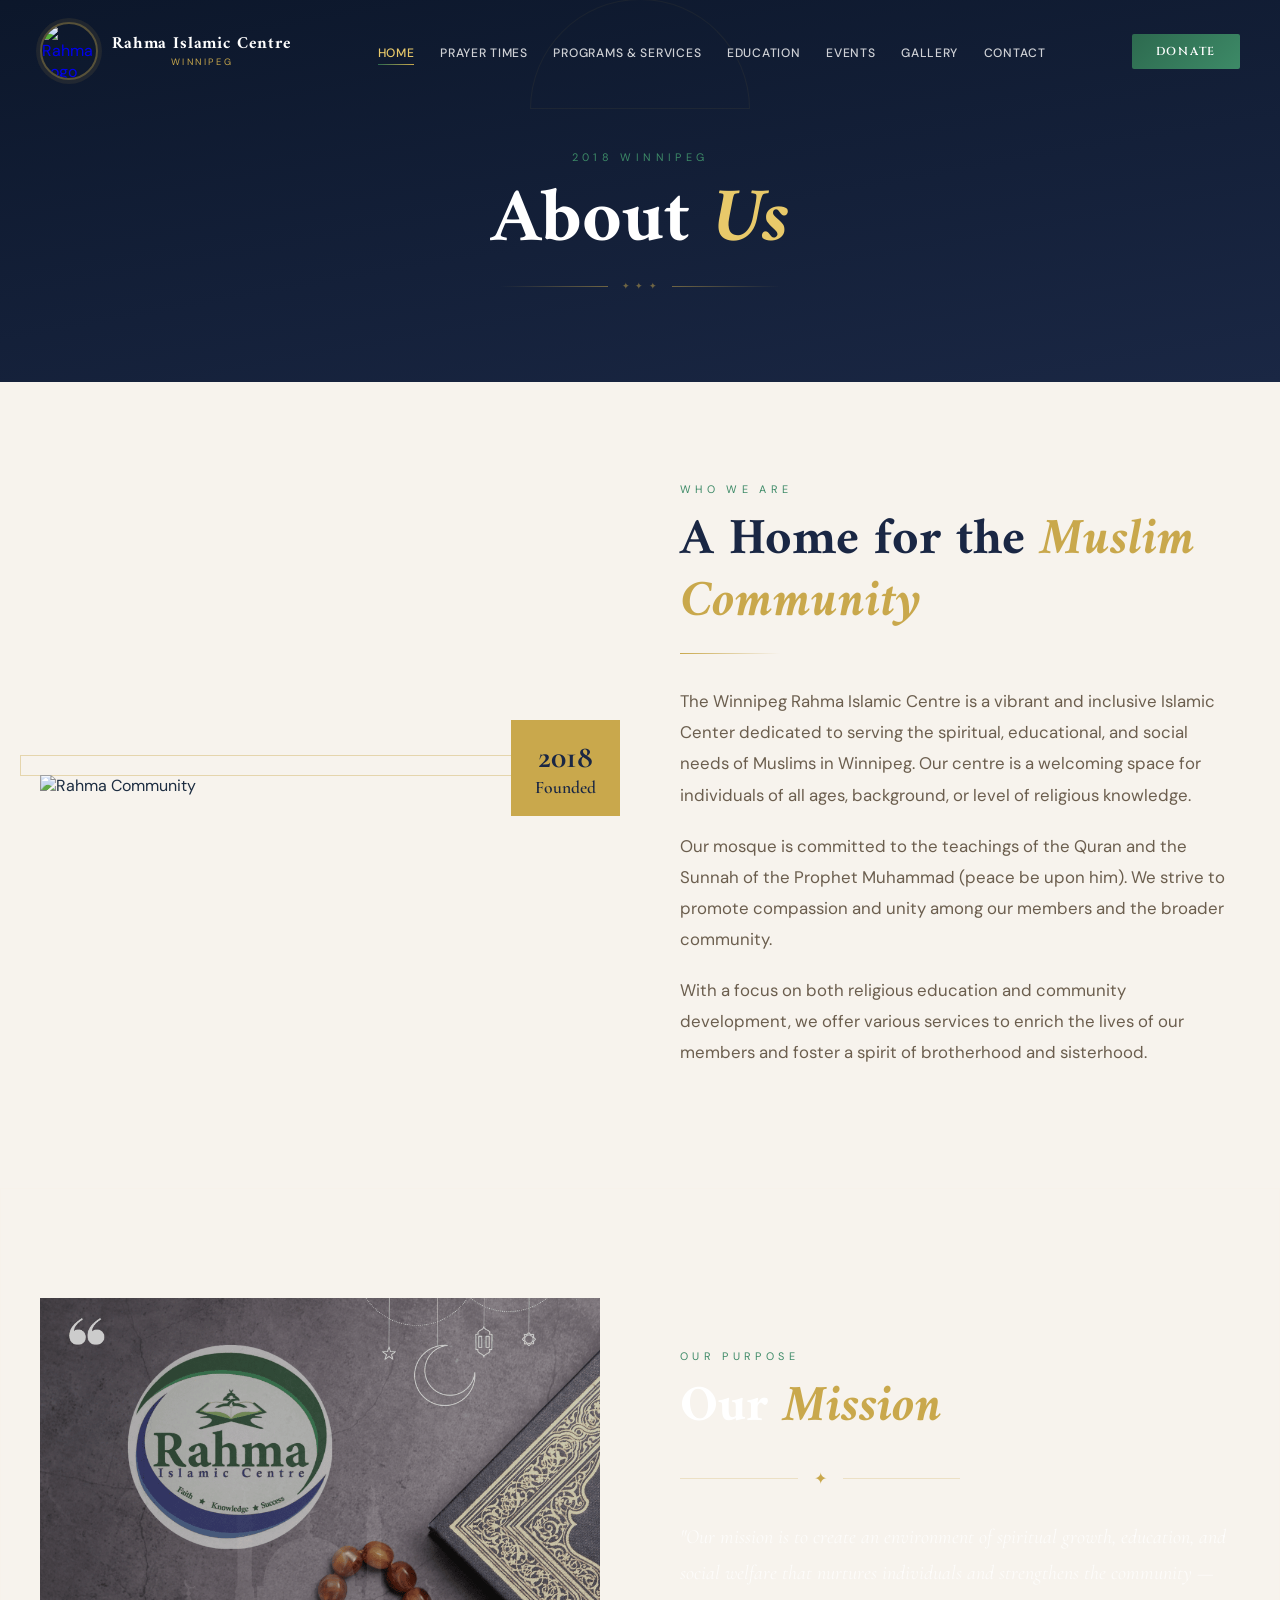
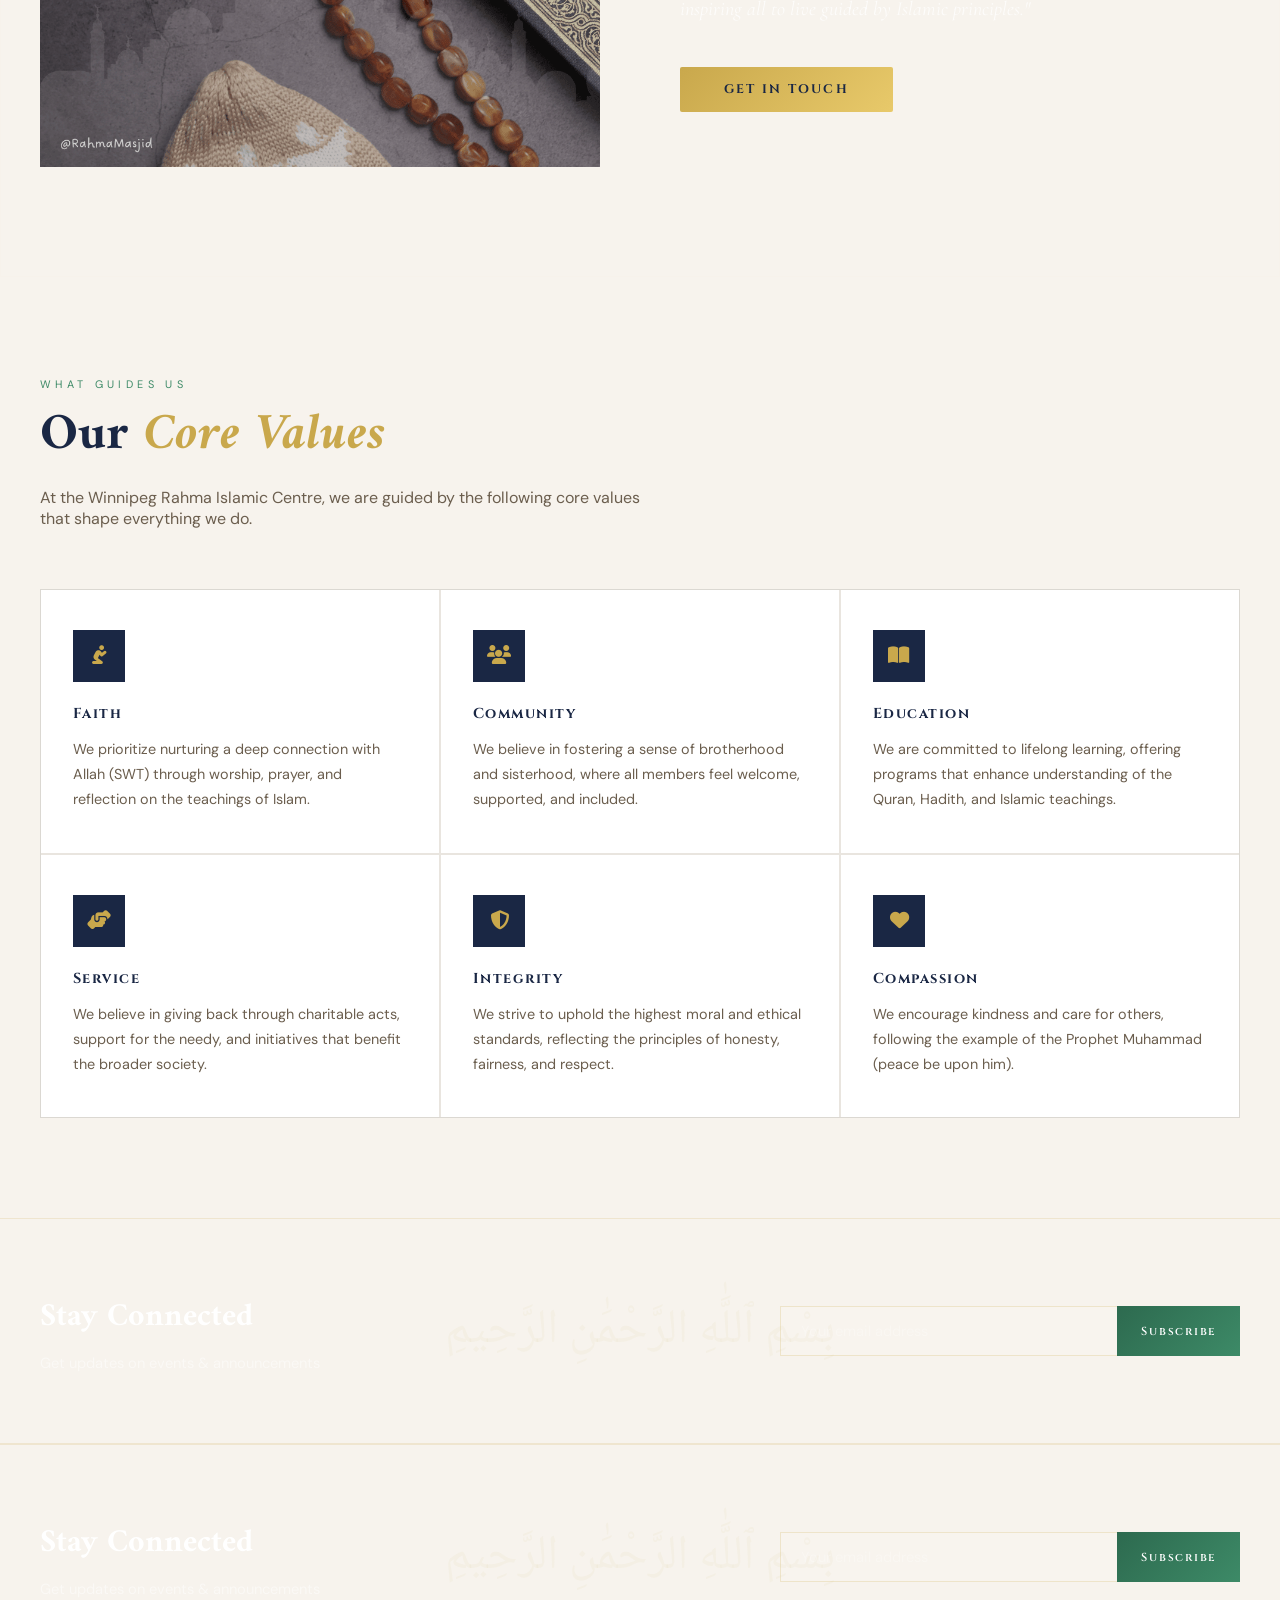
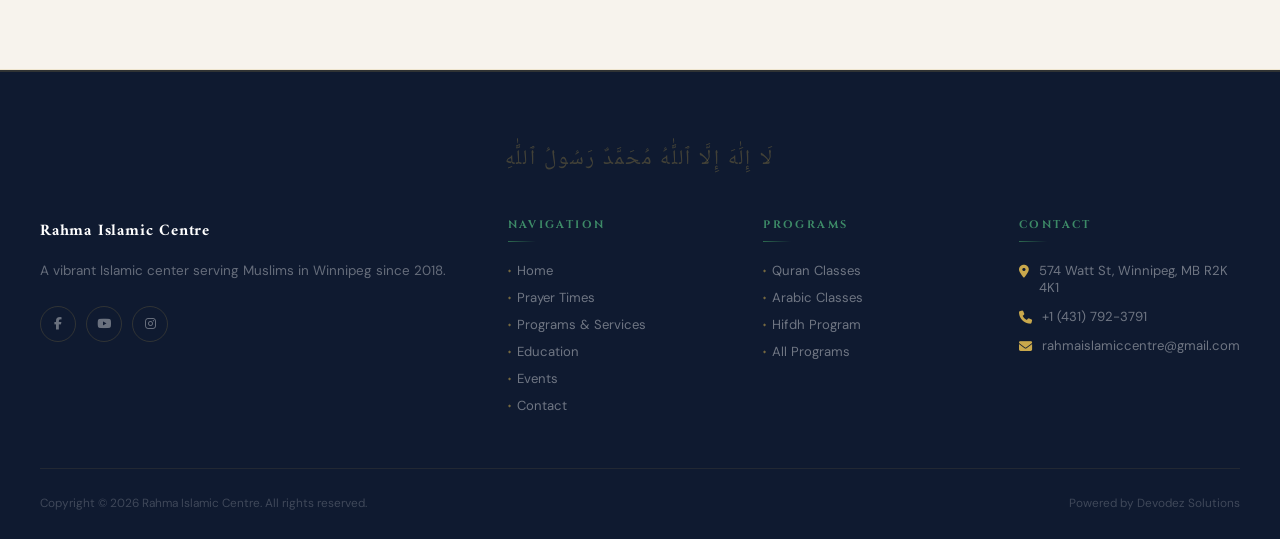
==== commit 070e7576: "V5" ====
--- a/about.html
+++ b/about.html
@@ -140,7 +140,7 @@
     <div id="loader">
   <div class="loader-star"></div>
   <div class="loader-text">RAHMA</div>
-  <div class="loader-arabic">بِسْمِ ٱللَّٰهِ</div>
+  <div class="loader-arabic"><img src="bismillah.svg" alt="Bismillah" class="bismillah-svg-loader"></div>
   <div class="loader-bar"><div class="loader-fill"></div></div>
 </div>
         <div class="mobile-menu" id="mobileMenu">
@@ -231,6 +231,10 @@
         <div class="newsletter-text"><h3>Stay Connected</h3><p>Get updates on events &amp; announcements</p></div>
         <form class="newsletter-form" onsubmit="subscribeNewsletter(event)"><input type="email" class="newsletter-input" placeholder="Your email address" required><button type="submit" class="newsletter-btn">Subscribe</button></form>
     </div></div></section>
+    <section class="newsletter-section"><div class="container"><div class="newsletter-inner">
+        <div class="newsletter-text"><h3>Stay Connected</h3><p>Get updates on events &amp; announcements</p></div>
+        <form class="newsletter-form" onsubmit="subscribeNewsletter(event)"><input type="email" class="newsletter-input" placeholder="Your email address" required><button type="submit" class="newsletter-btn">Subscribe</button></form>
+    </div></div></section>
     <footer class="footer"><div class="container">
         <div class="footer-shahada">لَا إِلَٰهَ إِلَّا ٱللَّٰهُ مُحَمَّدٌ رَسُولُ ٱللَّٰهِ</div>
         <div class="footer-grid">
@@ -238,7 +242,7 @@
             <div class="footer-col"><h4>Navigation</h4><ul>
                 <li><a href="index.html">Home</a></li><li><a href="prayer-times.html">Prayer Times</a></li>
                 <li><a href="programs.html">Programs &amp; Services</a></li><li><a href="education.html">Education</a></li>
-                <li><a href="events.html">Events</a></li><li><a href="index.html#about">About</a></li><li><a href="contact.html">Contact</a></li>
+                <li><a href="events.html">Events</a></li><li><a href="contact.html">Contact</a></li>
             </ul></div>
             <div class="footer-col"><h4>Programs</h4><ul>
                 <li><a href="education.html">Quran Classes</a></li><li><a href="education.html">Arabic Classes</a></li>
@@ -247,7 +251,14 @@
             <div class="footer-col"><h4>Contact</h4>
                 <div class="contact-li"><i class="fas fa-map-marker-alt"></i><span>574 Watt St, Winnipeg, MB R2K 4K1</span></div>
                 <div class="contact-li"><i class="fas fa-phone"></i><span>+1 (431) 792-3791</span></div>
-                <div class="contact-li"><i class="fas fa-envelope"></i><span><a href="/cdn-cgi/l/email-protection#eb998a83868a8298878a868288888e859f998eab8c868a8287c5888486"><span class="__cf_email__" data-cfemail="83f1e2ebeee2eaf0efe2eeeae0e0e6edf7f1e6c3e4eee2eaefade0ecee">[email&#160;protected]</span></a></span></div>
-            </div>
-        </div>
-                               +                <div class="contact-li"><i class="fas fa-envelope"></i><span><a href="mailto:rahmaislamiccentre@gmail.com">rahmaislamiccentre@gmail.com</a></span></div>
+            </div>
+        </div>
+        <div class="footer-bottom">
+            <span>Copyright &copy; 2026 Rahma Islamic Centre. All rights reserved.</span>
+            <span>Powered by Devodez Solutions</span>
+        </div>
+    </div></footer>
+    <script src="shared.js"></script>
+</body>
+</html>
